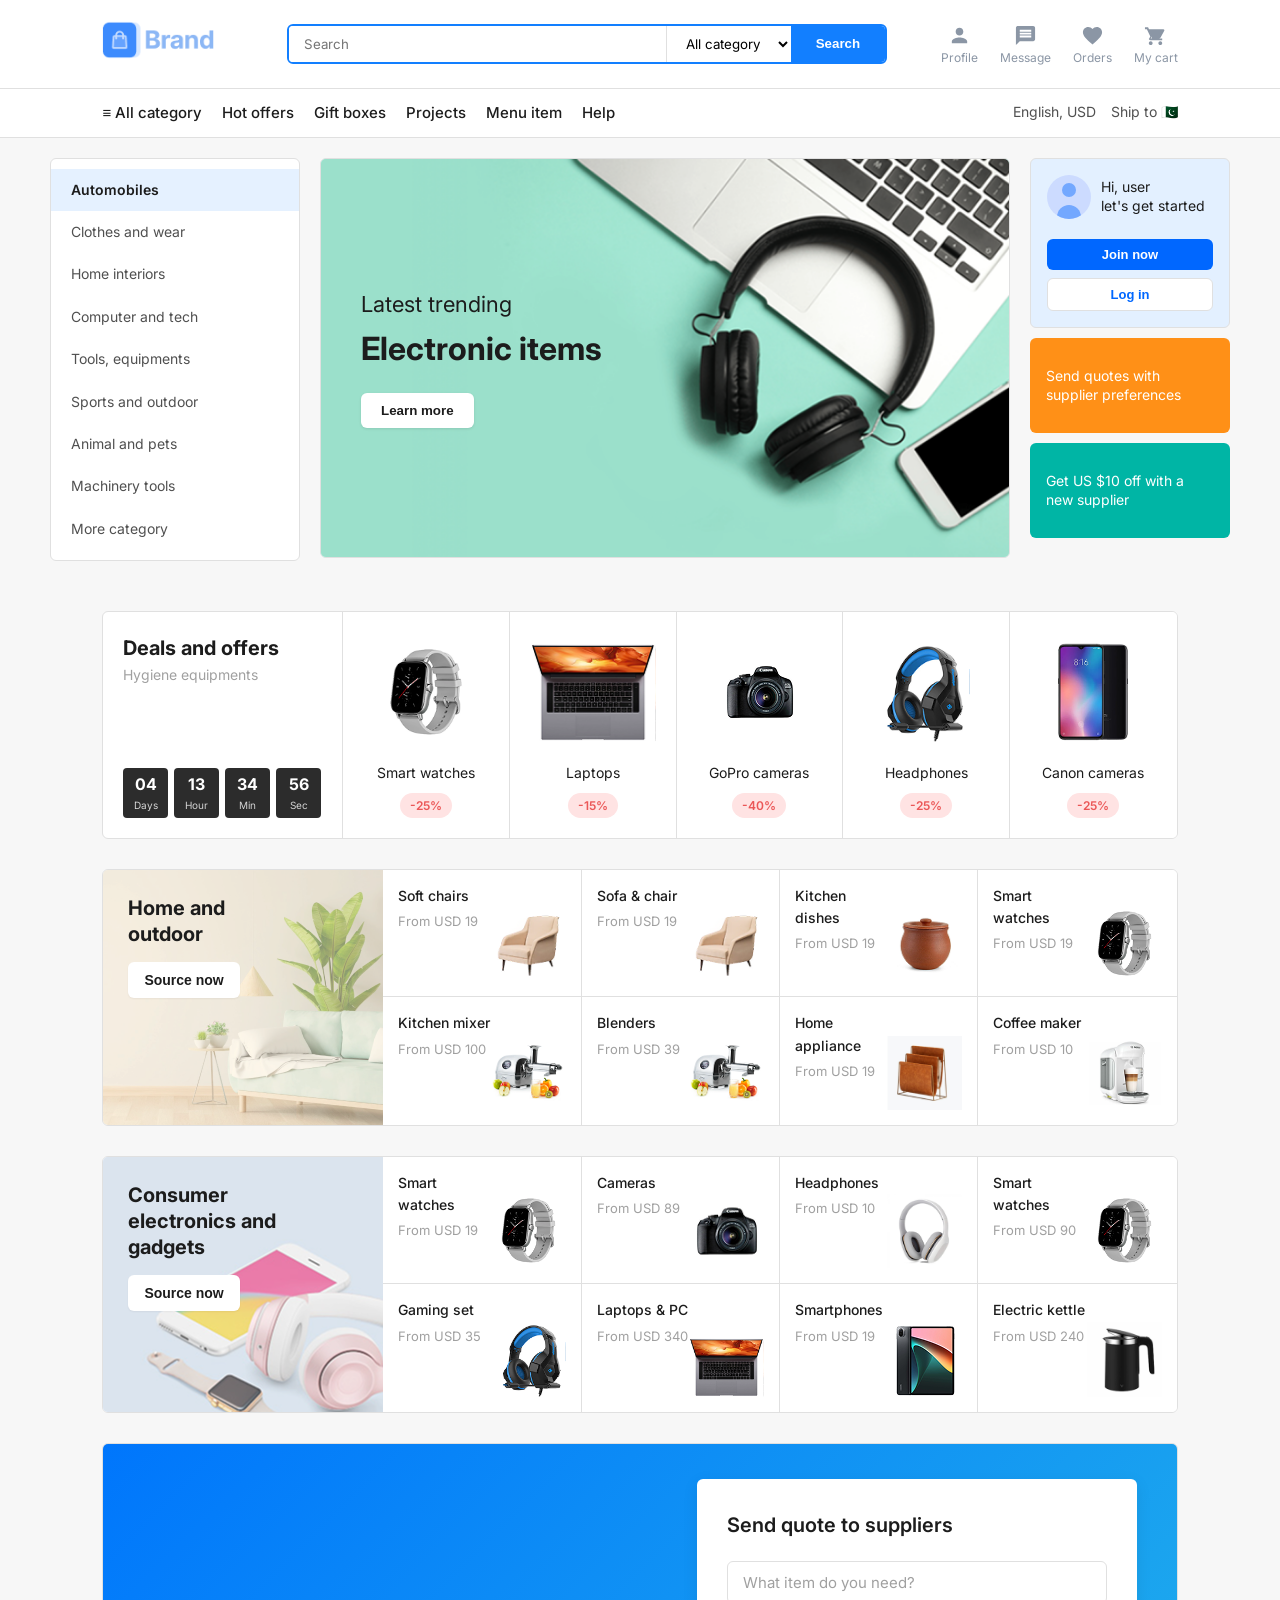
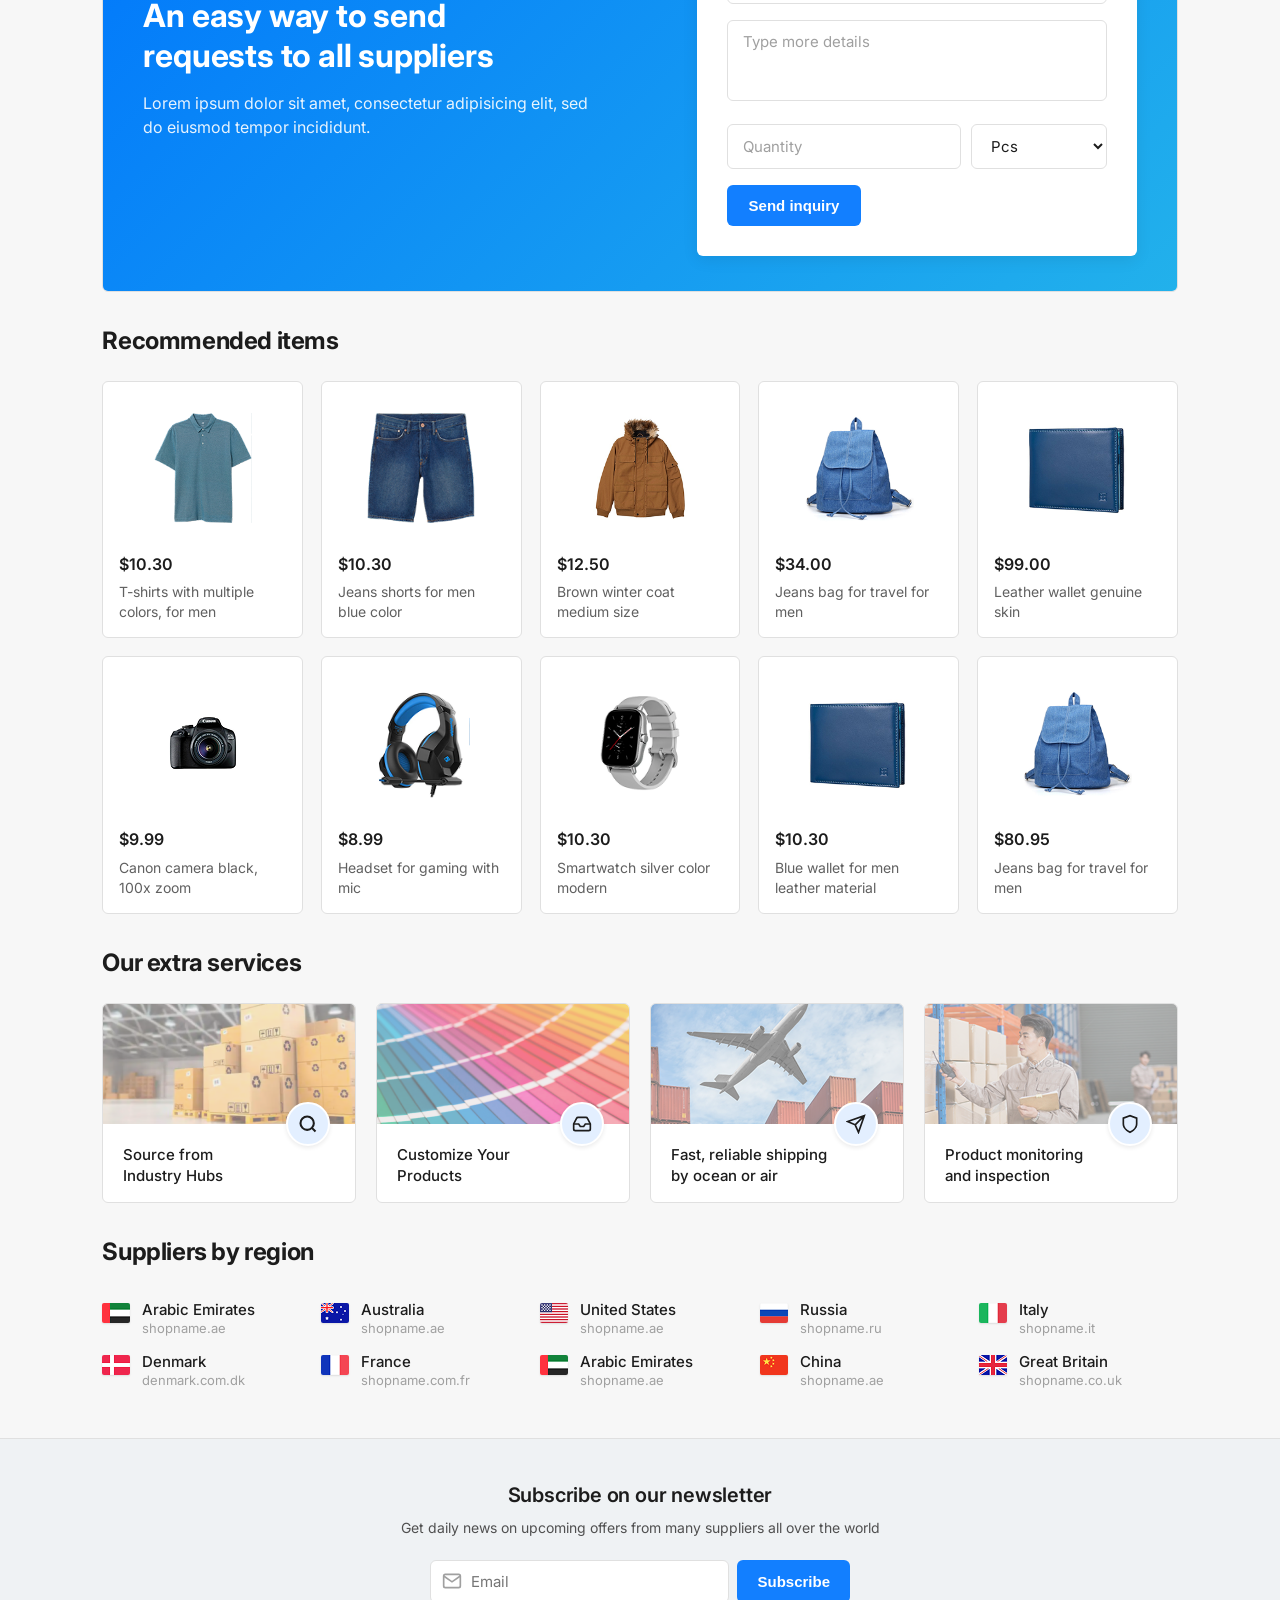
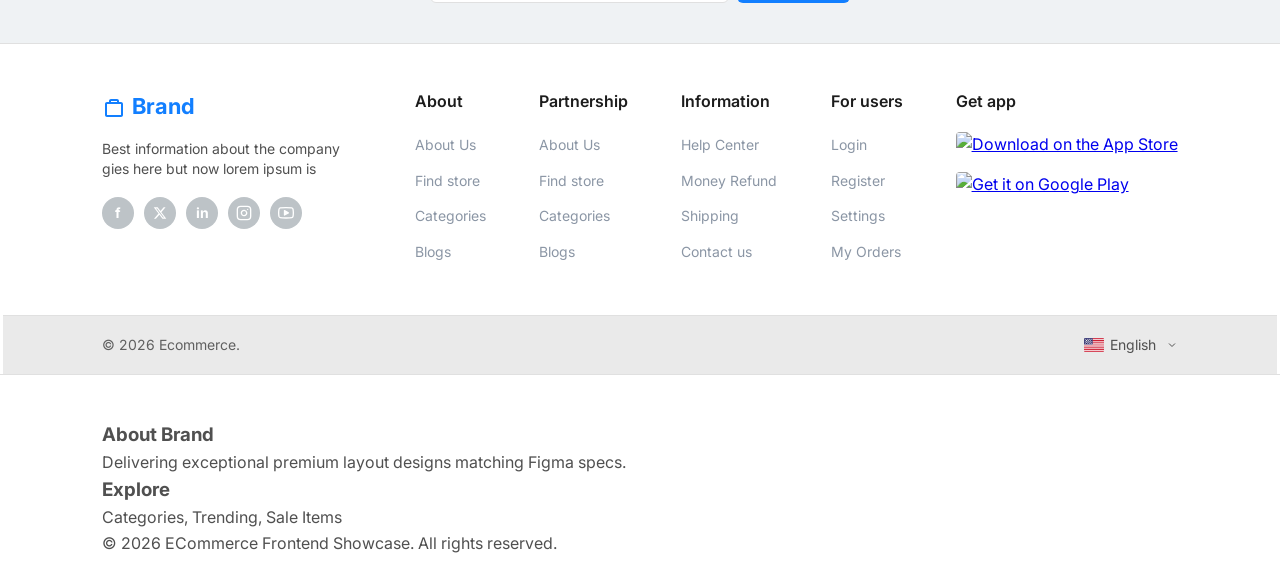
==== index.html @ a190d511 "Initial commit: Completed homepage layout and design" ====
<!DOCTYPE html>
<html lang="en">
<head>
    <meta charset="UTF-8">
    <meta name="viewport" content="width=device-width, initial-scale=1.0">
    <title>Home - ECommerce Store</title>
    <link rel="stylesheet" href="css/style.css">
</head>
<body>

    <header class="main-header">
        <div class="header-top">
            <div class="logo">
                <img src="assets/images/logo-colored.png" alt="Company Brand Logo">
            </div>
            <div class="search-wrapper">
                <input type="text" class="search-input" placeholder="Search">
                <select class="category-dropdown">
                    <option>All category</option>
                </select>
                <button class="search-btn">Search</button>
            </div>
            <nav class="nav-icons">
    <a href="#" class="icon-link">
        <svg width="20" height="20" viewBox="0 0 24 24" fill="currentColor" class="nav-svg-icon">
            <path d="M12 12c2.21 0 4-1.79 4-4s-1.79-4-4-4-4 1.79-4 4 1.79 4 4 4zm0 2c-2.67 0-8 1.34-8 4v2h16v-2c0-2.66-5.33-4-8-4z"/>
        </svg>
        <span>Profile</span>
    </a>
    <a href="#" class="icon-link">
        <svg width="20" height="20" viewBox="0 0 24 24" fill="currentColor" class="nav-svg-icon">
            <path d="M20 2H4c-1.1 0-1.99.9-1.99 2L2 22l4-4h14c1.1 0 2-.9 2-2V4c0-1.1-.9-2-2-2zm-2 12H6v-2h12v2zm0-3H6V9h12v2zm0-3H6V6h12v2z"/>
        </svg>
        <span>Message</span>
    </a>
    <a href="#" class="icon-link">
        <svg width="20" height="20" viewBox="0 0 24 24" fill="currentColor" class="nav-svg-icon">
            <path d="M12 21.35l-1.45-1.32C5.4 15.36 2 12.28 2 8.5 2 5.42 4.42 3 7.5 3c1.74 0 3.41.81 4.5 2.09C13.09 3.81 14.76 3 16.5 3 19.58 3 22 5.42 22 8.5c0 3.78-3.4 6.86-8.55 11.54L12 21.35z"/>
        </svg>
        <span>Orders</span>
    </a>
    <a href="#" class="icon-link">
        <svg width="20" height="20" viewBox="0 0 24 24" fill="currentColor" class="nav-svg-icon">
            <path d="M7 18c-1.1 0-1.99.9-1.99 2S5.9 22 7 22s2-.9 2-2-.9-2-2-2zm10 0c-1.1 0-1.99.9-1.99 2s.89 2 1.99 2 2-.9 2-2-.9-2-2-2zm-8.9-3h7.45c.75 0 1.41-.41 1.75-1.03l3.86-7.01c.39-.71-.12-1.56-.93-1.56H5.21l-.94-2H1v2h2l3.6 7.59-1.35 2.44C4.52 15.37 5.48 17 7 17h12v-2H7l1.1-2z"/>
        </svg>
        <span>My cart</span>
    </a>
</nav>
        </div>

        <div class="header-nav-bar">
            <div class="nav-left-links">
                <a href="#" class="nav-menu-link active-nav"><span class="menu-icon">≡</span> All category</a>
                <a href="#" class="nav-menu-link">Hot offers</a>
                <a href="#" class="nav-menu-link">Gift boxes</a>
                <a href="#" class="nav-menu-link">Projects</a>
                <a href="#" class="nav-menu-link">Menu item</a>
                <a href="#" class="nav-menu-link">Help</a>
            </div>
            <div class="nav-right-settings">
                <span class="setting-item">English, USD</span>
                <span class="setting-item">Ship to 🇵🇰</span>
            </div>
        </div>
    </header>

    <section class="section-main">
    <div class="container main-layout-grid">
        
        <aside class="sidebar-categories">
            <ul>
                <li class="active"><a href="#">Automobiles</a></li>
                <li><a href="#">Clothes and wear</a></li>
                <li><a href="#">Home interiors</a></li>
                <li><a href="#">Computer and tech</a></li>
                <li><a href="#">Tools, equipments</a></li>
                <li><a href="#">Sports and outdoor</a></li>
                <li><a href="#">Animal and pets</a></li>
                <li><a href="#">Machinery tools</a></li>
                <li><a href="#">More category</a></li>
            </ul>
        </aside>

        <div class="hero-main-banner">
            <div class="banner-text">
                <h3>Latest trending</h3>
                <h1>Electronic items</h1>
                <button class="banner-btn">Learn more</button>
            </div>
            <div class="banner-image-container">
                <img src="assets/images/Banner-board-800x420 2.png" alt="Featured Electronic Items">
            </div>
        </div>

        <aside class="hero-right-panel">
            <div class="user-card welcome-card">
                <div class="user-info">
                    <div class="avatar-placeholder"></div>
                    <p>Hi, user<br>let's get started</p>
                </div>
                <button class="btn-join">Join now</button>
                <button class="btn-login">Log in</button>
            </div>
            
            <div class="user-card promo-orange">
                <p>Send quotes with supplier preferences</p>
            </div>
            
            <div class="user-card promo-teal">
                <p>Get US $10 off with a new supplier</p>
            </div>
        </aside>

    </div>
</section>

        <section class="deals-section">
            <div class="deals-countdown-box">
                <div class="countdown-info">
                    <h2>Deals and offers</h2>
                    <p>Hygiene equipments</p>
                </div>
                <div class="timer-container">
                    <div class="timer-block"><span class="time-num">04</span><span class="time-label">Days</span></div>
                    <div class="timer-block"><span class="time-num">13</span><span class="time-label">Hour</span></div>
                    <div class="timer-block"><span class="time-num">34</span><span class="time-label">Min</span></div>
                    <div class="timer-block"><span class="time-num">56</span><span class="time-label">Sec</span></div>
                </div>
            </div>

            <div class="deals-products-grid">
                <div class="deal-card">
                    <div class="deal-img-wrapper">
                        <img src="assets/images/8.png" alt="Smart watches">
                    </div>
                    <h4>Smart watches</h4>
                    <span class="discount-badge">-25%</span>
                </div>
                <div class="deal-card">
                    <div class="deal-img-wrapper">
                        <img src="assets/images/image 34.png" alt="Laptops">
                    </div>
                    <h4>Laptops</h4>
                    <span class="discount-badge">-15%</span>
                </div>
                <div class="deal-card">
                    <div class="deal-img-wrapper">
                        <img src="assets/images/6.png" alt="GoPro camera">
                    </div>
                    <h4>GoPro cameras</h4>
                    <span class="discount-badge">-40%</span>
                </div>
                <div class="deal-card">
                    <div class="deal-img-wrapper">
                        <img src="assets/images/image 29.png" alt="Headphones">
                    </div>
                    <h4>Headphones</h4>
                    <span class="discount-badge">-25%</span>
                </div>
                <div class="deal-card">
                    <div class="deal-img-wrapper">
                        <img src="assets/images/image 23.png" alt="Canon cameras">
                    </div>
                    <h4>Canon cameras</h4>
                    <span class="discount-badge">-25%</span>
                </div>
            </div>
        </section>
<section class="category-group-block">
            <div class="group-banner-cover" style="background-image: url('assets/images/Group\ 969.png ');">
                <div class="cover-content">
                    <h2>Home and<br>outdoor</h2>
                    <button class="source-now-btn">Source now</button>
                </div>
            </div>

            <div class="group-items-grid">
                <div class="grid-product-card">
                    <div class="card-info">
                        <h4>Soft chairs</h4>
                        <span class="price-hint">From USD 19</span>
                    </div>
                    <img src="assets/images/1.png" alt="Soft chairs">
                </div>
                <div class="grid-product-card">
                    <div class="card-info">
                        <h4>Sofa & chair</h4>
                        <span class="price-hint">From USD 19</span>
                    </div>
                    <img src="assets/images/1.png" alt="Sofa & chair">
                </div>
                <div class="grid-product-card">
                    <div class="card-info">
                        <h4>Kitchen dishes</h4>
                        <span class="price-hint">From USD 19</span>
                    </div>
                    <img src="assets/images/3.png" alt="Kitchen dishes">
                </div>
                <div class="grid-product-card">
                    <div class="card-info">
                        <h4>Smart watches</h4>
                        <span class="price-hint">From USD 19</span>
                    </div>
                    <img src="assets/images/8.png" alt="Smart watches">
                </div>
                <div class="grid-product-card">
                    <div class="card-info">
                        <h4>Kitchen mixer</h4>
                        <span class="price-hint">From USD 100</span>
                    </div>
                    <img src="assets/images/9.png" alt="Kitchen mixer">
                </div>
                <div class="grid-product-card">
                    <div class="card-info">
                        <h4>Blenders</h4>
                        <span class="price-hint">From USD 39</span>
                    </div>
                    <img src="assets/images/9.png" alt="Blenders">
                </div>
                <div class="grid-product-card">
                    <div class="card-info">
                        <h4>Home appliance</h4>
                        <span class="price-hint">From USD 19</span>
                    </div>
                    <img src="assets/images/7.png" alt="Home appliance">
                </div>
                <div class="grid-product-card">
                    <div class="card-info">
                        <h4>Coffee maker</h4>
                        <span class="price-hint">From USD 10</span>
                    </div>
                    <img src="assets/images/8.1.png" alt="Coffee maker">
                </div>
            </div>
        </section>
        <section class="category-group-block">
            <div class="group-banner-cover electronics-banner"style="background-image: url('assets/images/image\ 98.png ');">
                <div class="cover-content">
                    <h2>Consumer<br>electronics and<br>gadgets</h2>
                    <button class="source-now-btn">Source now</button>
                </div>
            </div>

            <div class="group-items-grid">
                <div class="grid-product-card">
                    <div class="card-info">
                        <h4>Smart watches</h4>
                        <span class="price-hint">From USD 19</span>
                    </div>
                    <img src="assets/images/8.png" alt="Smart watches">
                </div>
                <div class="grid-product-card">
                    <div class="card-info">
                        <h4>Cameras</h4>
                        <span class="price-hint">From USD 89</span>
                    </div>
                    <img src="assets/images/6.png" alt="Cameras">
                </div>
                <div class="grid-product-card">
                    <div class="card-info">
                        <h4>Headphones</h4>
                        <span class="price-hint">From USD 10</span>
                    </div>
                    <img src="assets/images/image 86.png" alt="Headphones">
                </div>
                <div class="grid-product-card">
                    <div class="card-info">
                        <h4>Smart watches</h4>
                        <span class="price-hint">From USD 90</span>
                    </div>
                    <img src="assets/images/8.png" alt="Smart watches">
                </div>
                <div class="grid-product-card">
                    <div class="card-info">
                        <h4>Gaming set</h4>
                        <span class="price-hint">From USD 35</span>
                    </div>
                    <img src="assets/images/image 29.png" alt="Gaming set">
                </div>
                <div class="grid-product-card">
                    <div class="card-info">
                        <h4>Laptops & PC</h4>
                        <span class="price-hint">From USD 340</span>
                    </div>
                    <img src="assets/images/image 34.png" alt="Laptops & PC">
                </div>
                <div class="grid-product-card">
                    <div class="card-info">
                        <h4>Smartphones</h4>
                        <span class="price-hint">From USD 19</span>
                    </div>
                    <img src="assets/images/image 32.png" alt="Smartphones">
                </div>
                <div class="grid-product-card">
                    <div class="card-info">
                        <h4>Electric kettle</h4>
                        <span class="price-hint">From USD 240</span>
                    </div>
                    <img src="assets/images/image 85.png" alt="Electric kettle">
                </div>
            </div>
        </section>
        <section class="supplier-inquiry-section">
            <div class="inquiry-overlay-gradient">
                
                <div class="inquiry-text-pane">
                    <h2>An easy way to send<br>requests to all suppliers</h2>
                    <p>Lorem ipsum dolor sit amet, consectetur adipisicing elit, sed do eiusmod tempor incididunt.</p>
                </div>

                <div class="inquiry-form-card">
                    <h3>Send quote to suppliers</h3>
                    <form action="#" method="POST" class="inquiry-form-element">
                        
                        <div class="form-group-row">
                            <input type="text" class="form-text-input" placeholder="What item do you need?" required>
                        </div>

                        <div class="form-group-row">
                            <textarea class="form-textarea-input" placeholder="Type more details" rows="3"></textarea>
                        </div>

                        <div class="form-inline-fields">
                            <input type="number" class="form-text-input metric-qty" placeholder="Quantity" min="1">
                            <div class="select-dropdown-wrapper">
                                <select class="form-select-dropdown">
                                    <option value="pcs">Pcs</option>
                                    <option value="liters">Liters</option>
                                    <option value="kg">Kg</option>
                                </select>
                            </div>
                        </div>

                        <button type="submit" class="send-inquiry-btn">Send inquiry</button>
                    </form>
                </div>

            </div>
        </section>
        <section class="recommended-items-section">
            <h3 class="section-main-title">Recommended items</h3>
            
            <div class="recommend-products-container">
                <div class="recommend-item-card">
                    <div class="recommend-img-box">
                        <img src="assets/images/Bitmap.png" alt="T-shirts">
                    </div>
                    <span class="recommend-price">$10.30</span>
                    <p class="recommend-desc">T-shirts with multiple colors, for men</p>
                </div>

                <div class="recommend-item-card">
                    <div class="recommend-img-box">
                        <img src="assets/images/Bitmap (2).png" alt="Jeans shorts">
                    </div>
                    <span class="recommend-price">$10.30</span>
                    <p class="recommend-desc">Jeans shorts for men blue color</p>
                </div>

                <div class="recommend-item-card">
                    <div class="recommend-img-box">
                        <img src="assets/images/2 1.png" alt="Winter coat">
                    </div>
                    <span class="recommend-price">$12.50</span>
                    <p class="recommend-desc">Brown winter coat medium size</p>
                </div>

                <div class="recommend-item-card">
                    <div class="recommend-img-box">
                        <img src="assets/images/image 26.png" alt="Jeans bag">
                    </div>
                    <span class="recommend-price">$34.00</span>
                    <p class="recommend-desc">Jeans bag for travel for men</p>
                </div>

                <div class="recommend-item-card">
                    <div class="recommend-img-box">
                        <img src="assets/images/image 24.png" alt="Leather wallet">
                    </div>
                    <span class="recommend-price">$99.00</span>
                    <p class="recommend-desc">Leather wallet genuine skin</p>
                </div>

                <div class="recommend-item-card">
                    <div class="recommend-img-box">
                        <img src="assets/images/6.png" alt="Canon camera">
                    </div>
                    <span class="recommend-price">$9.99</span>
                    <p class="recommend-desc">Canon camera black, 100x zoom</p>
                </div>

                <div class="recommend-item-card">
                    <div class="recommend-img-box">
                        <img src="assets/images/image 29.png" alt="Headset">
                    </div>
                    <span class="recommend-price">$8.99</span>
                    <p class="recommend-desc">Headset for gaming with mic</p>
                </div>

                <div class="recommend-item-card">
                    <div class="recommend-img-box">
                        <img src="assets/images/8.png" alt="Smartwatch">
                    </div>
                    <span class="recommend-price">$10.30</span>
                    <p class="recommend-desc">Smartwatch silver color modern</p>
                </div>

                <div class="recommend-item-card">
                    <div class="recommend-img-box">
                        <img src="assets/images/image 24.png" alt="Blue wallet">
                    </div>
                    <span class="recommend-price">$10.30</span>
                    <p class="recommend-desc">Blue wallet for men leather material</p>
                </div>

                <div class="recommend-item-card">
                    <div class="recommend-img-box">
                        <img src="assets/images/image 26.png" alt="Jeans bag">
                    </div>
                    <span class="recommend-price">$80.95</span>
                    <p class="recommend-desc">Jeans bag for travel for men</p>
                </div>
            </div>
        </section>
        <section class="extra-services-section">
            <h3 class="section-main-title">Our extra services</h3>
            
            <div class="services-grid-container">
                <div class="service-item-card">
                    <div class="service-image-cover" style="background-image: url('assets/images/Mask\ group.png');">
                        <div class="service-icon-badge">
                            <svg width="20" height="20" viewBox="0 0 24 24" fill="none" stroke="#1c1c1c" stroke-width="2.5"><circle cx="11" cy="11" r="8"></circle><line x1="21" y1="21" x2="16.65" y2="16.65"></line></svg>
                        </div>
                    </div>
                    <div class="service-body-text">
                        <p>Source from<br>Industry Hubs</p>
                    </div>
                </div>

                <div class="service-item-card">
                    <div class="service-image-cover" style="background-image: url('assets/images/Mask\ group\ \(1\).png');">
                        <div class="service-icon-badge">
                            <svg width="20" height="20" viewBox="0 0 24 24" fill="none" stroke="#1c1c1c" stroke-width="2"><polyline points="22 12 16 12 14 15 10 15 8 12 2 12"></polyline><path d="M5.45 5.11L2 12v6a2 2 0 0 0 2 2h16a2 2 0 0 0 2-2v-6l-3.45-6.89A2 2 0 0 0 16.76 4H7.24a2 2 0 0 0-1.79 1.11z"></path></svg>
                        </div>
                    </div>
                    <div class="service-body-text">
                        <p>Customize Your<br>Products</p>
                    </div>
                </div>

                <div class="service-item-card">
                    <div class="service-image-cover" style="background-image: url('assets/images/image\ 106.png');">
                        <div class="service-icon-badge">
                            <svg width="20" height="20" viewBox="0 0 24 24" fill="none" stroke="#1c1c1c" stroke-width="2"><path d="M22 2L11 13M22 2l-7 20-4-9-9-4 20-7z"></path></svg>
                        </div>
                    </div>
                    <div class="service-body-text">
                        <p>Fast, reliable shipping<br>by ocean or air</p>
                    </div>
                </div>

                <div class="service-item-card">
                    <div class="service-image-cover" style="background-image: url('assets/images/image\ 107.png');">
                        <div class="service-icon-badge">
                            <svg width="20" height="20" viewBox="0 0 24 24" fill="none" stroke="#1c1c1c" stroke-width="2"><path d="M12 22s8-4 8-10V5l-8-3-8 3v7c0 6 8 10 8 10z"></path></svg>
                        </div>
                    </div>
                    <div class="service-body-text">
                        <p>Product monitoring<br>and inspection</p>
                    </div>
                </div>
            </div>
        </section>
        <section class="suppliers-region-section">
            <h3 class="section-main-title">Suppliers by region</h3>
            
            <div class="region-grid-container">
                <div class="region-item">
                    <img src="assets/images/AE@2x.png" alt="Arabic Emirates" class="flag-icon">
                    <div class="region-info">
                        <span class="country-name">Arabic Emirates</span>
                        <span class="domain-name">shopname.ae</span>
                    </div>
                </div>

                <div class="region-item">
                    <img src="assets/images/icon.png" alt="Australia" class="flag-icon">
                    <div class="region-info">
                        <span class="country-name">Australia</span>
                        <span class="domain-name">shopname.ae</span>
                    </div>
                </div>

                <div class="region-item">
                    <img src="assets/images/US@2x.png" alt="United States" class="flag-icon">
                    <div class="region-info">
                        <span class="country-name">United States</span>
                        <span class="domain-name">shopname.ae</span>
                    </div>
                </div>

                <div class="region-item">
                    <img src="assets/images/RU@2x.png" alt="Russia" class="flag-icon">
                    <div class="region-info">
                        <span class="country-name">Russia</span>
                        <span class="domain-name">shopname.ru</span>
                    </div>
                </div>

                <div class="region-item">
                    <img src="assets/images/IT@2x.png" alt="Italy" class="flag-icon">
                    <div class="region-info">
                        <span class="country-name">Italy</span>
                        <span class="domain-name">shopname.it</span>
                    </div>
                </div>

                <div class="region-item">
                    <img src="assets/images/DK@2x.png" alt="Denmark" class="flag-icon">
                    <div class="region-info">
                        <span class="country-name">Denmark</span>
                        <span class="domain-name">denmark.com.dk</span>
                    </div>
                </div>

                <div class="region-item">
                    <img src="assets/images/FR@2x.png" alt="France" class="flag-icon">
                    <div class="region-info">
                        <span class="country-name">France</span>
                        <span class="domain-name">shopname.com.fr</span>
                    </div>
                </div>

                <div class="region-item">
                    <img src="assets/images/AE@2x.png" alt="Arabic Emirates" class="flag-icon">
                    <div class="region-info">
                        <span class="country-name">Arabic Emirates</span>
                        <span class="domain-name">shopname.ae</span>
                    </div>
                </div>

                <div class="region-item">
                    <img src="assets/images/CN@2x.png" alt="China" class="flag-icon">
                    <div class="region-info">
                        <span class="country-name">China</span>
                        <span class="domain-name">shopname.ae</span>
                    </div>
                </div>

                <div class="region-item">
                    <img src="assets/images/GB@2x.png" alt="Great Britain" class="flag-icon">
                    <div class="region-info">
                        <span class="country-name">Great Britain</span>
                        <span class="domain-name">shopname.co.uk</span>
                    </div>
                </div>
            </div>
        </section>
        <section class="newsletter-subscribe-bar">
            <div class="newsletter-content">
                <h3>Subscribe on our newsletter</h3>
                <p>Get daily news on upcoming offers from many suppliers all over the world</p>
                
                <form action="#" method="POST" class="subscribe-form-box">
                    <div class="input-icon-wrapper">
                        <svg width="20" height="20" viewBox="0 0 24 24" fill="none" stroke="#a0a0a0" stroke-width="2"><path d="M4 4h16c1.1 0 2 .9 2 2v12c0 1.1-.9 2-2 2H4c-1.1 0-2-.9-2-2V6c0-1.1.9-2 2-2z"></path><polyline points="22,6 12,13 2,6"></polyline></svg>
                        <input type="email" class="subscribe-email-field" placeholder="Email" required>
                    </div>
                    <button type="submit" class="subscribe-action-btn">Subscribe</button>
                </form>
            </div>
        </section>

    </main>

    <footer class="main-footer">
        <div class="footer-top-container">
            
            <div class="footer-brand-col">
                <div class="footer-logo">
                    <img src="assets/images/logo-blue.png" alt="Brand Logo" onerror="this.style.display='none'">
                    <span class="logo-text-fallback"><svg width="24" height="24" viewBox="0 0 24 24" fill="#127fff" style="vertical-align:middle; margin-right:6px;"><path d="M19 6h-2V5c0-1.1-.9-2-2-2H9c-1.1 0-2 .9-2 2v1h-2c-1.1 0-2 .9-2 2v11c0 1.1.9 2 2 2h14c1.1 0 2-.9 2-2V8c0-1.1-.9-2-2-2zm-10-1h6v1H9V5zm10 14H5V8h14v11z"/></svg>Brand</span>
                </div>
                <p class="brand-info-summary">Best information about the company gies here but now lorem ipsum is</p>
                <div class="social-links-row">
    <a href="#" class="social-icon" aria-label="Facebook"><span>f</span></a>
    
    <a href="#" class="social-icon" aria-label="Twitter">
        <svg width="14" height="14" viewBox="0 0 24 24" fill="#ffffff">
            <path d="M18.244 2.25h3.308l-7.227 8.26 8.502 11.24H16.17l-5.214-6.817L4.99 21.75H1.68l7.73-8.835L1.254 2.25H8.08l4.713 6.231zm-1.161 17.52h1.833L7.084 4.126H5.117z"/>
        </svg>
    </a>
    
    <a href="#" class="social-icon" aria-label="LinkedIn"><span>in</span></a>
    
    <a href="#" class="social-icon" aria-label="Instagram">
        <svg width="16" height="16" viewBox="0 0 24 24" fill="none" stroke="#ffffff" stroke-width="2" stroke-linecap="round" stroke-linejoin="round">
            <rect x="2" y="2" width="20" height="20" rx="5" ry="5"></rect>
            <path d="M16 11.37A4 4 0 1 1 12.63 8 4 4 0 0 1 16 11.37z"></path>
            <line x1="17.5" y1="6.5" x2="17.51" y2="6.5"></line>
        </svg>
    </a>
    
    <a href="#" class="social-icon" aria-label="YouTube">
        <svg width="16" height="16" viewBox="0 0 24 24" fill="none" stroke="#ffffff" stroke-width="2" stroke-linecap="round" stroke-linejoin="round">
            <path d="M22.54 6.42a2.78 2.78 0 0 0-1.94-2C18.88 4 12 4 12 4s-6.88 0-8.6.46a2.78 2.78 0 0 0-1.94 2A29 29 0 0 0 1 11.75a29 29 0 0 0 .46 5.33A2.78 2.78 0 0 0 3.4 19c1.72.46 8.6.46 8.6.46s6.88 0 8.6-.46a2.78 2.78 0 0 0 1.94-2 29 29 0 0 0 .46-5.25 29 29 0 0 0-.46-5.33z"></path>
            <polygon points="9.75 15.02 15.5 11.75 9.75 8.48 9.75 15.02" fill="#ffffff"></polygon>
        </svg>
    </a>
</div>
            </div>

            <div class="footer-links-col">
                <h4>About</h4>
                <ul>
                    <li><a href="#">About Us</a></li>
                    <li><a href="#">Find store</a></li>
                    <li><a href="#">Categories</a></li>
                    <li><a href="#">Blogs</a></li>
                </ul>
            </div>

            <div class="footer-links-col">
                <h4>Partnership</h4>
                <ul>
                    <li><a href="#">About Us</a></li>
                    <li><a href="#">Find store</a></li>
                    <li><a href="#">Categories</a></li>
                    <li><a href="#">Blogs</a></li>
                </ul>
            </div>

            <div class="footer-links-col">
                <h4>Information</h4>
                <ul>
                    <li><a href="#">Help Center</a></li>
                    <li><a href="#">Money Refund</a></li>
                    <li><a href="#">Shipping</a></li>
                    <li><a href="#">Contact us</a></li>
                </ul>
            </div>

            <div class="footer-links-col">
                <h4>For users</h4>
                <ul>
                    <li><a href="#">Login</a></li>
                    <li><a href="#">Register</a></li>
                    <li><a href="#">Settings</a></li>
                    <li><a href="#">My Orders</a></li>
                </ul>
            </div>

            <div class="footer-apps-col">
                <h4>Get app</h4>
                <div class="app-buttons-stack">
                    <a href="#" class="store-badge-link">
                        <img src="https://upload.wikimedia.org/wikipedia/commons/3/3c/Download_on_the_App_Store_Badge.svg" alt="Download on the App Store" class="store-svg-img">
                    </a>
                    <a href="#" class="store-badge-link">
                        <img src="https://upload.wikimedia.org/wikipedia/commons/7/78/Google_Play_Store_badge_EN.svg" alt="Get it on Google Play" class="store-svg-img">
                    </a>
                
                </div>
            </div>

        </div>

        <div class="footer-bottom-bar">
            <p class="copyright-text">© 2026 Ecommerce.</p>
            <div class="footer-language-selector">
                <img src="assets/images/US@2x.png" alt="US Flag" class="mini-lang-flag">
                <span>English</span>
                <svg width="12" height="12" viewBox="0 0 24 24" fill="none" stroke="#505050" stroke-width="2" style="margin-left:4px;"><polyline points="6 9 12 15 18 9"></polyline></svg>
            </div>
        </div>
    </footer>
    </main>

    <footer class="main-footer">
        <div class="footer-container">
            <div class="footer-col">
                <h3>About Brand</h3>
                <p>Delivering exceptional premium layout designs matching Figma specs.</p>
            </div>
            <div class="footer-col">
                <h3>Explore</h3>
                <p>Categories, Trending, Sale Items</p>
            </div>
        </div>
        <div class="footer-bottom">
            <p>&copy; 2026 ECommerce Frontend Showcase. All rights reserved.</p>
        </div>
    </footer>

</body>
</html>
---- css/style.css ----
/* ==========================================================================
   1. DESIGN SYSTEM VARIABLES & RESET
   ========================================================================== */
@import url('https://fonts.googleapis.com/css2?family=Inter:wght@400;500;600;700&display=swap');

:root {
    --primary-color: #1c1c1c;       
    --accent-color: #127fff;        
    --accent-light: #e3efff;       
    --background-color: #f7f7f7;    
    --border-color: #e0e0e0;        
    --text-color: #505050;          
    --font-main: 'Inter', sans-serif; 
}

* {
    margin: 0;
    padding: 0;
    box-shadow: none;
    box-sizing: border-box;
}

body {
    font-family: var(--font-main);
    color: var(--text-color);
    background-color: #f7f7f7;
    line-height: 1.6;
}

/* ==========================================================================
   2. MAIN HEADER & SUB-NAV STATE
   ========================================================================== */
.main-header {
    background-color: #ffffff;
    border-bottom: 1px solid var(--border-color);
    width: 100%;
}

.header-top {
    display: flex;
    justify-content: space-between;
    align-items: center;
    padding: 20px 8%;
}

.logo img {
    height: 40px; 
    object-fit: contain;
}

.search-wrapper {
    display: flex;
    width: 100%;
    max-width: 600px;
    border: 2px solid var(--accent-color);
    border-radius: 6px;
    overflow: hidden;
}

.search-input {
    flex: 1;
    padding: 10px 15px;
    border: none;
    outline: none;
    font-family: var(--font-main);
}

.category-dropdown {
    border: none;
    border-left: 1px solid var(--border-color);
    padding: 0 15px;
    outline: none;
    background: #fff;
    font-family: var(--font-main);
}

.search-btn {
    background-color: var(--accent-color);
    color: white;
    border: none;
    padding: 0 25px;
    font-weight: 600;
    cursor: pointer;
}


.nav-icons {
    display: flex;
    gap: 22px;
    align-items: center;
}

.nav-icons a {
    display: flex;
    flex-direction: column;
    align-items: center;
    text-decoration: none;
    gap: 3px;
    color: #8b96a5;
    text-align: center;
}

.nav-icons svg {
    width: 23px;
    height: 23px;
    color: #8b96a5;
    display: block;
}

.nav-icons span {
    font-size: 12px;
    font-weight: 400;
    line-height: 1;
    margin-top: 2px;
}

.nav-icons a:hover,
.nav-icons a:hover svg {
    color: var(--accent-color);
}

/* Secondary Sub-Navigation Sub-Bar Style */
.header-nav-bar {
    display: flex;
    justify-content: space-between;
    padding: 12px 8%;
    border-top: 1px solid var(--border-color);
    background-color: #ffffff;
}

.nav-left-links {
    display: flex;
    gap: 20px;
}

.nav-menu-link {
    text-decoration: none;
    color: var(--primary-color);
    font-size: 15px;
    font-weight: 500;
}

.nav-right-settings {
    display: flex;
    gap: 15px;
    color: var(--text-color);
    font-size: 14px;
}

/* Base Grid Setup */
.section-main {
    padding: 20px 0;
    background-color: #f7f7f7;
}

.main-layout-grid {
    display: flex;
    gap: 20px;
    max-width: 1180px;
    margin: 0 auto;
}

/* 1. Left Sidebar Styling */
.sidebar-categories {
    width: 250px;
    background: #ffffff;
    border: 1px solid #e0e0e0;
    border-radius: 6px;
    padding: 10px 0;
}

.sidebar-categories ul {
    list-style: none;
    padding: 0;
    margin: 0;
}

.sidebar-categories li a {
    display: block;
    padding: 10px 20px;
    color: #505050;
    text-decoration: none;
    font-size: 14px;
}

.sidebar-categories li.active {
    background-color: #e5f1ff;
}

.sidebar-categories li.active a {
    color: #1c1c1c;
    font-weight: 600;
}

.sidebar-categories li a:hover {
    background-color: #f5f5f5;
}

/* 2. Center Banner Styling */
.hero-main-banner {
    flex: 1;
    background-color: #b3f5e6; 
    border-radius: 6px;
    border: 1px solid #e0e0e0;
    display: flex;
    align-items: center;
    justify-content: space-between; 
    padding-left: 40px;
    height: 400px; 
    box-sizing: border-box;
    overflow: hidden; 
}

.banner-text {
    max-width: 45%;
    z-index: 2;
}

.banner-text h3 {
    font-size: 22px;
    font-weight: 400;
    color: #1c1c1c;
    margin: 0 0 8px 0;
}

.banner-text h1 {
    font-size: 32px;
    font-weight: 700;
    color: #1c1c1c;
    line-height: 1.2;
    margin: 0 0 24px 0;
}

.banner-btn {
    background: #ffffff;
    color: #1c1c1c;
    border: none;
    padding: 10px 20px;
    border-radius: 6px;
    font-weight: 600;
    cursor: pointer;
    box-shadow: 0px 1px 3px rgba(0,0,0,0.1);
}

.banner-image-container {
    height: 100%;
    width: 55%;
    display: flex;
    justify-content: flex-end;
    align-items: flex-end;
}

.banner-image-container img {
    height: 100%;
    width: auto;
    object-fit: contain;
    object-position: right bottom;
}

/* 3. Right Side Panel Styling */
.hero-right-panel {
    width: 200px;
    display: flex;
    flex-direction: column;
    gap: 10px;
}

.user-card {
    background: #ffffff;
    border-radius: 6px;
    padding: 16px;
    box-sizing: border-box;
    font-size: 14px;
}

/* Welcome User Box */
.welcome-card {
    background-color: #e3f0ff;
    border: 1px solid #e0e0e0;
}

.user-info {
    display: flex;
    align-items: center;
    gap: 10px;
    margin-bottom: 12px;
}

.user-info {
    display: flex;
    align-items: center;
    gap: 10px;
    margin-bottom: 12px;
}

.avatar-placeholder {
    width: 44px;
    height: 44px;
    background-color: #ccdbff; /* The light blue circle background */
    border-radius: 50%;
    position: relative;
    overflow: hidden; /* This is crucial: it clips the icon inside the circle */
    flex-shrink: 0;
}

/* Head of the person icon */
.avatar-placeholder::before {
    content: "";
    position: absolute;
    width: 14px;
    height: 14px;
    background-color: #73a8ff; /* Darker blue for the icon itself */
    border-radius: 50%;
    top: 8px;
    left: 50%;
    transform: translateX(-50%);
}

/* Shoulders/Body of the person icon */
.avatar-placeholder::after {
    content: "";
    position: absolute;
    width: 24px;
    height: 16px;
    background-color: #73a8ff; /* Matches the head color */
    border-radius: 12px 12px 0 0;
    bottom: -2px;
    left: 50%;
    transform: translateX(-50%);
}

.welcome-card p {
    margin: 0;
    color: #1c1c1c;
    line-height: 1.3;
}

.welcome-card button {
    width: 100%;
    padding: 8px 0;
    border-radius: 6px;
    font-weight: 600;
    cursor: pointer;
    margin-top: 8px;
    font-size: 13px;
}

.btn-join {
    background-color: #0067ff;
    color: #ffffff;
    border: none;
}

.btn-login {
    background-color: #ffffff;
    color: #0067ff;
    border: 1px solid #e0e0e0;
}

/* Promo Panels */
.promo-orange {
    background-color: #ff9017;
    color: #ffffff;
    height: 95px;
    display: flex;
    align-items: center;
}

.promo-teal {
    background-color: #00b5a5;
    color: #ffffff;
    height: 95px;
    display: flex;
    align-items: center;
}

.promo-orange p, .promo-teal p {
    margin: 0;
    line-height: 1.4;
}
/* ==========================================================================
   4. DEALS AND OFFERS GRID
   ========================================================================== */
.deals-section {
    display: flex;
    margin: 30px 8% 0 8%;
    border: 1px solid var(--border-color);
    border-radius: 6px;
    background-color: #ffffff;
    overflow: hidden;
}

.deals-countdown-box {
    width: 240px;
    padding: 20px;
    border-right: 1px solid var(--border-color);
    display: flex;
    flex-direction: column;
    justify-content: space-between;
}

.countdown-info h2 {
    font-size: 20px;
    font-weight: 700;
    color: var(--primary-color);
}

.countdown-info p {
    font-size: 14px;
    color: #a0a0a0;
}

.timer-container {
    display: flex;
    gap: 6px;
}

.timer-block {
    background-color: #2c2c2c;
    color: #ffffff;
    border-radius: 4px;
    width: 45px;
    height: 50px;
    display: flex;
    flex-direction: column;
    align-items: center;
    justify-content: center;
}

.time-num { font-size: 16px; font-weight: 700; }
.time-label { font-size: 10px; opacity: 0.8; }

.deals-products-grid {
    flex: 1;
    display: grid;
    grid-template-columns: repeat(5, 1fr);
}

.deal-card {
    padding: 20px;
    border-right: 1px solid var(--border-color);
    display: flex;
    flex-direction: column;
    align-items: center;
    text-align: center;
    background-color: #ffffff;
}

.deal-card:last-child { border-right: none; }

.deal-img-wrapper {
    height: 120px;
    display: flex;
    align-items: center;
    justify-content: center;
    margin-bottom: 10px;
}

.deal-img-wrapper img {
    max-height: 100px;
    max-width: 100%;
    object-fit: contain;
}

.deal-card h4 {
    font-size: 14px;
    font-weight: 400;
    color: var(--primary-color);
    margin-bottom: 8px;
}

.discount-badge {
    background-color: #ffe3e3;
    color: #eb5757;
    font-size: 12px;
    font-weight: 600;
    padding: 3px 10px;
    border-radius: 20px;
}

/* ==========================================================================
   5. CATEGORY BLOCK GROUPS (Home and Outdoor)
   ========================================================================== */
.category-group-block {
    display: flex;
    margin: 30px 8% 0 8%;
    border: 1px solid var(--border-color);
    border-radius: 6px;
    background-color: #ffffff;
    overflow: hidden;
    min-height: 257px; 
}

.group-banner-cover {
    width: 280px;
    background-size: cover;
    background-position: center;
    background-repeat: no-repeat;
    padding: 25px;
    position: relative;
    display: flex;
    flex-direction: column;
    justify-content: flex-start;
}

.cover-content h2 {
    font-size: 20px;
    font-weight: 700;
    color: var(--primary-color);
    line-height: 1.3;
    margin-bottom: 15px;
}

.source-now-btn {
    background-color: #ffffff;
    color: var(--primary-color);
    border: none;
    padding: 10px 16px;
    font-size: 14px;
    font-weight: 600;
    border-radius: 6px;
    cursor: pointer;
    box-shadow: 0px 1px 2px rgba(0, 0, 0, 0.05);
    transition: background 0.2s;
}

.source-now-btn:hover {
    background-color: #f0f0f0;
}

.group-items-grid {
    flex: 1;
    display: grid;
    grid-template-columns: repeat(4, 1fr);
    grid-template-rows: repeat(2, 1fr);
}

.grid-product-card {
    background-color: #ffffff;
    border-right: 1px solid var(--border-color);
    border-bottom: 1px solid var(--border-color);
    padding: 15px;
    display: flex;
    justify-content: space-between;
    align-items: flex-start;
    position: relative;
    box-sizing: border-box;
}

.group-items-grid .grid-product-card:nth-child(4n) {
    border-right: none;
}

.group-items-grid .grid-product-card:nth-child(n+5) {
    border-bottom: none;
}

.card-info {
    display: flex;
    flex-direction: column;
    gap: 4px;
    max-width: 60%;
}

.card-info h4 {
    font-size: 14px;
    font-weight: 500;
    color: var(--primary-color);
}

.price-hint {
    font-size: 13px;
    color: #a0a0a0;
}

.grid-product-card img {
    max-width: 75px;
    max-height: 75px;
    object-fit: contain;
    align-self: flex-end;
    margin-left: auto;
}

.electronics-banner {
    background-image: url('assets/images/image\ 91.png'); 
    background-color: #e5f1ff; 
}

/* ==========================================================================
   6. SUPPLIER INQUIRY FORM COMPONENT
   ========================================================================== */
.supplier-inquiry-section {
    margin: 30px 8% 0 8%;
    border-radius: 6px;
    overflow: hidden;
    border: 1px solid var(--border-color);
}

.inquiry-overlay-gradient {
    display: flex;
    justify-content: space-between;
    align-items: center;
    padding: 35px 40px;
    background: linear-gradient(135deg, #0076fc 0%, #22b1eb 100%); 
    background-size: cover;
    min-height: 420px; 
    gap: 30px;
}

.inquiry-text-pane {
    max-width: 460px;
    color: #ffffff;
}

.inquiry-text-pane h2 {
    font-size: 32px;
    font-weight: 700;
    line-height: 1.25;
    margin-bottom: 15px;
    letter-spacing: -0.2px;
}

.inquiry-text-pane p {
    font-size: 16px;
    opacity: 0.9;
    font-weight: 400;
    line-height: 1.5;
}

.inquiry-form-card {
    background-color: #ffffff;
    width: 100%;
    max-width: 440px;
    padding: 30px;
    border-radius: 6px;
    box-shadow: 0px 4px 16px rgba(0, 0, 0, 0.08);
}

.inquiry-form-card h3 {
    font-size: 20px;
    font-weight: 600;
    color: var(--primary-color);
    margin-bottom: 20px;
}

.inquiry-form-element {
    display: flex;
    flex-direction: column;
    gap: 16px;
}

.form-group-row {
    width: 100%;
}

.form-text-input,
.form-textarea-input,
.form-select-dropdown {
    width: 100%;
    padding: 11px 15px;
    border: 1px solid var(--border-color);
    border-radius: 6px;
    font-family: var(--font-main);
    font-size: 15px;
    color: var(--primary-color);
    outline: none;
    background-color: #ffffff;
    transition: border-color 0.15s ease;
}

.form-text-input::placeholder,
.form-textarea-input::placeholder {
    color: #a0a0a0;
}

.form-text-input:focus,
.form-textarea-input:focus,
.form-select-dropdown:focus {
    border-color: var(--accent-color);
}

.form-textarea-input {
    resize: none;
}

.form-inline-fields {
    display: flex;
    gap: 10px;
}

.metric-qty {
    flex: 1.5;
}

.select-dropdown-wrapper {
    flex: 1;
    position: relative;
}

.send-inquiry-btn {
    background-color: #127fff; 
    color: #ffffff;
    font-size: 15px;
    font-weight: 600;
    border: none;
    padding: 12px 22px;
    border-radius: 6px;
    cursor: pointer;
    align-self: flex-start;
    transition: background-color 0.2s ease;
}

.send-inquiry-btn:hover {
    background-color: #0066d6;
}

/* ==========================================================================
   7. RECOMMENDED ITEMS GRID STYLING
   ========================================================================== */
.recommended-items-section {
    margin: 30px 8% 0 8%;
}

.section-main-title {
    font-size: 24px;
    font-weight: 700;
    color: var(--primary-color);
    margin-bottom: 20px;
    letter-spacing: -0.4px;
}

.recommend-products-container {
    display: grid;
    grid-template-columns: repeat(5, 1fr); 
    gap: 18px;
}

.recommend-item-card {
    background-color: #ffffff;
    border: 1px solid var(--border-color);
    border-radius: 6px;
    padding: 16px;
    display: flex;
    flex-direction: column;
    box-sizing: border-box;
    transition: transform 0.2s ease, box-shadow 0.2s ease;
}

.recommend-item-card:hover {
    transform: translateY(-2px);
    box-shadow: 0 4px 12px rgba(0, 0, 0, 0.05);
}

.recommend-img-box {
    width: 100%;
    height: 140px;
    display: flex;
    justify-content: center;
    align-items: center;
    margin-bottom: 14px;
}

.recommend-img-box img {
    max-width: 110px;
    max-height: 110px;
    object-fit: contain;
}

.recommend-price {
    font-size: 16px;
    font-weight: 600;
    color: var(--primary-color);
    margin-bottom: 5px;
}

.recommend-desc {
    font-size: 14px;
    color: #606060;
    line-height: 1.4;
    word-break: break-word;
}

/* ==========================================================================
   8. EXTRA SERVICES LAYOUT
   ========================================================================== */
.extra-services-section {
    margin: 30px 8% 0 8%;
}

.services-grid-container {
    display: grid;
    grid-template-columns: repeat(4, 1fr); 
    gap: 20px;
}

.service-item-card {
    background-color: #ffffff;
    border: 1px solid var(--border-color);
    border-radius: 6px;
    overflow: hidden;
    display: flex;
    flex-direction: column;
    min-height: 200px; 
}

.service-image-cover {
    height: 120px;
    background-size: cover;
    background-position: center;
    background-repeat: no-repeat;
    position: relative;
    background-color: #eaeaea; 
}

.service-icon-badge {
    position: absolute;
    bottom: -22px;
    right: 25px;
    width: 44px;
    height: 44px;
    background-color: #e3efff; 
    border: 2px solid #ffffff;
    border-radius: 50%;
    display: flex;
    justify-content: center;
    align-items: center;
    box-shadow: 0px 2px 4px rgba(0, 0, 0, 0.08);
}

.service-body-text {
    padding: 20px 20px 15px 20px;
    flex: 1;
    display: flex;
    align-items: center;
}

.service-body-text p {
    font-size: 15px;
    font-weight: 500;
    color: var(--primary-color);
    line-height: 1.4;
}

/* ==========================================================================
   9. SUPPLIERS BY REGION LAYOUT
   ========================================================================== */
.suppliers-region-section {
    margin: 30px 8% 0 8%;
}

.region-grid-container {
    display: grid;
    grid-template-columns: repeat(5, 1fr); 
    row-gap: 16px;
    column-gap: 20px;
    padding: 10px 0;
}

.region-item {
    display: flex;
    align-items: flex-start;
    gap: 12px;
}

.flag-icon {
    width: 28px;
    height: 20px;
    object-fit: cover;
    border-radius: 2px;
    margin-top: 2px;
    box-shadow: 0px 1px 2px rgba(0, 0, 0, 0.1);
}

.region-info {
    display: flex;
    flex-direction: column;
    gap: 2px;
}

.country-name {
    font-size: 15px;
    font-weight: 500;
    color: var(--primary-color);
    line-height: 1.2;
}

.domain-name {
    font-size: 13px;
    color: #a0a0a0;
    line-height: 1.2;
}

/* ==========================================================================
   10. NEWSLETTER SUBSCRIPTION & GLOBAL BRAND FOOTER FRAMEWORK
   ========================================================================== */
.newsletter-subscribe-bar {
    background-color: #eff2f4; 
    border-top: 1px solid var(--border-color);
    padding: 40px 0;
    margin-top: 40px;
    text-align: center;
    width: 100%;
}

.newsletter-content h3 {
    font-size: 20px;
    font-weight: 600;
    color: var(--primary-color);
    margin-bottom: 6px;
    letter-spacing: -0.2px;
}

.newsletter-content p {
    font-size: 14px;
    color: var(--text-color);
    margin-bottom: 20px;
}

.subscribe-form-box {
    display: flex;
    justify-content: center;
    gap: 8px;
    max-width: 420px;
    margin: 0 auto;
}

.input-icon-wrapper {
    position: relative;
    flex: 1;
    display: flex;
    align-items: center;
}

.input-icon-wrapper svg {
    position: absolute;
    left: 12px;
    pointer-events: none;
}

.subscribe-email-field {
    width: 100%;
    padding: 11px 12px 11px 40px;
    border: 1px solid var(--border-color);
    border-radius: 6px;
    font-size: 15px;
    outline: none;
    font-family: var(--font-main);
    background-color: #ffffff;
}

.subscribe-email-field:focus {
    border-color: var(--accent-color);
}

.subscribe-action-btn {
    background-color: var(--accent-color);
    color: #ffffff;
    border: none;
    padding: 0 20px;
    font-size: 15px;
    font-weight: 600;
    border-radius: 6px;
    cursor: pointer;
    transition: background-color 0.15s ease;
}

.subscribe-action-btn:hover {
    background-color: #0066d6;
}

.main-footer {
    background-color: #ffffff; 
    padding: 45px 8% 25px 8%;
    border-top: 1px solid var(--border-color);
}

.footer-top-container {
    display: flex;
    justify-content: space-between;
    gap: 30px;
    padding-bottom: 40px;
}

.footer-brand-col {
    max-width: 260px;
}

.footer-logo {
    font-size: 22px;
    font-weight: 700;
    color: #127fff;
    margin-bottom: 15px;
    display: flex;
    align-items: center;
}

.footer-logo img {
    height: 32px;
    object-fit: contain;
}

.logo-text-fallback {
    font-family: var(--font-main);
}

.brand-info-summary {
    font-size: 14px;
    color: #505050;
    line-height: 1.45;
    margin-bottom: 18px;
}

.social-links-row {
    display: flex;
    gap: 10px;
}

.social-icon {
    width: 32px;
    height: 32px;
    border-radius: 50%;
    background-color: #bdc3c7; 
    display: flex;
    justify-content: center;
    align-items: center;
    text-decoration: none;
    color: #ffffff;
    font-size: 14px;
    font-weight: bold;
    transition: background-color 0.2s ease;
}

.social-icon:hover {
    background-color: var(--accent-color);
}

.footer-links-col h4 {
    font-size: 16px;
    font-weight: 600;
    color: var(--primary-color);
    margin-bottom: 18px;
}

.footer-links-col ul {
    list-style: none;
}

.footer-links-col ul li {
    margin-bottom: 10px;
}

.footer-links-col ul li a {
    text-decoration: none;
    font-size: 14px;
    color: #8b96a5; 
    transition: color 0.15s ease;
}

.footer-links-col ul li a:hover {
    color: var(--accent-color);
}

.footer-apps-col h4 {
    font-size: 16px;
    font-weight: 600;
    color: var(--primary-color);
    margin-bottom: 18px;
}

.app-buttons-stack {
    display: flex;
    flex-direction: column;
    gap: 8px;
}

.store-badge-link {
    display: inline-block;
    height: 32px;
}

.store-svg-img {
    height: 100%;
    object-fit: contain;
    border-radius: 4px;
}

.footer-bottom-bar {
    border-top: 1px solid var(--border-color);
    background-color: #eaeaea; 
    margin: 0 -9.2% -25px -9.2%; 
    padding: 18px 9.2%;
    display: flex;
    justify-content: space-between;
    align-items: center;
}

.copyright-text {
    font-size: 14px;
    color: #606060;
}

.footer-language-selector {
    display: flex;
    align-items: center;
    gap: 6px;
    font-size: 14px;
    color: #505050;
    cursor: pointer;
}

.mini-lang-flag {
    width: 20px;
    height: 14px;
    object-fit: cover;
    border-radius: 1px;
}
/* Update your transition properties to use the bounce curve */
.deal-card, 
.grid-product-card, 
.recommend-item-card, 
.service-item-card {
    transition: transform 0.4s cubic-bezier(0.175, 0.885, 0.32, 1.275), 
                box-shadow 0.3s ease;
}

/* The "Bounce" Effect */
.deal-card:hover, 
.grid-product-card:hover, 
.recommend-item-card:hover, 
.service-item-card:hover {
    transform: translateY(-8px) scale(1.02); /* Increased lift and slight zoom */
    box-shadow: 0 15px 30px rgba(0,0,0,0.15);
}

/* For buttons, a subtle press bounce */
.banner-btn:hover, 
.source-now-btn:hover, 
.send-inquiry-btn:hover, 
.subscribe-action-btn:hover {
    transform: scale(0.98); /* Sinks in slightly on click */
    transition: transform 0.2s cubic-bezier(0.175, 0.885, 0.32, 1.275);
}

/* ==========================================================================
   12. RESPONSIVE DESIGN BREAKPOINTS
   ========================================================================== */

/* Tablet View (1024px and below) */
@media (max-width: 1024px) {
    .main-layout-grid { flex-direction: column; }
    .sidebar-categories, .hero-main-banner, .hero-right-panel { width: 100%; }
    
    .deals-products-grid { grid-template-columns: repeat(3, 1fr); }
    .recommend-products-container { grid-template-columns: repeat(3, 1fr); }
    .services-grid-container { grid-template-columns: repeat(2, 1fr); }
}

/* Mobile View (768px and below) */
@media (max-width: 768px) {
    /* Adjust padding/margins */
    .header-top, .deals-section, .category-group-block, 
    .supplier-inquiry-section, .recommended-items-section, 
    .extra-services-section, .suppliers-region-section {
        margin-left: 4%;
        margin-right: 4%;
    }

    /* Stack Sections */
    .deals-section, .category-group-block { flex-direction: column; }
    .deals-countdown-box, .group-banner-cover { width: 100%; border: none; }
    
    .deals-products-grid, .recommend-products-container { grid-template-columns: repeat(2, 1fr); }
    .services-grid-container { grid-template-columns: 1fr; }
    
    /* Hide non-essential elements on phone */
    .banner-image-container, .hero-right-panel { display: none; }
    .banner-text { max-width: 100%; text-align: center; }
    
    /* Footer stacking */
    .footer-top-container { flex-direction: column; }
    .footer-bottom-bar { flex-direction: column; gap: 15px; }
}

/* Small Phones (480px and below) */
@media (max-width: 480px) {
    .deals-products-grid, .recommend-products-container { grid-template-columns: 1fr; }
    .inquiry-overlay-gradient { flex-direction: column; padding: 20px; }
}
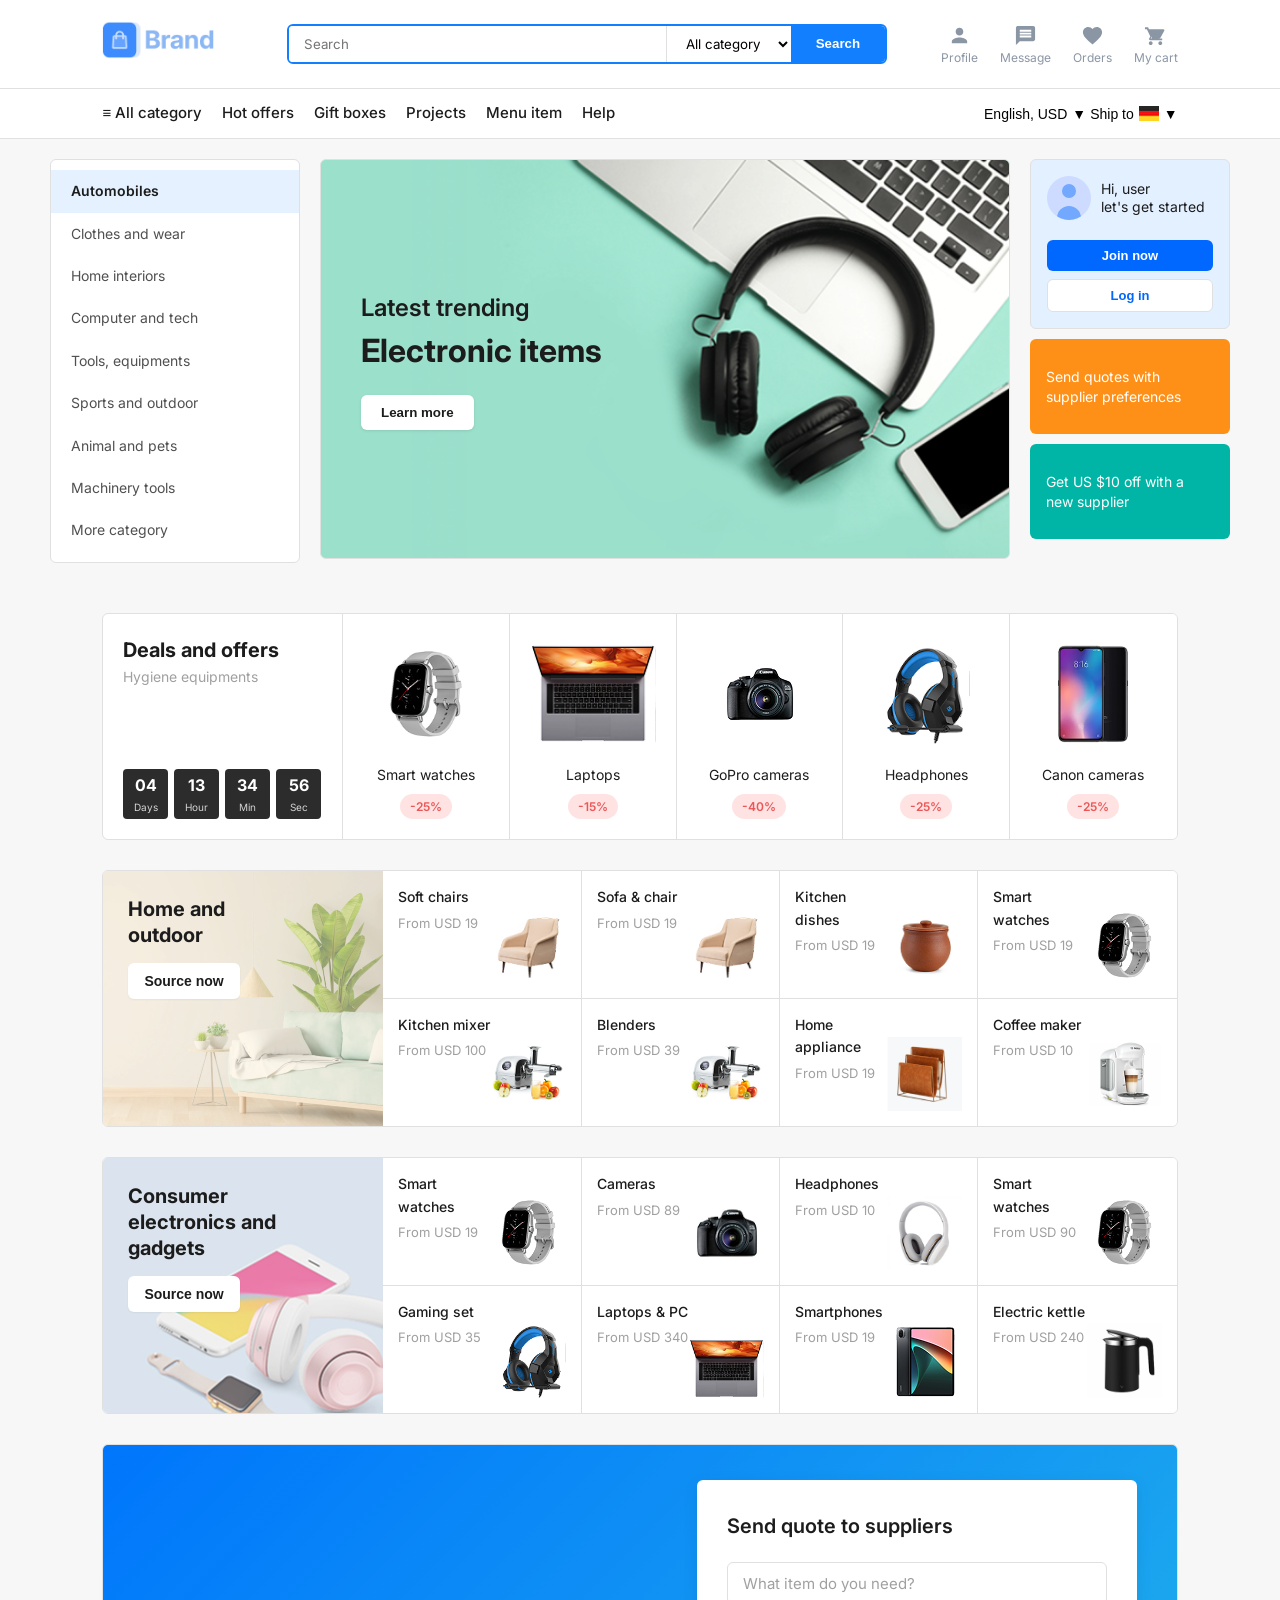
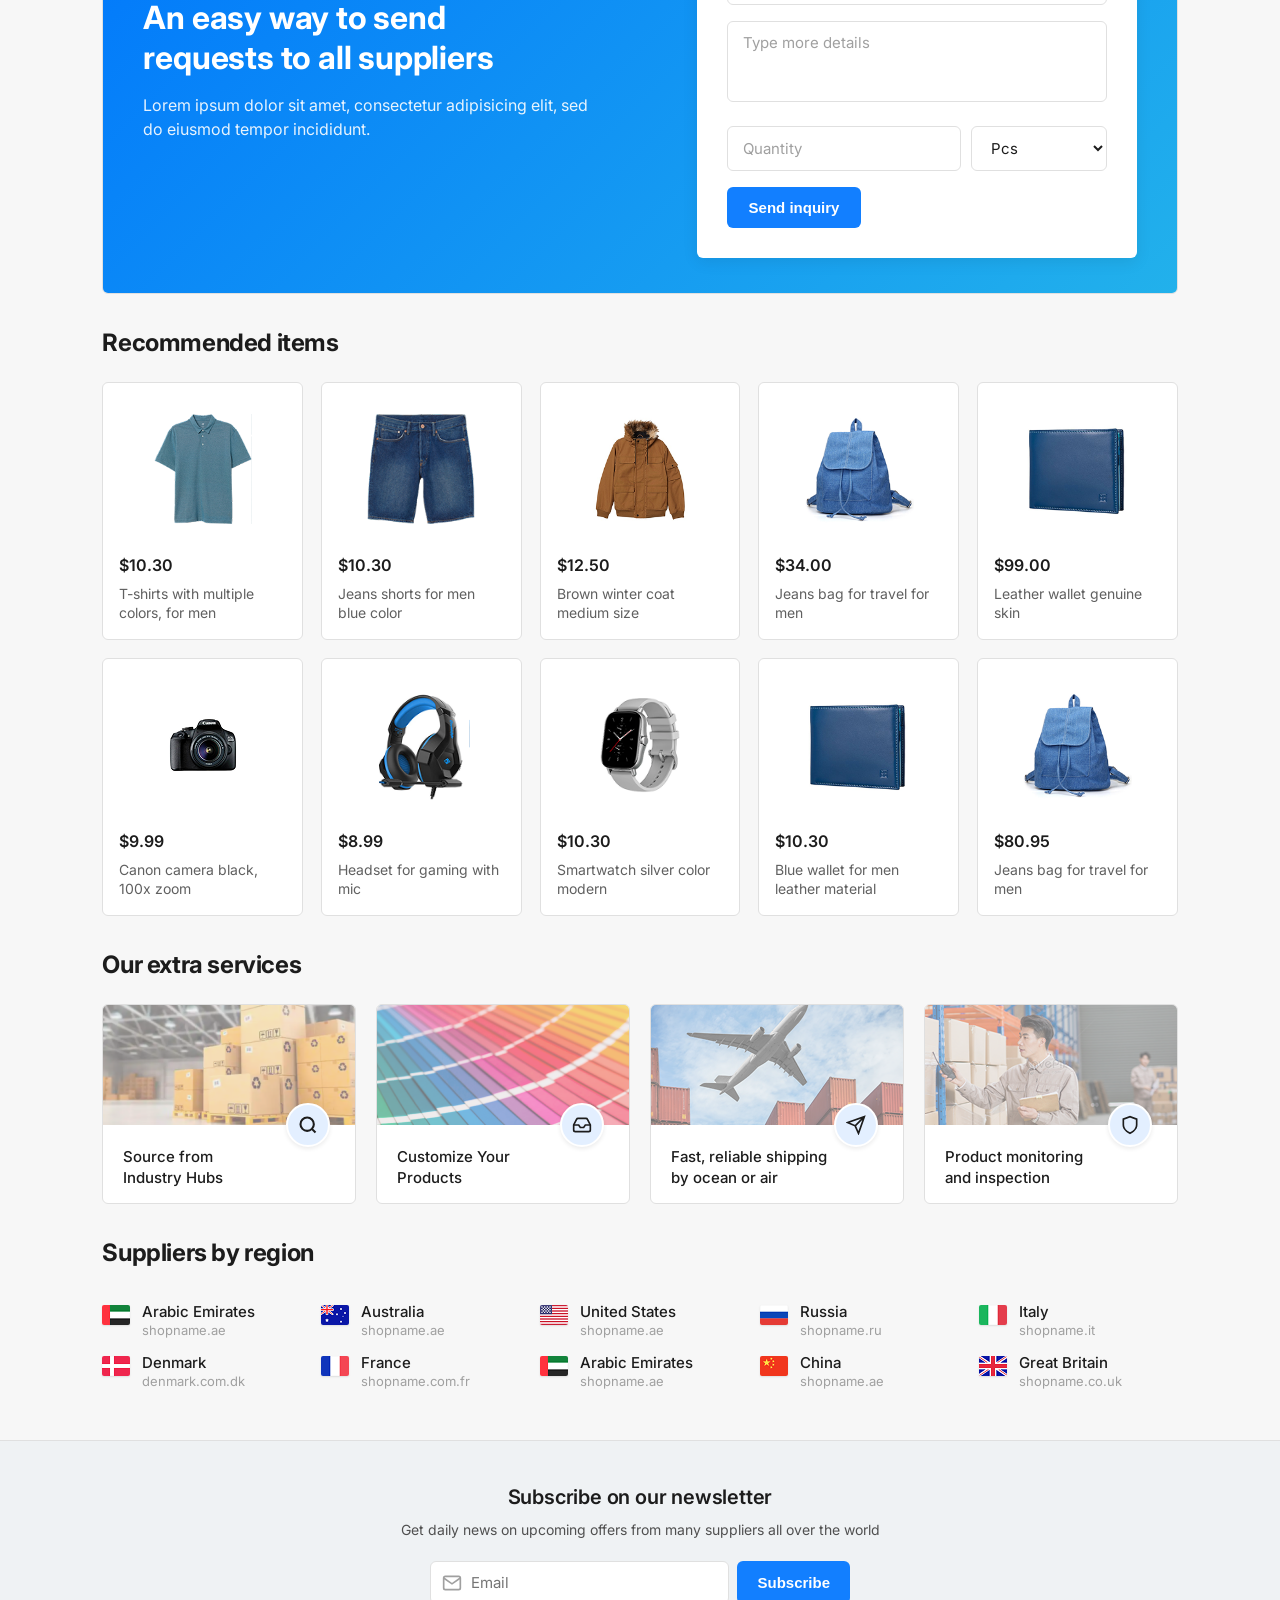
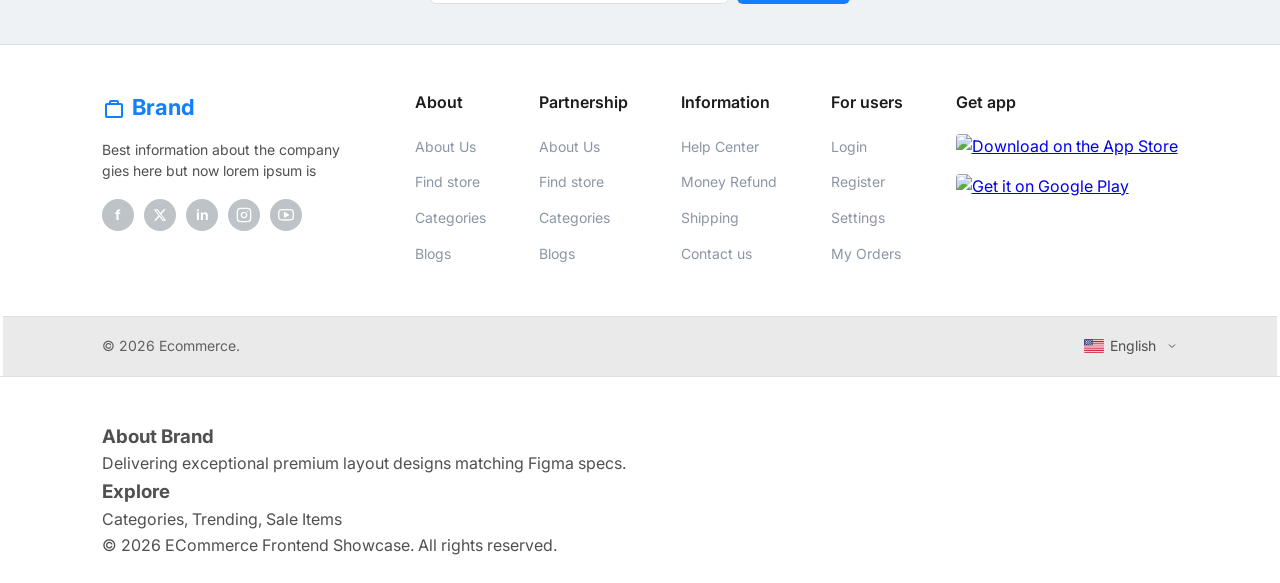
==== commit 6afb9297: "Update home page and add product detail page layout" ====
--- a/index.html
+++ b/index.html
@@ -58,9 +58,35 @@
                 <a href="#" class="nav-menu-link">Help</a>
             </div>
             <div class="nav-right-settings">
-                <span class="setting-item">English, USD</span>
-                <span class="setting-item">Ship to 🇵🇰</span>
-            </div>
+    <div class="dropdown">
+        <button class="dropbtn">English, USD <span class="arrow">▼</span></button>
+        <div class="dropdown-content">
+            <a href="#">French, EUR</a>
+            <a href="#">Spanish, USD</a>
+            <a href="#">Arabic Emirates, AE</a>
+            <a href="#">Australia, AU</a>
+            <a href="#">China, CN</a>
+            <a href="#">Italy, IT</a>
+            <a href="#">Denmark, DK</a>
+            <a href="#">United States, US</a>
+        </div>
+    </div>
+
+    <div class="dropdown">
+        <button class="dropbtn">
+            Ship to <img src="assets/images/DE@2x.png" alt="DE" class="nav-flag-icon"> <span class="arrow">▼</span>
+        </button>
+        <div class="dropdown-content">
+            <a href="#"><img src="assets/images/US@2x.png" alt="US"> Ship to US</a>
+            <a href="#"><img src="assets/images/RU@2x.png" alt="RU"> Ship to Russia</a>
+            <a href="#"><img src="assets/images/AE@2x.png" alt="AE"> Ship to Arabian Emirates</a>
+            <a href="#"><img src="assets/images/GB@2x.png" alt="GB"> Ship to Australia</a>
+            <a href="#"><img src="assets/images/IT@2x.png" alt="IT"> Ship to Italy</a>
+            <a href="#"><img src="assets/images/CN@2x.png" alt="CN"> Ship to china</a>
+            <a href="#"><img src="assets/images/DK@2x.png" alt="DK"> Ship to Denmark</a>
+
+        </div>
+    </div>
         </div>
     </header>
 
--- a/css/style.css
+++ b/css/style.css
@@ -140,13 +140,39 @@
     font-weight: 500;
 }
 
-.nav-right-settings {
-    display: flex;
-    gap: 15px;
-    color: var(--text-color);
-    font-size: 14px;
-}
-
+.dropdown {
+    position: relative;
+    display: inline-block;
+}
+
+.dropbtn {
+    background: none;
+    border: none;
+    cursor: pointer;
+    display: flex;
+    align-items: center;
+    gap: 5px;
+    font-size: 14px;
+}
+
+.dropdown-content {
+    display: none;
+    position: absolute;
+    background-color: #f9f9f9;
+    min-width: 120px;
+    box-shadow: 0px 8px 16px rgba(0,0,0,0.2);
+    z-index: 1;
+}
+
+.dropdown:hover .dropdown-content {
+    display: block;
+}
+
+.nav-flag-icon {
+    width: 20px;
+    height: 15px;
+    vertical-align: middle;
+}
 /* Base Grid Setup */
 .section-main {
     padding: 20px 0;
@@ -1185,4 +1211,407 @@
 @media (max-width: 480px) {
     .deals-products-grid, .recommend-products-container { grid-template-columns: 1fr; }
     .inquiry-overlay-gradient { flex-direction: column; padding: 20px; }
+}
+/* ==========================================================================
+   13. PRODUCT DETAILS PAGE (PDP)
+   ========================================================================== */
+.pdp-main-grid {
+    display: grid;
+    grid-template-columns: 1fr 1fr; /* Left: Gallery, Right: Info */
+    gap: 40px;
+    max-width: 1200px;
+    margin: 40px auto; /* Adds space from the header */
+    padding: 0 20px;
+}
+
+/* Ensure images within PDP don't overflow */
+.pdp-gallery-img {
+    width: 100%;
+    height: auto;
+    object-fit: contain;
+}
+.breadcrumb-container {
+    padding: 20px 8%; /* Matches the padding of your header */
+    border-bottom: 1px solid var(--border-color);
+    background-color: #f7f7f7;
+}
+
+.breadcrumb {
+    list-style: none;
+    display: flex;
+    gap: 8px;
+    font-size: 14px;
+}
+
+.breadcrumb li {
+    display: flex;
+    align-items: center;
+}
+
+/* Adds the separator ">" between items */
+.breadcrumb li:not(:last-child)::after {
+    content: ">";
+    margin-left: 8px;
+    color: #8b96a5;
+}
+
+.breadcrumb li a {
+    text-decoration: none;
+    color: #8b96a5;
+}
+
+.breadcrumb li.active {
+    color: #1c1c1c;
+    font-weight: 500;
+}
+/* CONTAINER SETUP */
+.product-container {
+    max-width: 1180px;
+    margin: 30px auto;
+    display: grid;
+    grid-template-columns: 380px 1fr 280px; /* Exact split for the 3 columns */
+    gap: 20px;
+    padding: 20px;
+    background: #fff;
+    border: 1px solid #DEE2E7;
+    border-radius: 6px;
+}
+
+/* LEFT COLUMN: GALLERY */
+/* Container for both main image and gallery strip */
+.product-gallery {
+    width: 380px; /* This should match the width of your main-image box */
+    display: flex;
+    flex-direction: column;
+}
+
+.main-image {
+    width: 380px;
+    height: 380px;
+    border: 1px solid #DEE2E7;
+    border-radius: 6px;
+    display: flex;
+    align-items: center;
+    justify-content: center;
+    margin-bottom: 12px;
+    background-color: #fff;
+}
+
+.main-image img {
+    max-width: 100%;
+    height: auto;
+}
+
+/* Fix for the single Gallery.png strip */
+.gallery-strip-container {
+    width: 100%; /* Makes it same width as .main-image */
+}
+
+.gallery-img {
+    width: 100%;  /* Ensures the single image fills the width */
+    height: auto; /* Maintains the aspect ratio of the thumbnails */
+    display: block;
+    cursor: pointer;
+    /* Optional: if your gallery.png doesn't have rounded corners, add them here */
+    border-radius: 4px; 
+}
+/* MIDDLE COLUMN: INFO */
+.stock-status { color: #00B517; font-size: 14px; }
+.product-title { font-size: 20px; font-weight: 600; margin: 10px 0; color: #1C1C1C; }
+
+.rating-row { display: flex; align-items: center; gap: 10px; color: #8B96A5; font-size: 14px; margin-bottom: 15px; }
+.dot { width: 4px; height: 4px; background: #8B96A5; border-radius: 50%; }
+
+.price-box {
+    background: #FFF0DF;
+    display: flex;
+    padding: 15px;
+    margin-bottom: 20px;
+}
+.price-item { flex: 1; border-right: 1px solid #BDC4CD; padding-left: 10px; }
+.price-item:last-child { border: none; }
+.price-item h3 { color: #FA3434; font-size: 18px; }
+.price-item p { color: #606060; font-size: 13px; }
+
+.specs hr { border: 0; border-top: 1px solid #DEE2E7; margin: 15px 0; }
+.spec-item { display: flex; margin-bottom: 10px; font-size: 14px; }
+.label { width: 120px; color: #8B96A5; }
+.value { color: #505050; flex: 1; }
+
+/* RIGHT COLUMN: SELLER */
+.seller-card {
+    border: 1px solid #DEE2E7;
+    padding: 15px;
+    border-radius: 6px;
+    box-shadow: 0px 1px 2px rgba(56, 56, 56, 0.08);
+}
+.supplier-info { display: flex; gap: 10px; border-bottom: 1px solid #DEE2E7; padding-bottom: 15px; margin-bottom: 15px; }
+.supplier-logo { width: 40px; height: 40px; background: #C3F0F9; color: #4CA7A7; display: flex; align-items: center; justify-content: center; font-weight: bold; border-radius: 4px; }
+
+.seller-details p { font-size: 14px; color: #8B96A5; margin-bottom: 8px; }
+
+.btn-primary { 
+    width: 100%; background: #0D6EFD; color: white; border: none; 
+    padding: 10px; border-radius: 6px; cursor: pointer; margin-top: 10px;
+}
+.btn-secondary { 
+    width: 100%; background: white; color: #0D6EFD; border: 1px solid #DEE2E7; 
+    padding: 10px; border-radius: 6px; cursor: pointer; margin-top: 8px;
+}
+.btn-text { background: none; border: none; color: #0D6EFD; cursor: pointer; display: block; width: 100%; margin-top: 15px; }
+/* --- DESCRIPTION & SIDEBAR SECTION --- */
+.description-container {
+    max-width: 1180px;
+    margin: 30px auto;
+    display: flex;
+    gap: 20px;
+}
+
+.description-main {
+    flex: 1; /* Takes 880px approximately */
+    background: #fff;
+    border: 1px solid #DEE2E7;
+    border-radius: 6px;
+    overflow: hidden;
+}
+
+/* Tab Navigation */
+.tabs-header {
+    display: flex;
+    border-bottom: 1px solid #DEE2E7;
+    background: #fff;
+}
+
+.tab-btn {
+    padding: 15px 25px;
+    background: none;
+    border: none;
+    font-size: 16px;
+    color: #8B96A5;
+    cursor: pointer;
+    font-weight: 500;
+}
+
+.tab-btn.active {
+    color: #0D6EFD;
+    border-bottom: 2px solid #0D6EFD;
+}
+
+/* Content inside the tabs */
+.tabs-content {
+    padding: 25px;
+}
+
+.desc-text {
+    color: #505050;
+    line-height: 1.6;
+    margin-bottom: 25px;
+    font-size: 15px;
+}
+
+/* The Technical Data Table */
+.specs-data-table {
+    width: 100%;
+    max-width: 500px;
+    border-collapse: collapse;
+    margin-bottom: 25px;
+}
+
+.specs-data-table td {
+    border: 1px solid #DEE2E7;
+    padding: 10px 15px;
+    font-size: 14px;
+    color: #505050;
+}
+
+.specs-data-table .label-td {
+    background-color: #F7FAFC; /* Light gray from Figma */
+    color: #505050;
+    width: 150px;
+}
+
+/* Feature List */
+.feature-list {
+    list-style: none;
+    padding: 0;
+}
+
+.feature-list li {
+    margin-bottom: 10px;
+    color: #505050;
+    font-size: 14px;
+}
+
+.feature-list i {
+    color: #8B96A5;
+    margin-right: 10px;
+}
+
+/* THE BOX CONTAINER (The parent that holds everything) */
+.sidebar-card {
+    width: 280px;           /* Exact width from Figma */
+    background: #ffffff;
+    border: 1px solid #DEE2E7;
+    border-radius: 6px;
+    padding: 16px;          /* Space inside the border */
+    display: flex;
+    flex-direction: column; /* FORCES ITEMS TO STACK VERTICALLY */
+}
+
+.sidebar-title {
+    font-size: 16px;
+    font-weight: 600;
+    margin-bottom: 16px;
+    color: #1C1C1C;
+}
+
+/* THE INDIVIDUAL ITEM */
+.rec-item {
+    display: flex;          /* Image on left, Text on right */
+    align-items: flex-start;
+    gap: 12px;
+    margin-bottom: 16px;
+    cursor: pointer;
+}
+
+.rec-img {
+    flex-shrink: 0;         /* Prevents image from getting squashed */
+    width: 80px;
+    height: 80px;
+    border: 1px solid #DEE2E7;
+    border-radius: 4px;
+    padding: 5px;
+    display: flex;
+    align-items: center;
+    justify-content: center;
+    background: #fff;
+}
+
+.rec-img img {
+    max-width: 100%;
+    max-height: 100%;
+    object-fit: contain;
+}
+
+/* THE TEXT CONTAINER */
+.rec-info {
+    display: flex;
+    flex-direction: column; /* Stack Name and Price */
+    gap: 4px;
+}
+
+.rec-name {
+    font-size: 14px;
+    color: #1C1C1C;
+    line-height: 1.4;
+    margin: 0;
+}
+
+.rec-price {
+    font-size: 13px;
+    color: #8B96A5;         /* The blue-gray color from design */
+    margin: 0;
+}
+/* --- RELATED PRODUCTS SECTION --- */
+.related-products-section {
+    max-width: 1180px;
+    margin: 30px auto;
+}
+
+.related-products-card {
+    background: #fff;
+    border: 1px solid #DEE2E7;
+    border-radius: 6px;
+    padding: 20px;
+    margin-bottom: 20px;
+}
+
+.section-title {
+    font-size: 20px;
+    font-weight: 600;
+    color: #1C1C1C;
+    margin-bottom: 20px;
+}
+
+/* THE 6-COLUMN GRID */
+.related-grid {
+    display: grid;
+    grid-template-columns: repeat(6, 1fr); /* Exactly 6 items in one row */
+    gap: 10px;
+}
+
+.rel-item {
+    cursor: pointer;
+}
+
+.rel-img-box {
+    background: #EEEEEE; /* Light gray box for images */
+    border-radius: 6px;
+    height: 150px;
+    display: flex;
+    align-items: center;
+    justify-content: center;
+    margin-bottom: 10px;
+    padding: 10px;
+}
+
+.rel-img-box img {
+    max-width: 100%;
+    max-height: 100%;
+    object-fit: contain;
+}
+
+.rel-name {
+    font-size: 14px;
+    color: #505050;
+    margin-bottom: 5px;
+}
+
+.rel-price {
+    font-size: 14px;
+    color: #8B96A5; /* Gray color for price range */
+}
+
+/* --- BLUE DISCOUNT BANNER --- */
+.discount-banner {
+    background: linear-gradient(90deg, #237CFF 0%, #005ADE 100%); /* Blue gradient from design */
+    border-radius: 8px;
+    padding: 30px;
+    display: flex;
+    justify-content: space-between;
+    align-items: center;
+    color: #fff;
+}
+
+.banner-text h3 {
+    font-size: 24px;
+    font-weight: 600;
+    margin-bottom: 5px;
+}
+
+.banner-text p {
+    font-size: 16px;
+    opacity: 0.8;
+}
+
+.shop-now-btn {
+    background: #FF9017; /* Orange button from Figma */
+    color: #fff;
+    border: none;
+    padding: 12px 25px;
+    border-radius: 6px;
+    font-size: 16px;
+    font-weight: 600;
+    cursor: pointer;
+    transition: 0.3s;
+}
+
+.shop-now-btn:hover {
+    background: #e57e0f;
+}
+/* Responsive adjustment for PDP on smaller screens */
+@media (max-width: 768px) {
+    .pdp-main-grid {
+        grid-template-columns: 1fr; /* Stack elements on mobile */
+    }
 }
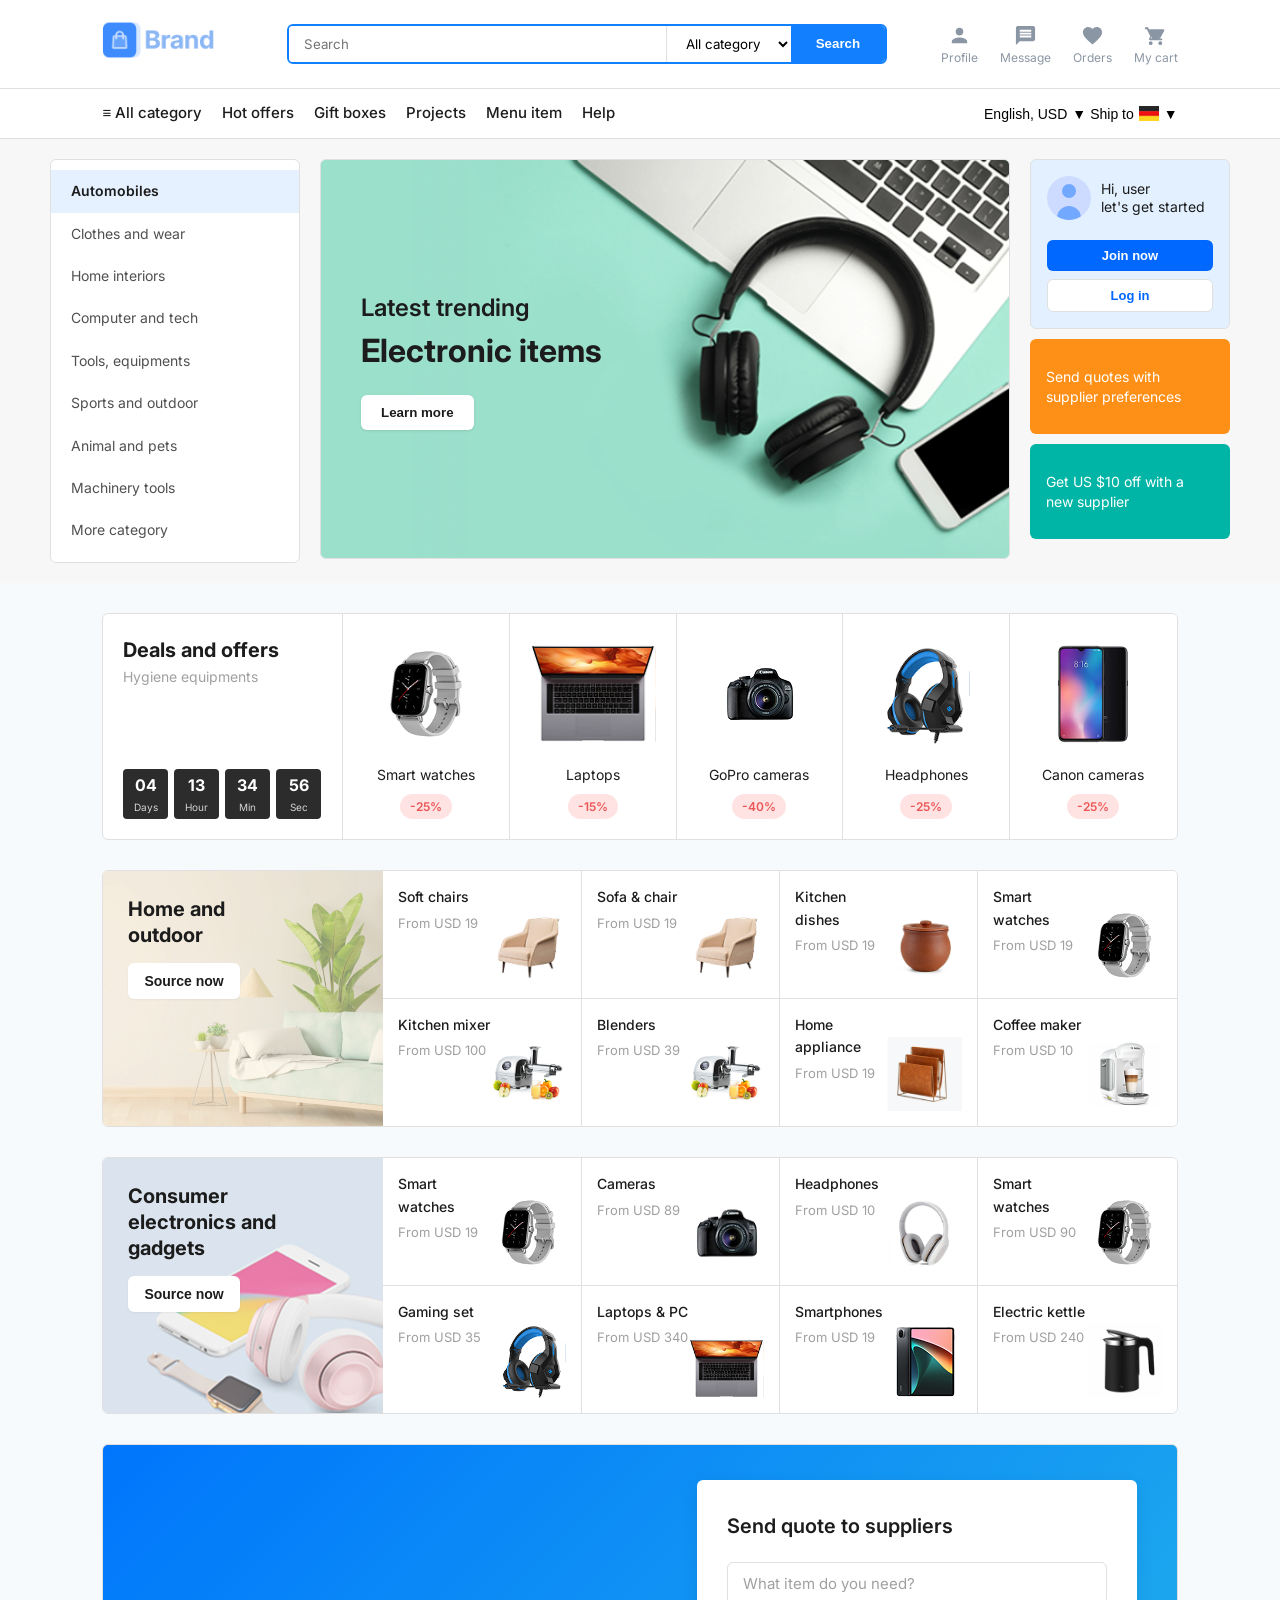
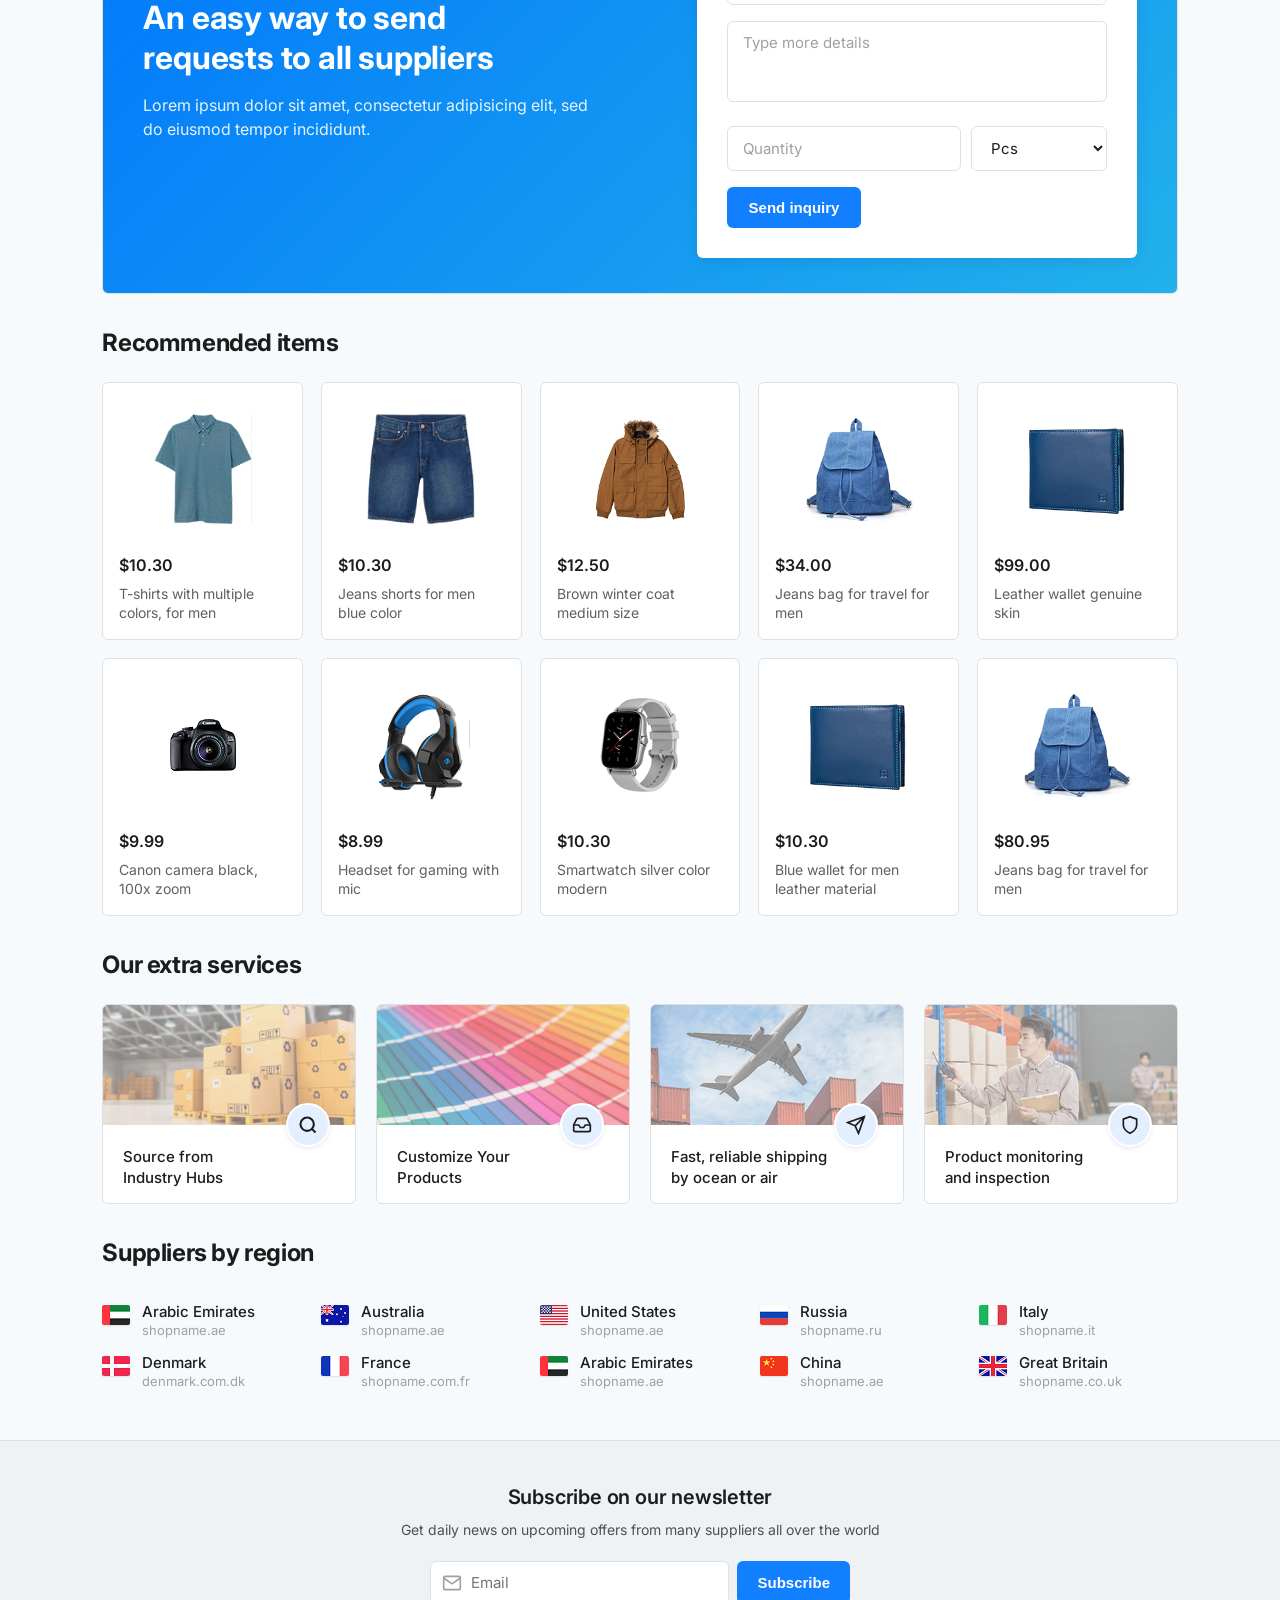
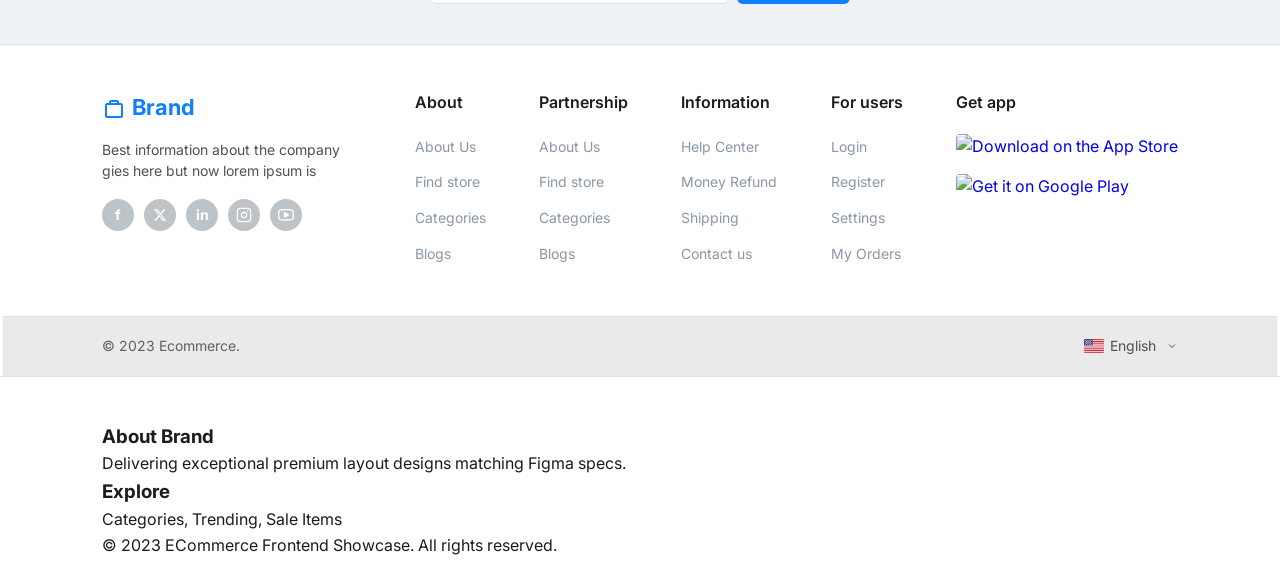
==== commit 160b9645: "Update home, product detail, and product listing pages" ====
--- a/index.html
+++ b/index.html
@@ -77,13 +77,13 @@
             Ship to <img src="assets/images/DE@2x.png" alt="DE" class="nav-flag-icon"> <span class="arrow">▼</span>
         </button>
         <div class="dropdown-content">
-            <a href="#"><img src="assets/images/US@2x.png" alt="US"> Ship to US</a>
-            <a href="#"><img src="assets/images/RU@2x.png" alt="RU"> Ship to Russia</a>
-            <a href="#"><img src="assets/images/AE@2x.png" alt="AE"> Ship to Arabian Emirates</a>
-            <a href="#"><img src="assets/images/GB@2x.png" alt="GB"> Ship to Australia</a>
-            <a href="#"><img src="assets/images/IT@2x.png" alt="IT"> Ship to Italy</a>
-            <a href="#"><img src="assets/images/CN@2x.png" alt="CN"> Ship to china</a>
-            <a href="#"><img src="assets/images/DK@2x.png" alt="DK"> Ship to Denmark</a>
+            <a href="#"><img src="assets/images/US@2x.png" alt="US"> US</a><br>
+            <a href="#"><img src="assets/images/RU@2x.png" alt="RU"> Russia</a><br>
+            <a href="#"><img src="assets/images/AE@2x.png" alt="AE"> Arabian Emirates</a><br>
+            <a href="#"><img src="assets/images/GB@2x.png" alt="GB"> Australia</a><br>
+            <a href="#"><img src="assets/images/IT@2x.png" alt="IT"> Italy</a><br>
+            <a href="#"><img src="assets/images/CN@2x.png" alt="CN"> China</a><br>
+            <a href="#"><img src="assets/images/DK@2x.png" alt="DK"> Denmark</a><br>
 
         </div>
     </div>
@@ -692,12 +692,26 @@
         </div>
 
         <div class="footer-bottom-bar">
-            <p class="copyright-text">© 2026 Ecommerce.</p>
-            <div class="footer-language-selector">
-                <img src="assets/images/US@2x.png" alt="US Flag" class="mini-lang-flag">
-                <span>English</span>
-                <svg width="12" height="12" viewBox="0 0 24 24" fill="none" stroke="#505050" stroke-width="2" style="margin-left:4px;"><polyline points="6 9 12 15 18 9"></polyline></svg>
-            </div>
+    <p class="copyright-text">© 2023 Ecommerce.</p>
+    
+    <div class="dropdown footer-dropdown">
+        <div class="footer-language-selector dropbtn">
+            <img src="assets/images/US@2x.png" alt="US Flag" class="mini-lang-flag">
+            <span>English</span>
+            <svg width="12" height="12" viewBox="0 0 24 24" fill="none" stroke="#505050" stroke-width="2" style="margin-left:4px;"><polyline points="6 9 12 15 18 9"></polyline></svg>
+        </div>
+        
+        <div class="dropdown-content">
+            <a href="#"><img src="assets/images/US@2x.png" alt="US"> US</a>
+            <a href="#"><img src="assets/images/RU@2x.png" alt="RU"> Russia</a>
+            <a href="#"><img src="assets/images/AE@2x.png" alt="AE"> Arabian Emirates</a>
+            <a href="#"><img src="assets/images/GB@2x.png" alt="GB"> Australia</a>
+            <a href="#"><img src="assets/images/IT@2x.png" alt="IT"> Italy</a>
+            <a href="#"><img src="assets/images/CN@2x.png" alt="CN"> China</a>
+            <a href="#"><img src="assets/images/DK@2x.png" alt="DK"> Denmark</a>
+        </div>
+    </div>
+</div>
         </div>
     </footer>
     </main>
@@ -714,7 +728,7 @@
             </div>
         </div>
         <div class="footer-bottom">
-            <p>&copy; 2026 ECommerce Frontend Showcase. All rights reserved.</p>
+            <p>&copy; 2023 ECommerce Frontend Showcase. All rights reserved.</p>
         </div>
     </footer>
 
--- a/css/style.css
+++ b/css/style.css
@@ -7,7 +7,7 @@
     --primary-color: #1c1c1c;       
     --accent-color: #127fff;        
     --accent-light: #e3efff;       
-    --background-color: #f7f7f7;    
+   --bg-page:        #F6FAFC;     
     --border-color: #e0e0e0;        
     --text-color: #505050;          
     --font-main: 'Inter', sans-serif; 
@@ -1118,6 +1118,46 @@
     display: flex;
     justify-content: space-between;
     align-items: center;
+}
+.footer-dropdown {
+    position: relative;
+    display: inline-block;
+    cursor: pointer;
+}
+
+.footer-dropdown .dropdown-content {
+    display: none;
+    position: absolute;
+    bottom: 100%; /* Opens upward */
+    right: 0;
+    background-color: #ffffff;
+    min-width: 160px;
+    box-shadow: 0px 8px 16px rgba(0,0,0,0.2);
+    z-index: 1;
+    border-radius: 4px;
+    padding: 10px 0;
+}
+
+.footer-dropdown:hover .dropdown-content {
+    display: block;
+}
+
+.footer-dropdown .dropdown-content a {
+    display: flex;
+    align-items: center;
+    gap: 8px;
+    padding: 8px 16px;
+    text-decoration: none;
+    color: #505050;
+}
+
+.footer-dropdown .dropdown-content a:hover {
+    background-color: #f1f1f1;
+}
+
+.footer-dropdown .dropdown-content img {
+    width: 20px;
+    height: auto;
 }
 
 .copyright-text {
@@ -1609,6 +1649,578 @@
 .shop-now-btn:hover {
     background: #e57e0f;
 }
+/* ==========================================================================
+   13. PRODUCT Listing PAGE (PLP)
+   ========================================================================== */
+/* =========================================================
+   Product Listing — Sidebar + Content
+   Colors / spacing / type taken directly from Figma design
+   ========================================================= */
+
+:root{
+  --bg-page:        #F6FAFC;   /* page background */
+  --white:          #FFFFFF;
+  --border:         #DEE2E7;   /* card / input borders (from Figma "Borders: #DEE2E7") */
+  --border-light:   #EAEDF1;   /* divider lines inside sidebar */
+  --text-heading:   #1C1C1C;   /* bold headings / price */
+  --text-body:      #5B6671;   /* paragraph / category items */
+  --text-muted:     #8A93A0;   /* orders, secondary */
+  --text-strike:    #ADB5BD;   /* struck-through price */
+  --blue:           #3B82F6;   /* links, checked states */
+  --blue-dark:      #2F6FE0;
+  --green:          #2DC76D;   /* free shipping */
+  --orange:         #FF9A1F;   /* star rating fill */
+  --star-empty:     #DDE2E7;
+
+  --radius-card: 6px;
+  --radius-input: 6px;
+
+  --font: "Poppins", "Inter", -apple-system, BlinkMacSystemFont, "Segoe UI", Roboto, sans-serif;
+}
+
+*{ box-sizing: border-box; }
+
+body{
+  margin: 0;
+  font-family: var(--font);
+  background: var(--bg-page);
+  color: var(--text-heading);
+  -webkit-font-smoothing: antialiased;
+}
+
+a{ text-decoration: none; }
+
+.page-wrap{
+  display: flex;
+  align-items: flex-start;
+  gap: 24px;
+  max-width: 1180px;
+  margin: 0 auto;
+  padding: 24px 16px;
+}
+
+/* =========================================================
+   SIDEBAR
+   ========================================================= */
+.sidebar{
+  width: 240px;
+  flex: 0 0 240px;
+  background: var(--bg-page);
+}
+
+.filter-block{
+  padding: 18px 0;
+  border-bottom: 1px solid var(--border-light);
+}
+.filter-block.last{ border-bottom: none; }
+
+.filter-head{
+  display: flex;
+  align-items: center;
+  justify-content: space-between;
+  margin-bottom: 10px;
+}
+.filter-head h3{
+  margin: 0;
+  font-size: 14px;
+  font-weight: 600;
+  color: var(--text-heading);
+  letter-spacing: .1px;
+}
+.chev{
+  background: none;
+  border: none;
+  padding: 2px;
+  cursor: pointer;
+  display: flex;
+}
+
+/* plain category list */
+.plain-list{
+  list-style: none;
+  margin: 0;
+  padding: 0;
+}
+.plain-list li{
+  font-size: 13.5px;
+  color: var(--text-body);
+  padding: 6px 0;
+  cursor: pointer;
+}
+.plain-list li:hover{ color: var(--text-heading); }
+
+.see-all{
+  display: inline-block;
+  margin-top: 4px;
+  font-size: 13.5px;
+  font-weight: 500;
+  color: var(--blue);
+}
+.see-all:hover{ text-decoration: underline; }
+
+/* checkbox lists */
+.check-list{
+  list-style: none;
+  margin: 0;
+  padding: 0;
+}
+.check-list li{ padding: 5px 0; }
+.check-list label{
+  display: flex;
+  align-items: center;
+  gap: 10px;
+  font-size: 13.5px;
+  color: var(--text-body);
+  cursor: pointer;
+  user-select: none;
+}
+.check-list input[type="checkbox"]{
+  position: absolute;
+  opacity: 0;
+  width: 16px;
+  height: 16px;
+  margin: 0;
+  cursor: pointer;
+}
+.check-list .box{
+  width: 16px;
+  height: 16px;
+  border: 1.5px solid #C7CDD4;
+  border-radius: 4px;
+  flex: 0 0 16px;
+  position: relative;
+  background: var(--white);
+}
+.check-list input:checked + .box{
+  background: var(--blue);
+  border-color: var(--blue);
+}
+.check-list input:checked + .box::after{
+  content: "";
+  position: absolute;
+  left: 4px;
+  top: 1px;
+  width: 5px;
+  height: 9px;
+  border: solid white;
+  border-width: 0 1.6px 1.6px 0;
+  transform: rotate(40deg);
+}
+
+/* ratings list reuses checkbox style but bigger row */
+.ratings-list li{ padding: 6px 0; }
+.stars{ color: var(--orange); font-size: 14px; letter-spacing: 1px; }
+.stars i{ color: var(--star-empty); font-style: normal; }
+
+/* radio (Condition) */
+.radio-list{
+  list-style: none;
+  margin: 0;
+  padding: 0;
+}
+.radio-list li{ padding: 6px 0; }
+.radio-list label{
+  display: flex;
+  align-items: center;
+  gap: 10px;
+  font-size: 13.5px;
+  color: var(--text-body);
+  cursor: pointer;
+}
+.radio-list input[type="radio"]{
+  position: absolute;
+  opacity: 0;
+  width: 18px;
+  height: 18px;
+}
+.radio-list .dot{
+  width: 17px;
+  height: 17px;
+  border-radius: 50%;
+  border: 1.5px solid #C7CDD4;
+  flex: 0 0 17px;
+  position: relative;
+  background: var(--white);
+}
+.radio-list input:checked + .dot{
+  border-color: var(--blue);
+}
+.radio-list input:checked + .dot::after{
+  content: "";
+  position: absolute;
+  inset: 3px;
+  border-radius: 50%;
+  background: var(--blue);
+}
+
+/* price range slider */
+.range-slider{
+  position: relative;
+  height: 18px;
+  margin: 10px 2px 18px;
+}
+.range-track{
+  position: absolute;
+  top: 8px;
+  left: 0;
+  right: 0;
+  height: 3px;
+  background: #DCE6FB;
+  border-radius: 2px;
+}
+.range-track-active{
+  position: absolute;
+  top: 8px;
+  left: 18%;
+  right: 38%;
+  height: 3px;
+  background: var(--blue);
+  border-radius: 2px;
+}
+.range-handle{
+  position: absolute;
+  top: 1px;
+  width: 16px;
+  height: 16px;
+  background: var(--white);
+  border: 2.5px solid var(--blue);
+  border-radius: 50%;
+  transform: translateX(-50%);
+  box-shadow: 0 1px 3px rgba(0,0,0,.12);
+}
+
+.min-max-row{
+  display: flex;
+  gap: 12px;
+  margin-bottom: 12px;
+}
+.field{ flex: 1; }
+.field label{
+  display: block;
+  font-size: 12px;
+  color: var(--text-muted);
+  margin-bottom: 6px;
+}
+.field input{
+  width: 100%;
+  font-family: var(--font);
+  font-size: 13px;
+  color: var(--text-heading);
+  padding: 8px 10px;
+  border: 1px solid var(--border);
+  border-radius: var(--radius-input);
+  background: var(--white);
+  outline: none;
+}
+.field input::placeholder{ color: #B7BEC6; }
+.field input:focus{ border-color: var(--blue); }
+
+.apply-btn{
+  width: 100%;
+  padding: 9px 0;
+  background: var(--white);
+  border: 1px solid var(--border);
+  border-radius: var(--radius-input);
+  color: var(--blue);
+  font-family: var(--font);
+  font-size: 13.5px;
+  font-weight: 600;
+  cursor: pointer;
+}
+.apply-btn:hover{ background: #F4F8FE; }
+
+/* =========================================================
+   CONTENT
+   ========================================================= */
+.content{
+  flex: 1;
+  min-width: 0;
+}
+
+.topbar{
+  display: flex;
+  align-items: center;
+  justify-content: space-between;
+  background: var(--white);
+  border: 1px solid var(--border);
+  border-radius: var(--radius-card);
+  padding: 14px 18px;
+  margin-bottom: 14px;
+}
+.result-count{
+  margin: 0;
+  font-size: 14px;
+  color: var(--text-body);
+}
+.result-count strong{
+  color: var(--text-heading);
+  font-weight: 600;
+}
+
+.topbar-controls{
+  display: flex;
+  align-items: center;
+  gap: 18px;
+}
+
+.verified{
+  display: flex;
+  align-items: center;
+  gap: 8px;
+  font-size: 13.5px;
+  color: var(--text-body);
+  cursor: pointer;
+  position: relative;
+}
+.verified input[type="checkbox"]{
+  position: absolute;
+  opacity: 0;
+  width: 16px;
+  height: 16px;
+}
+.verified .box{
+  width: 16px;
+  height: 16px;
+  border-radius: 4px;
+  border: 1.5px solid var(--blue);
+  background: var(--blue);
+  position: relative;
+}
+.verified .box::after{
+  content: "";
+  position: absolute;
+  left: 4px;
+  top: 1px;
+  width: 5px;
+  height: 9px;
+  border: solid white;
+  border-width: 0 1.6px 1.6px 0;
+  transform: rotate(40deg);
+}
+
+.sort-select{
+  position: relative;
+  display: flex;
+  align-items: center;
+}
+.sort-select select{
+  appearance: none;
+  font-family: var(--font);
+  font-size: 13.5px;
+  color: var(--text-heading);
+  background: var(--white);
+  border: 1px solid var(--border);
+  border-radius: var(--radius-input);
+  padding: 8px 30px 8px 12px;
+  cursor: pointer;
+  outline: none;
+}
+.sort-select svg{
+  position: absolute;
+  right: 12px;
+  pointer-events: none;
+}
+
+.view-toggle{
+  display: flex;
+  border: 1px solid var(--border);
+  border-radius: var(--radius-input);
+  overflow: hidden;
+}
+.view-btn{
+  width: 34px;
+  height: 32px;
+  display: flex;
+  align-items: center;
+  justify-content: center;
+  background: var(--white);
+  border: none;
+  cursor: pointer;
+}
+.view-btn + .view-btn{ border-left: 1px solid var(--border); }
+.view-btn.active{ background: #F0F3F6; }
+
+/* product list */
+.product-list{
+  display: flex;
+  flex-direction: column;
+  gap: 14px;
+}
+
+.product-card{
+  position: relative;
+  display: flex;
+  gap: 18px;
+  background: var(--white);
+  border: 1px solid var(--border);
+  border-radius: var(--radius-card);
+  padding: 16px;
+}
+
+/* This replaces the old .thumb */
+.product-image {
+    width: 110px;
+    height: 110px;
+    object-fit: contain; /* This forces the image to fit the box without cropping */
+    border-radius: 6px;
+    background-color: #EEF1F4; /* Keeps the light grey background if the image is small */
+    display: block;
+}
+
+.product-card {
+    display: flex; /* Keeps image on the left and text on the right */
+    gap: 15px;
+    border: 1px solid #DEE2E7;
+    padding: 10px;
+    border-radius: 6px;
+}
+.info{ flex: 1; min-width: 0; }
+.info h4{
+  margin: 0 0 6px;
+  font-size: 15px;
+  font-weight: 600;
+  color: var(--text-heading);
+  white-space: nowrap;
+  overflow: hidden;
+  text-overflow: ellipsis;
+}
+
+.price-row{
+  display: flex;
+  align-items: baseline;
+  gap: 8px;
+  margin-bottom: 6px;
+}
+.price{
+  font-size: 16px;
+  font-weight: 700;
+  color: var(--text-heading);
+}
+.price-strike{
+  font-size: 13px;
+  color: var(--text-strike);
+  text-decoration: line-through;
+}
+
+.meta-row{
+  display: flex;
+  align-items: center;
+  gap: 6px;
+  margin-bottom: 8px;
+  font-size: 12.5px;
+}
+.stars-rate{ color: var(--orange); letter-spacing: 1px; }
+.stars-rate i{ color: var(--star-empty); font-style: normal; }
+.rate-num{ color: var(--text-muted); margin-right: 2px; }
+.dot-sep{ color: var(--text-strike); }
+.orders{ color: var(--text-muted); }
+.free-ship{ color: var(--green); font-weight: 500; }
+
+.desc{
+  margin: 0 0 10px;
+  font-size: 13px;
+  line-height: 1.5;
+  color: var(--text-muted);
+  max-width: 480px;
+}
+
+.view-details{
+  font-size: 13.5px;
+  font-weight: 600;
+  color: var(--blue);
+}
+.view-details:hover{ text-decoration: underline; }
+
+.fav-btn{
+  position: absolute;
+  top: 14px;
+  right: 14px;
+  width: 30px;
+  height: 30px;
+  border-radius: 7px;
+  border: 1px solid var(--border);
+  background: var(--white);
+  display: flex;
+  align-items: center;
+  justify-content: center;
+  cursor: pointer;
+}
+.fav-btn:hover{ background: #F4F8FE; }
+
+/* footer / pagination */
+.list-footer{
+  display: flex;
+  align-items: center;
+  justify-content: flex-end;
+  gap: 12px;
+  margin-top: 18px;
+}
+
+.show-select{
+  position: relative;
+  display: flex;
+  align-items: center;
+}
+.show-select select{
+  appearance: none;
+  font-family: var(--font);
+  font-size: 13.5px;
+  color: var(--text-heading);
+  background: var(--white);
+  border: 1px solid var(--border);
+  border-radius: var(--radius-input);
+  padding: 8px 30px 8px 12px;
+  cursor: pointer;
+  outline: none;
+}
+.show-select svg{
+  position: absolute;
+  right: 12px;
+  pointer-events: none;
+}
+
+.pagination{
+  display: flex;
+  align-items: center;
+  gap: 6px;
+}
+.page-btn{
+  min-width: 32px;
+  height: 32px;
+  padding: 0 4px;
+  display: flex;
+  align-items: center;
+  justify-content: center;
+  background: var(--white);
+  border: 1px solid var(--border);
+  border-radius: var(--radius-input);
+  font-family: var(--font);
+  font-size: 13.5px;
+  color: var(--text-heading);
+  cursor: pointer;
+}
+.page-btn.active{
+  background: #EDF0F3;
+  color: var(--text-heading);
+  font-weight: 600;
+  border-color: var(--border);
+}
+.page-btn:hover:not(.active){ background: #F7F9FA; }
+
+/* =========================================================
+   RESPONSIVE
+   ========================================================= */
+@media (max-width: 860px){
+  .page-wrap{ flex-direction: column; }
+  .sidebar{ width: 100%; flex: 1 1 auto; }
+  .product-card{ flex-wrap: wrap; }
+}
+
+@media (max-width: 520px){
+  .topbar{ flex-direction: column; align-items: flex-start; gap: 12px; }
+  .topbar-controls{ flex-wrap: wrap; gap: 10px; }
+  .thumb{ width: 90px; height: 90px; flex-basis: 90px; }
+}
 /* Responsive adjustment for PDP on smaller screens */
 @media (max-width: 768px) {
     .pdp-main-grid {
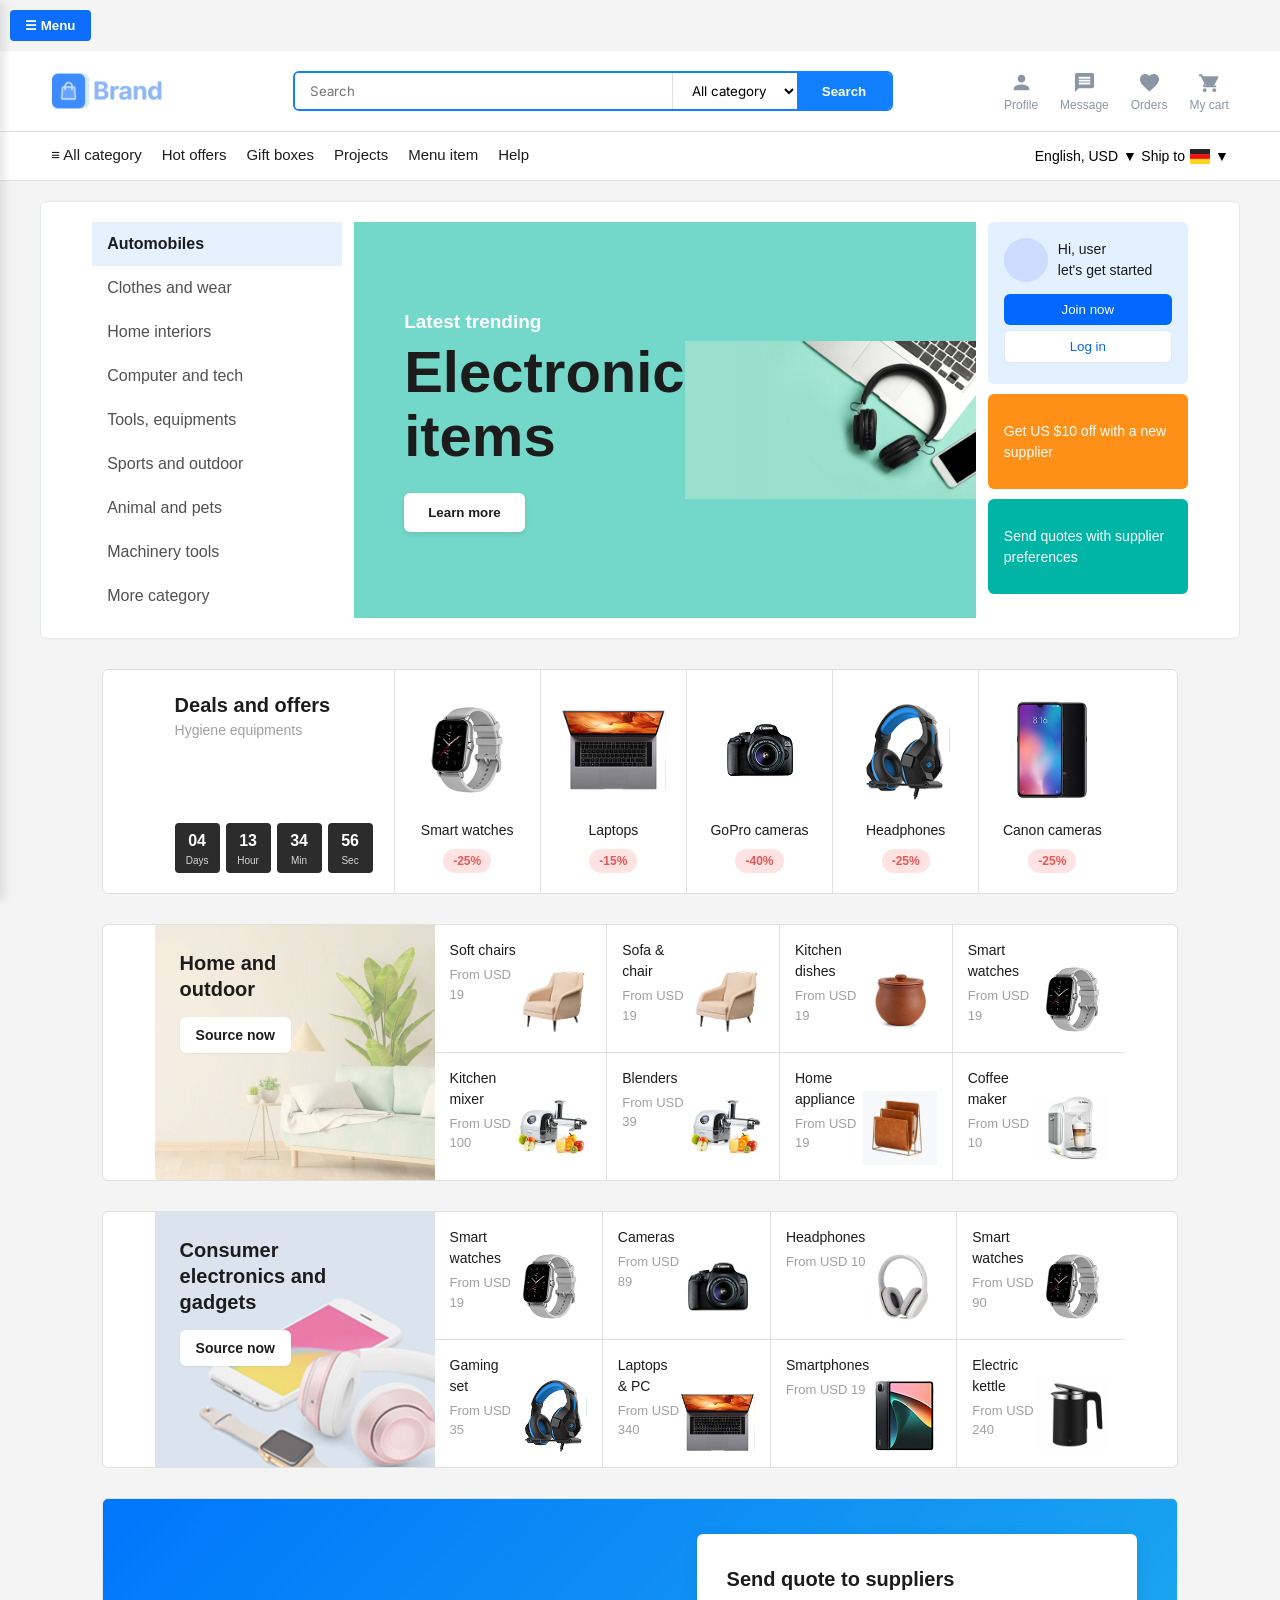
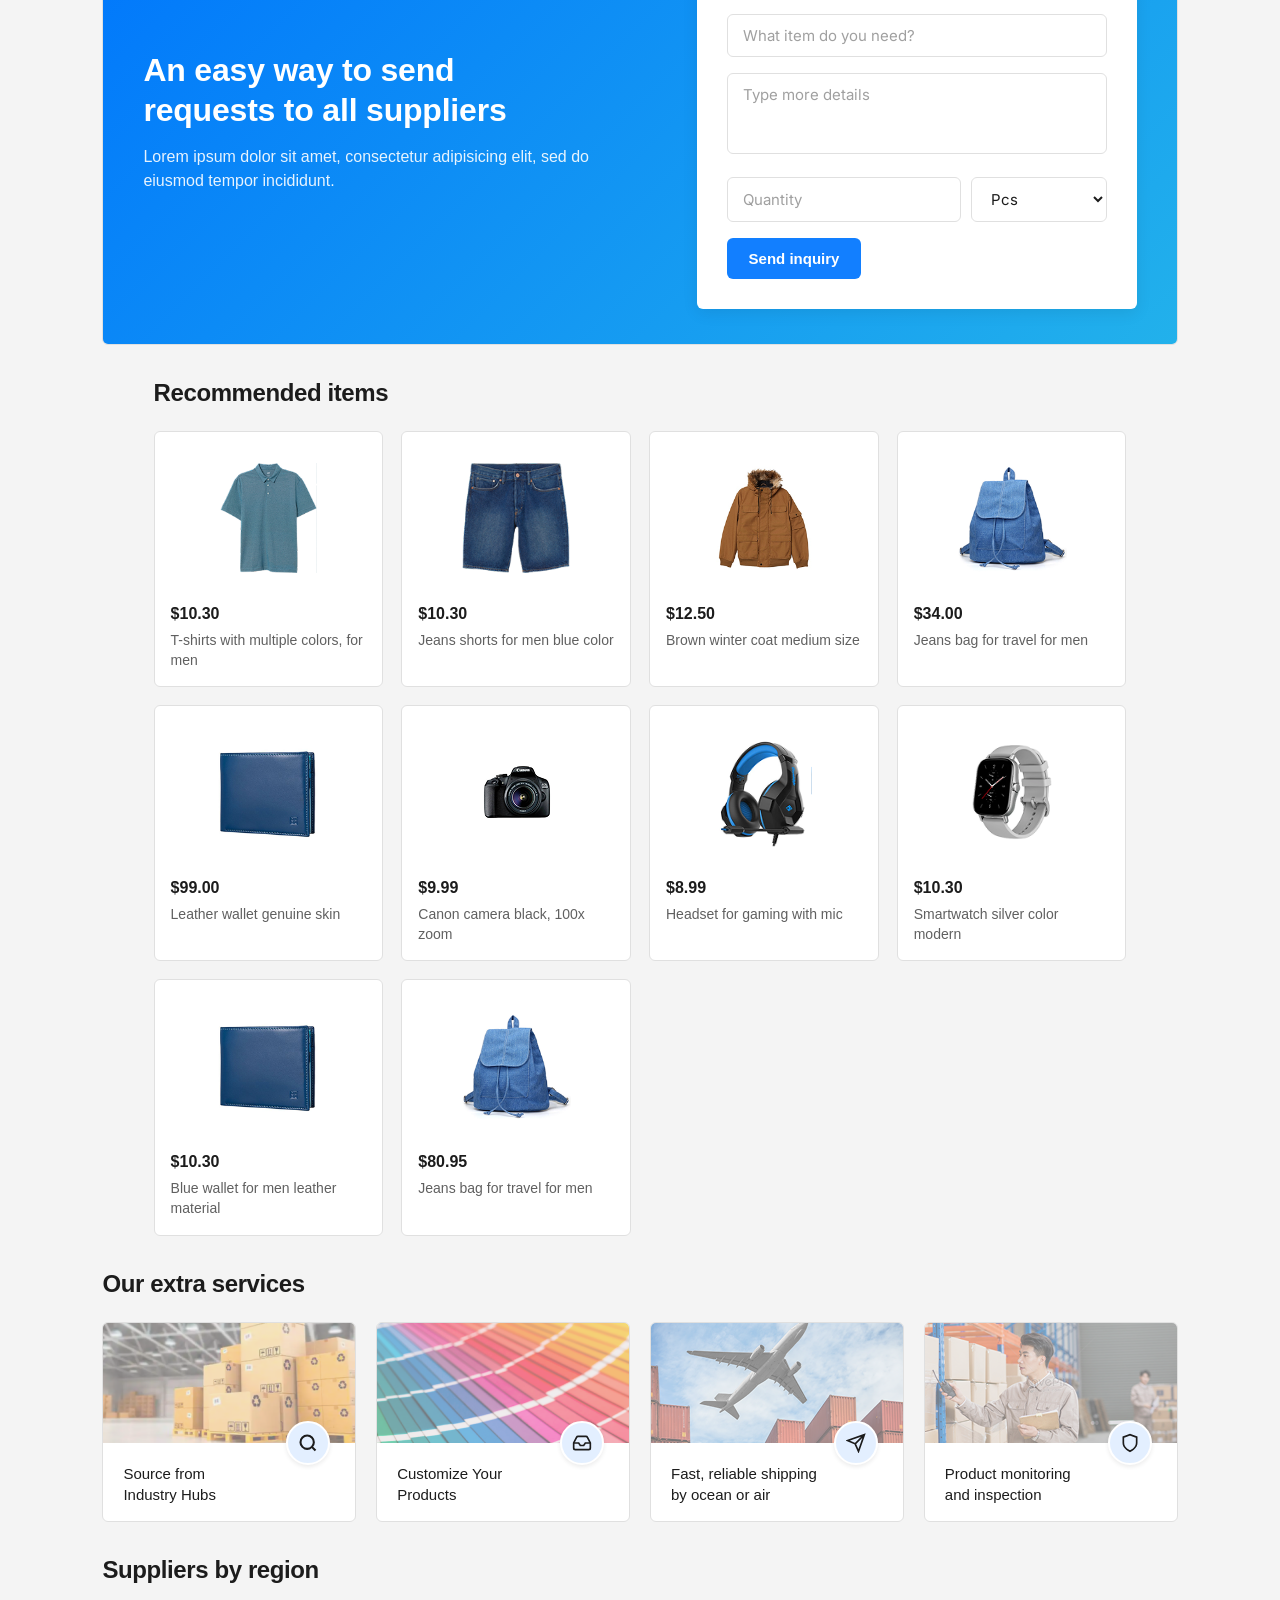
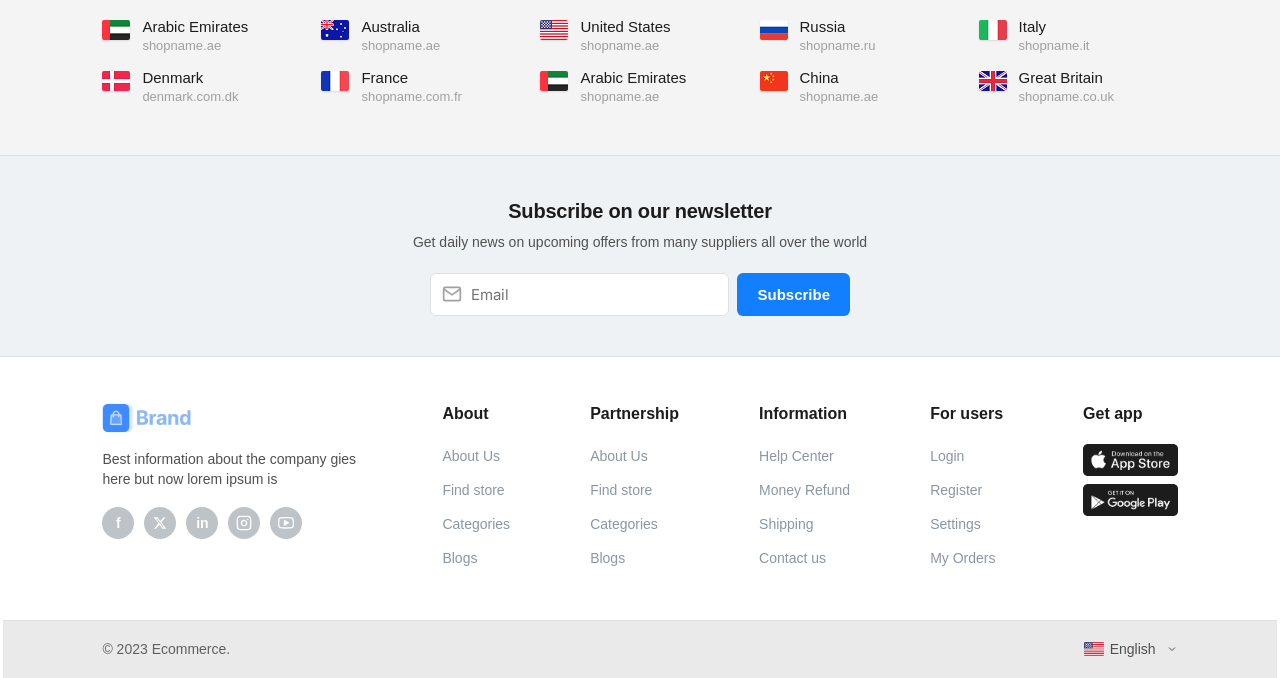
==== commit f1701635: "Update product listing and add product detail page functionality" ====
--- a/index.html
+++ b/index.html
@@ -5,9 +5,10 @@
     <meta name="viewport" content="width=device-width, initial-scale=1.0">
     <title>Home - ECommerce Store</title>
     <link rel="stylesheet" href="css/style.css">
+    <button class="menu-trigger" onclick="toggleSidebar()">☰ Menu</button>
 </head>
 <body>
-
+<div id="sidebar-placeholder"></div>
     <header class="main-header">
         <div class="header-top">
             <div class="logo">
@@ -89,57 +90,60 @@
     </div>
         </div>
     </header>
-
-    <section class="section-main">
-    <div class="container main-layout-grid">
-        
-        <aside class="sidebar-categories">
-            <ul>
-                <li class="active"><a href="#">Automobiles</a></li>
-                <li><a href="#">Clothes and wear</a></li>
-                <li><a href="#">Home interiors</a></li>
-                <li><a href="#">Computer and tech</a></li>
-                <li><a href="#">Tools, equipments</a></li>
-                <li><a href="#">Sports and outdoor</a></li>
-                <li><a href="#">Animal and pets</a></li>
-                <li><a href="#">Machinery tools</a></li>
-                <li><a href="#">More category</a></li>
-            </ul>
-        </aside>
-
-        <div class="hero-main-banner">
-            <div class="banner-text">
-                <h3>Latest trending</h3>
-                <h1>Electronic items</h1>
-                <button class="banner-btn">Learn more</button>
-            </div>
-            <div class="banner-image-container">
-                <img src="assets/images/Banner-board-800x420 2.png" alt="Featured Electronic Items">
-            </div>
-        </div>
-
-        <aside class="hero-right-panel">
-            <div class="user-card welcome-card">
-                <div class="user-info">
-                    <div class="avatar-placeholder"></div>
-                    <p>Hi, user<br>let's get started</p>
-                </div>
-                <button class="btn-join">Join now</button>
-                <button class="btn-login">Log in</button>
-            </div>
-            
-            <div class="user-card promo-orange">
-                <p>Send quotes with supplier preferences</p>
-            </div>
-            
-            <div class="user-card promo-teal">
-                <p>Get US $10 off with a new supplier</p>
-            </div>
-        </aside>
-
+        <section class="hero-container">
+
+    <!-- Left Sidebar -->
+    <aside class="sidebar-categories">
+        <ul>
+            <li class="active"><a href="#">Automobiles</a></li>
+            <li><a href="#">Clothes and wear</a></li>
+            <li><a href="#">Home interiors</a></li>
+            <li><a href="#">Computer and tech</a></li>
+            <li><a href="#">Tools, equipments</a></li>
+            <li><a href="#">Sports and outdoor</a></li>
+            <li><a href="#">Animal and pets</a></li>
+            <li><a href="#">Machinery tools</a></li>
+            <li><a href="#">More category</a></li>
+        </ul>
+    </aside>
+
+    <!-- Center Banner -->
+    <div class="hero-main-banner">
+
+        <div class="banner-text">
+            <h3>Latest trending</h3>
+            <h1>Electronic items</h1>
+            <button class="banner-btn">Learn more</button>
+        </div>
+        <div>
+<img src="assets/images/Banner-board-800x420 2.png" class="banner-img" alt="Electronic Items">
     </div>
+    </div>
+
+    <!-- Right Side Panel -->
+    <aside class="hero-right-panel">
+
+        <div class="user-card welcome-card">
+            <div class="user-info">
+                <div class="avatar-placeholder"></div>
+                <p>Hi, user<br>let's get started</p>
+            </div>
+
+            <button class="btn-join">Join now</button>
+            <button class="btn-login">Log in</button>
+        </div>
+
+        <div class="user-card promo-orange">
+            <p>Get US $10 off with a new supplier</p>
+        </div>
+
+        <div class="user-card promo-teal">
+            <p>Send quotes with supplier preferences</p>
+        </div>
+
+    </aside>
+
 </section>
-
         <section class="deals-section">
             <div class="deals-countdown-box">
                 <div class="countdown-info">
@@ -604,8 +608,7 @@
             
             <div class="footer-brand-col">
                 <div class="footer-logo">
-                    <img src="assets/images/logo-blue.png" alt="Brand Logo" onerror="this.style.display='none'">
-                    <span class="logo-text-fallback"><svg width="24" height="24" viewBox="0 0 24 24" fill="#127fff" style="vertical-align:middle; margin-right:6px;"><path d="M19 6h-2V5c0-1.1-.9-2-2-2H9c-1.1 0-2 .9-2 2v1h-2c-1.1 0-2 .9-2 2v11c0 1.1.9 2 2 2h14c1.1 0 2-.9 2-2V8c0-1.1-.9-2-2-2zm-10-1h6v1H9V5zm10 14H5V8h14v11z"/></svg>Brand</span>
+                    <img src="assets/images/logo-colored.png" alt="Brand Logo" onerror="this.style.display='none'">
                 </div>
                 <p class="brand-info-summary">Best information about the company gies here but now lorem ipsum is</p>
                 <div class="social-links-row">
@@ -680,10 +683,10 @@
                 <h4>Get app</h4>
                 <div class="app-buttons-stack">
                     <a href="#" class="store-badge-link">
-                        <img src="https://upload.wikimedia.org/wikipedia/commons/3/3c/Download_on_the_App_Store_Badge.svg" alt="Download on the App Store" class="store-svg-img">
+                        <img src="assets/images/market-button.png" alt="Download on the App Store" class="store-svg-img">
                     </a>
                     <a href="#" class="store-badge-link">
-                        <img src="https://upload.wikimedia.org/wikipedia/commons/7/78/Google_Play_Store_badge_EN.svg" alt="Get it on Google Play" class="store-svg-img">
+                        <img src="assets/images/Group.png" alt="Get it on Google Play" class="store-svg-img">
                     </a>
                 
                 </div>
@@ -715,22 +718,7 @@
         </div>
     </footer>
     </main>
-
-    <footer class="main-footer">
-        <div class="footer-container">
-            <div class="footer-col">
-                <h3>About Brand</h3>
-                <p>Delivering exceptional premium layout designs matching Figma specs.</p>
-            </div>
-            <div class="footer-col">
-                <h3>Explore</h3>
-                <p>Categories, Trending, Sale Items</p>
-            </div>
-        </div>
-        <div class="footer-bottom">
-            <p>&copy; 2023 ECommerce Frontend Showcase. All rights reserved.</p>
-        </div>
     </footer>
-
+<script src="js/main.js"></script>
 </body>
 </html>
--- a/css/style.css
+++ b/css/style.css
@@ -186,223 +186,179 @@
     margin: 0 auto;
 }
 
-/* 1. Left Sidebar Styling */
-.sidebar-categories {
-    width: 250px;
-    background: #ffffff;
-    border: 1px solid #e0e0e0;
-    border-radius: 6px;
-    padding: 10px 0;
-}
-
-.sidebar-categories ul {
-    list-style: none;
-    padding: 0;
-    margin: 0;
-}
-
-.sidebar-categories li a {
-    display: block;
-    padding: 10px 20px;
-    color: #505050;
-    text-decoration: none;
-    font-size: 14px;
-}
-
-.sidebar-categories li.active {
-    background-color: #e5f1ff;
-}
-
-.sidebar-categories li.active a {
-    color: #1c1c1c;
-    font-weight: 600;
-}
-
-.sidebar-categories li a:hover {
-    background-color: #f5f5f5;
-}
-
-/* 2. Center Banner Styling */
-.hero-main-banner {
-    flex: 1;
-    background-color: #b3f5e6; 
-    border-radius: 6px;
-    border: 1px solid #e0e0e0;
-    display: flex;
-    align-items: center;
-    justify-content: space-between; 
-    padding-left: 40px;
-    height: 400px; 
-    box-sizing: border-box;
-    overflow: hidden; 
-}
-
-.banner-text {
-    max-width: 45%;
-    z-index: 2;
-}
-
-.banner-text h3 {
-    font-size: 22px;
-    font-weight: 400;
-    color: #1c1c1c;
-    margin: 0 0 8px 0;
-}
-
-.banner-text h1 {
-    font-size: 32px;
-    font-weight: 700;
-    color: #1c1c1c;
-    line-height: 1.2;
-    margin: 0 0 24px 0;
-}
-
-.banner-btn {
-    background: #ffffff;
-    color: #1c1c1c;
-    border: none;
-    padding: 10px 20px;
-    border-radius: 6px;
-    font-weight: 600;
-    cursor: pointer;
-    box-shadow: 0px 1px 3px rgba(0,0,0,0.1);
-}
-
-.banner-image-container {
-    height: 100%;
-    width: 55%;
-    display: flex;
-    justify-content: flex-end;
-    align-items: flex-end;
-}
-
-.banner-image-container img {
-    height: 100%;
-    width: auto;
-    object-fit: contain;
-    object-position: right bottom;
-}
-
-/* 3. Right Side Panel Styling */
-.hero-right-panel {
-    width: 200px;
-    display: flex;
-    flex-direction: column;
-    gap: 10px;
-}
-
-.user-card {
-    background: #ffffff;
-    border-radius: 6px;
-    padding: 16px;
-    box-sizing: border-box;
-    font-size: 14px;
-}
-
-/* Welcome User Box */
-.welcome-card {
-    background-color: #e3f0ff;
-    border: 1px solid #e0e0e0;
-}
-
-.user-info {
-    display: flex;
-    align-items: center;
-    gap: 10px;
-    margin-bottom: 12px;
-}
-
-.user-info {
-    display: flex;
-    align-items: center;
-    gap: 10px;
-    margin-bottom: 12px;
-}
-
-.avatar-placeholder {
-    width: 44px;
-    height: 44px;
-    background-color: #ccdbff; /* The light blue circle background */
-    border-radius: 50%;
-    position: relative;
-    overflow: hidden; /* This is crucial: it clips the icon inside the circle */
-    flex-shrink: 0;
-}
-
-/* Head of the person icon */
-.avatar-placeholder::before {
-    content: "";
-    position: absolute;
-    width: 14px;
-    height: 14px;
-    background-color: #73a8ff; /* Darker blue for the icon itself */
-    border-radius: 50%;
-    top: 8px;
-    left: 50%;
-    transform: translateX(-50%);
-}
-
-/* Shoulders/Body of the person icon */
-.avatar-placeholder::after {
-    content: "";
-    position: absolute;
-    width: 24px;
-    height: 16px;
-    background-color: #73a8ff; /* Matches the head color */
-    border-radius: 12px 12px 0 0;
-    bottom: -2px;
-    left: 50%;
-    transform: translateX(-50%);
-}
-
-.welcome-card p {
-    margin: 0;
-    color: #1c1c1c;
-    line-height: 1.3;
-}
-
-.welcome-card button {
-    width: 100%;
-    padding: 8px 0;
-    border-radius: 6px;
-    font-weight: 600;
-    cursor: pointer;
-    margin-top: 8px;
-    font-size: 13px;
-}
-
-.btn-join {
-    background-color: #0067ff;
-    color: #ffffff;
-    border: none;
-}
-
-.btn-login {
-    background-color: #ffffff;
-    color: #0067ff;
-    border: 1px solid #e0e0e0;
-}
-
-/* Promo Panels */
-.promo-orange {
-    background-color: #ff9017;
-    color: #ffffff;
-    height: 95px;
-    display: flex;
-    align-items: center;
-}
-
-.promo-teal {
-    background-color: #00b5a5;
-    color: #ffffff;
-    height: 95px;
-    display: flex;
-    align-items: center;
-}
-
-.promo-orange p, .promo-teal p {
-    margin: 0;
-    line-height: 1.4;
+/* ==========================
+   HERO CONTAINER
+========================== */
+
+.hero-container{
+    display:flex;
+    background:#fff;
+    border:1px solid #e3e8ee;
+    border-radius:6px;
+    padding:20px;
+    gap:12px;
+    max-width:1200px;
+    margin:20px auto;
+    font-family:Arial,sans-serif;
+    box-sizing:border-box;
+}
+
+/* ==========================
+   SIDEBAR
+========================== */
+
+.sidebar-categories{
+    width:250px;
+    flex-shrink:0;
+}
+
+.sidebar-categories ul{
+    list-style:none;
+    padding:0;
+    margin:0;
+}
+
+.sidebar-categories li a{
+    display:block;
+    padding:10px 15px;
+    color:#505050;
+    text-decoration:none;
+    border-radius:6px;
+}
+
+.sidebar-categories li.active{
+    background:#e5f1ff;
+}
+
+.sidebar-categories li.active a{
+    color:#1c1c1c;
+    font-weight:600;
+}
+
+/* ==========================
+   CENTER BANNER
+========================== */
+
+.hero-main-banner{
+    flex:1;
+    min-height:380px;
+    display:flex;
+    align-items:center;
+    padding-left:50px;
+    overflow:hidden;
+    position:relative;
+
+    background:
+        url("assets/images/Banner-board-800x420 2.png")
+        right center / contain
+        no-repeat;
+
+    background-color:#73d8c9;
+}
+
+.banner-text{
+    width:340px;
+    position:relative;
+    z-index:2;
+}
+
+.banner-text h3{
+    margin:0 0 10px;
+    font-size:32px;
+    font-weight:400;
+    color:#1c1c1c;
+}
+
+.banner-text h1{
+    margin:0 0 25px;
+    font-size:58px;
+    font-weight:700;
+    line-height:1.1;
+    color:#1c1c1c;
+}
+
+.banner-btn{
+    background:#fff;
+    color:#1c1c1c;
+    border:none;
+    padding:12px 24px;
+    border-radius:6px;
+    font-weight:600;
+    cursor:pointer;
+    box-shadow:0 2px 4px rgba(0,0,0,.1);
+}
+
+/* ==========================
+   RIGHT PANEL
+========================== */
+
+.hero-right-panel{
+    width:200px;
+    display:flex;
+    flex-direction:column;
+    gap:10px;
+    flex-shrink:0;
+}
+
+.user-card{
+    border-radius:6px;
+    padding:16px;
+    font-size:14px;
+}
+
+.welcome-card{
+    background:#e3f0ff;
+}
+
+.user-info{
+    display:flex;
+    align-items:center;
+    gap:10px;
+    margin-bottom:12px;
+}
+
+.avatar-placeholder{
+    width:44px;
+    height:44px;
+    border-radius:50%;
+    background:#ccdbff;
+}
+
+.btn-join,
+.btn-login{
+    width:100%;
+    padding:8px;
+    border-radius:6px;
+    border:none;
+    margin-bottom:5px;
+    cursor:pointer;
+}
+
+.btn-join{
+    background:#0067ff;
+    color:#fff;
+}
+
+.btn-login{
+    background:#fff;
+    color:#0067ff;
+    border:1px solid #e3e8ee;
+}
+
+.promo-orange{
+    background:#ff9017;
+    color:#fff;
+    min-height:95px;
+    display:flex;
+    align-items:center;
+}
+
+.promo-teal{
+    background:#00b5a5;
+    color:#fff;
+    min-height:95px;
+    display:flex;
+    align-items:center;
 }
 /* ==========================================================================
    4. DEALS AND OFFERS GRID
@@ -2206,24 +2162,1287 @@
   border-color: var(--border);
 }
 .page-btn:hover:not(.active){ background: #F7F9FA; }
-
-/* =========================================================
+/* ==========================================================================
+   Cart Page — matches Figma design
+   Font: Poppins (headings/UI) — close match to the rounded geometric
+   sans used throughout the comp.
+   ========================================================================== */
+
+@import url('https://fonts.googleapis.com/css2?family=Poppins:wght@400;500;600;700&display=swap');
+
+/* Local fallback stack is used automatically if the Google Fonts import
+   above cannot load (e.g. offline preview). Poppins is the intended
+   production font. */
+
+:root {
+  --color-primary-blue: #0075FE;
+  --color-primary-blue-dark: #0058D6;
+  --color-banner-blue-light: #1E89FE;
+  --color-banner-blue-dark: #0058D6;
+  --color-green: #1DCA77;
+  --color-green-dark: #18B568;
+  --color-orange: #FF9E2C;
+  --color-red: #FF4848;
+
+  --color-text-primary: #1A1A1A;
+  --color-text-secondary: #6B7280;
+  --color-text-muted: #9CA3AF;
+
+  --color-border: #E5E7EB;
+  --color-border-light: #EDEEF0;
+
+  --color-bg-page: #F6F9FB;
+  --color-bg-white: #FFFFFF;
+  --color-bg-soft: #F7F8FA;
+  --color-bg-footer-bottom: #EEF1F4;
+
+  --font-family: 'Poppins', -apple-system, BlinkMacSystemFont, 'Segoe UI', sans-serif;
+
+  --radius-sm: 6px;
+  --radius-md: 10px;
+  --radius-lg: 14px;
+  --radius-pill: 30px;
+  --radius-circle: 50%;
+
+  --shadow-card: 0 1px 3px rgba(16, 24, 40, 0.04), 0 1px 2px rgba(16, 24, 40, 0.03);
+}
+
+* {
+  margin: 0;
+  padding: 0;
+  box-sizing: border-box;
+}
+
+html {
+  font-size: 16px;
+}
+
+body {
+  font-family: var(--font-family);
+  background-color: var(--color-bg-page);
+  color: var(--color-text-primary);
+  -webkit-font-smoothing: antialiased;
+  -moz-osx-font-smoothing: grayscale;
+  line-height: 1.5;
+}
+
+a {
+  text-decoration: none;
+  color: inherit;
+}
+
+button {
+  font-family: var(--font-family);
+  cursor: pointer;
+  border: none;
+  background: none;
+}
+
+ul {
+  list-style: none;
+}
+
+img {
+  display: block;
+  max-width: 100%;
+}
+
+.page-shell {
+  max-width: 1360px;
+  margin: 0 auto;
+  padding: 0 32px;
+}
+/* ==========================================================================
+   CART SECTION LAYOUT
+   ========================================================================== */
+   /* Ensure the title sits on its own line */
+.cart-header {
+    display: block; /* Forces the title to start on a new line */
+    width: 100%;    /* Ensures it takes up the full width */
+    margin-top: 20px; /* Adjust spacing as needed */
+    padding-left: 130px; /* Aligns with your design spec */
+    font-family: 'Inter', sans-serif;
+    font-weight: 600;
+    font-size: 24px;
+    color: #1C1C1C;
+}
+
+
+.cart-section {
+  max-width: 1360px;
+  margin: 0 auto;
+  padding: 0 32px;
+  display: grid;
+  grid-template-columns: 1fr 320px;
+  gap: 24px;
+  align-items: start;
+}
+
+/* ---- Cart items card ---- */
+
+.cart-items-card {
+  /* Updated to match your specific properties */
+  width: 880px;
+  height: 552px;
+  
+  /* Retaining your existing styles */
+  background-color: var(--color-bg-white);
+  border: 1px solid #DEE2E7; /* Changed from 2px blue to match design specs */
+  border-radius: var(--radius-lg);
+  padding: 4px 28px 24px;
+  
+  /* Adding these to ensure the internal layout doesn't break */
+  box-sizing: border-box; /* Ensures padding doesn't increase width */
+  overflow-y: auto;       /* Adds a scrollbar if content exceeds 552px height */
+}
+
+.cart-item {
+  display: flex;
+  align-items: flex-start;
+  gap: 18px;
+  padding: 22px 0;
+  border-bottom: 1px solid var(--color-border-light);
+}
+
+.cart-item:first-child {
+  padding-top: 20px;
+}
+
+.cart-item:last-of-type {
+  border-bottom: none;
+}
+
+.item-thumb {
+  width: 64px;
+  height: 64px;
+  border-radius: var(--radius-sm);
+  background-color: #F1F2F4;
+  overflow: hidden;
+  flex-shrink: 0;
+  display: flex;
+  align-items: center;
+  justify-content: center;
+}
+
+.item-thumb img {
+  width: 100%;
+  height: 100%;
+  object-fit: cover;
+}
+
+.item-info {
+  flex: 1;
+  min-width: 0;
+}
+
+.item-title {
+  font-size: 15px;
+  font-weight: 600;
+  color: var(--color-text-primary);
+  margin-bottom: 6px;
+}
+
+.item-meta {
+  font-size: 13px;
+  color: var(--color-text-muted);
+  line-height: 1.6;
+  margin-bottom: 12px;
+}
+
+.item-meta strong {
+  font-weight: 400;
+  color: var(--color-text-muted);
+}
+
+.item-actions {
+  display: flex;
+  gap: 10px;
+}
+
+.btn-pill {
+  font-size: 12px;
+  font-weight: 500;
+  padding: 6px 16px;
+  border-radius: var(--radius-pill);
+  border: 1px solid transparent;
+}
+
+.btn-remove {
+  color: var(--color-red);
+  background-color: #FFEDED;
+}
+
+.btn-save {
+  color: var(--color-primary-blue);
+  background-color: var(--color-bg-white);
+  border-color: var(--color-border);
+}
+
+.item-price-col {
+  display: flex;
+  flex-direction: column;
+  align-items: flex-end;
+  gap: 14px;
+  flex-shrink: 0;
+}
+
+.item-price {
+  font-size: 15px;
+  font-weight: 600;
+  color: var(--color-text-primary);
+}
+
+.qty-select {
+  display: flex;
+  align-items: center;
+  gap: 6px;
+  font-size: 13px;
+  color: var(--color-text-secondary);
+  border: 1px solid var(--color-border);
+  border-radius: var(--radius-sm);
+  padding: 8px 12px;
+  background-color: var(--color-bg-white);
+  cursor: pointer;
+}
+
+.qty-select svg {
+  width: 12px;
+  height: 12px;
+  color: var(--color-text-muted);
+}
+
+.cart-card-footer {
+  display: flex;
+  align-items: center;
+  justify-content: space-between;
+  padding-top: 20px;
+}
+
+.btn-back {
+  display: inline-flex;
+  align-items: center;
+  gap: 10px;
+  background-color: var(--color-primary-blue);
+  color: var(--color-bg-white);
+  font-size: 13px;
+  font-weight: 500;
+  padding: 12px 22px;
+  border-radius: var(--radius-pill);
+}
+
+.btn-back svg {
+  width: 14px;
+  height: 14px;
+}
+
+.link-remove-all {
+  font-size: 13px;
+  font-weight: 500;
+  color: var(--color-primary-blue);
+}
+
+/* ---- Order summary column ---- */
+
+.summary-col {
+  display: flex;
+  flex-direction: column;
+  gap: 16px;
+}
+
+.coupon-card,
+.summary-card {
+  background-color: var(--color-bg-white);
+  border: 1px solid var(--color-border);
+  border-radius: var(--radius-lg);
+  padding: 20px;
+}
+
+.coupon-card h4 {
+  font-size: 14px;
+  font-weight: 500;
+  color: var(--color-text-primary);
+  margin-bottom: 12px;
+}
+
+.coupon-input-row {
+  display: flex;
+  align-items: center;
+  border: 1px solid var(--color-border);
+  border-radius: var(--radius-sm);
+  overflow: hidden;
+}
+
+.coupon-input-row input {
+  flex: 1;
+  border: none;
+  padding: 11px 14px;
+  font-size: 13px;
+  font-family: var(--font-family);
+  color: var(--color-text-primary);
+  outline: none;
+  min-width: 0;
+}
+
+.coupon-input-row input::placeholder {
+  color: var(--color-text-muted);
+}
+
+.btn-apply {
+  color: var(--color-primary-blue);
+  font-size: 13px;
+  font-weight: 600;
+  padding: 11px 18px;
+  border-left: 1px solid var(--color-border);
+  flex-shrink: 0;
+}
+
+.summary-card .summary-row {
+  display: flex;
+  align-items: center;
+  justify-content: space-between;
+  font-size: 13px;
+  color: var(--color-text-secondary);
+  padding: 6px 0;
+}
+
+.summary-row .value-discount {
+  color: var(--color-red);
+  font-weight: 500;
+}
+
+.summary-row .value-tax {
+  color: var(--color-green-dark);
+  font-weight: 500;
+}
+
+.summary-divider {
+  border: none;
+  border-top: 1px solid var(--color-border-light);
+  margin: 12px 0;
+}
+
+.summary-total {
+  display: flex;
+  align-items: center;
+  justify-content: space-between;
+  font-size: 16px;
+  font-weight: 600;
+  color: var(--color-text-primary);
+  margin-bottom: 18px;
+}
+
+.btn-checkout {
+  width: 100%;
+  background-color: var(--color-green);
+  color: var(--color-bg-white);
+  font-size: 14px;
+  font-weight: 600;
+  padding: 14px;
+  border-radius: var(--radius-sm);
+  margin-bottom: 16px;
+}
+
+.btn-checkout:hover {
+  background-color: var(--color-green-dark);
+}
+
+.payment-icons {
+  display: flex;
+  align-items: center;
+  gap: 8px;
+}
+
+.payment-icons img {
+  height: 18px;
+  width: auto;
+}
+
+/* ==========================================================================
+   TRUST STRIP
+   ========================================================================== */
+
+.trust-strip {
+  max-width: 1360px;
+  margin: 28px auto 0;
+  padding: 0 32px;
+  display: flex;
+  align-items: center;
+  gap: 56px;
+}
+
+.trust-item {
+  display: flex;
+  align-items: center;
+  gap: 14px;
+}
+
+.trust-icon {
+  width: 40px;
+  height: 40px;
+  border-radius: var(--radius-circle);
+  background-color: #E3E7EC;
+  display: flex;
+  align-items: center;
+  justify-content: center;
+  flex-shrink: 0;
+  color: #6B7280;
+}
+
+.trust-icon svg {
+  width: 18px;
+  height: 18px;
+}
+
+.trust-text strong {
+  display: block;
+  font-size: 13px;
+  font-weight: 600;
+  color: var(--color-text-primary);
+  margin-bottom: 2px;
+}
+
+.trust-text span {
+  font-size: 12px;
+  color: var(--color-text-muted);
+}
+
+/* ==========================================================================
+   SAVED FOR LATER
+   ========================================================================== */
+
+.saved-section {
+  max-width: 1180px;
+  max-height: 475;
+  margin: 24px auto 0;
+  padding: 24px 32px;
+  background-color: var(--color-bg-white);
+}
+
+.saved-section h3 {
+  font-size: 17px;
+  font-weight: 600;
+  color: var(--color-text-primary);
+  margin-bottom: 18px;
+}
+
+.saved-grid {
+  display: grid;
+  grid-template-columns: repeat(4, 1fr);
+  gap: 24px;
+}
+
+.saved-card-img {
+    width: 100%;
+    height: 160px; /* Adjust based on your card height */
+    display: flex;
+    justify-content: center;
+    align-items: center;
+    background-color: #f7f7f7; /* Matching the soft gray background in reference */
+    border-radius: 6px;
+    overflow: hidden;
+}
+
+.saved-card-img img {
+    max-width: 100%;
+    max-height: 100%;
+    object-fit: contain; /* Prevents stretching/distortion */
+    image-rendering: -webkit-optimize-contrast; /* Fixes blurriness on Chrome/Safari */
+    image-rendering: crisp-edges;
+}
+
+.saved-name {
+    font-size: 14px;
+    color: #505050;
+    margin: 8px 0;
+}
+
+.saved-price {
+    font-weight: 600;
+    color: #1c1c1c;
+    margin: 4px 0;
+}
+.btn-move-cart {
+  display: inline-flex;
+  align-items: center;
+  gap: 8px;
+  font-size: 13px;
+  font-weight: 500;
+  color: var(--color-primary-blue);
+  border: 1px solid var(--color-border);
+  border-radius: var(--radius-sm);
+  padding: 9px 16px;
+}
+
+.btn-move-cart svg {
+  width: 14px;
+  height: 14px;
+}
+
+/* ==========================================================================
+   DISCOUNT BANNER
+   ========================================================================== */
+
+.discount-banner-wrap {
+  max-width: 1360px;
+  margin: 24px auto 0;
+  padding: 0 32px;
+}
+
+.discount-banner {
+  position: relative;
+  overflow: hidden;
+  background-color: var(--color-banner-blue-light);
+  border-radius: var(--radius-lg);
+  padding: 30px 40px;
+  display: flex;
+  align-items: center;
+  justify-content: space-between;
+}
+
+.discount-banner::after {
+  content: "";
+  position: absolute;
+  top: 0;
+  right: 0;
+  bottom: 0;
+  width: 55%;
+  background-color: var(--color-banner-blue-dark);
+  clip-path: polygon(28% 0, 100% 0, 100% 100%, 0% 100%);
+}
+
+.banner-text {
+  position: relative;
+  z-index: 1;
+}
+
+.banner-text h3 {
+  font-size: 19px;
+  font-weight: 600;
+  color: var(--color-bg-white);
+  margin-bottom: 4px;
+}
+
+.banner-text p {
+  font-size: 13px;
+  color: rgba(255, 255, 255, 0.75);
+}
+
+.shop-now-btn {
+  position: relative;
+  z-index: 1;
+  background-color: var(--color-orange);
+  color: var(--color-bg-white);
+  font-size: 13px;
+  font-weight: 600;
+  padding: 12px 26px;
+  border-radius: var(--radius-sm);
+  flex-shrink: 0;
+}
+
+.shop-now-btn:hover {
+  background-color: #F08F18;
+}
+
+/* ==========================================================================
    RESPONSIVE
-   ========================================================= */
-@media (max-width: 860px){
-  .page-wrap{ flex-direction: column; }
-  .sidebar{ width: 100%; flex: 1 1 auto; }
-  .product-card{ flex-wrap: wrap; }
-}
-
-@media (max-width: 520px){
-  .topbar{ flex-direction: column; align-items: flex-start; gap: 12px; }
-  .topbar-controls{ flex-wrap: wrap; gap: 10px; }
-  .thumb{ width: 90px; height: 90px; flex-basis: 90px; }
-}
-/* Responsive adjustment for PDP on smaller screens */
-@media (max-width: 768px) {
-    .pdp-main-grid {
-        grid-template-columns: 1fr; /* Stack elements on mobile */
+   ========================================================================== */
+
+@media (max-width: 1100px) {
+  .cart-section {
+    grid-template-columns: 1fr;
+  }
+
+  .saved-grid {
+    grid-template-columns: repeat(2, 1fr);
+  }
+
+  .footer-top-container {
+    grid-template-columns: repeat(3, 1fr);
+  }
+}
+
+@media (max-width: 720px) {
+  .header-top {
+    flex-wrap: wrap;
+    gap: 16px;
+  }
+
+  .nav-icons {
+    gap: 22px;
+  }
+
+  .cart-item {
+    flex-wrap: wrap;
+  }
+
+  .item-price-col {
+    width: 100%;
+    flex-direction: row;
+    align-items: center;
+    justify-content: space-between;
+    margin-top: 8px;
+  }
+
+  .discount-banner {
+    flex-direction: column;
+    align-items: flex-start;
+    gap: 16px;
+  }
+
+  .discount-banner::after {
+    display: none;
+  }
+
+  .footer-top-container {
+    grid-template-columns: repeat(2, 1fr);
+  }
+
+  .footer-bottom-bar .inner {
+    flex-direction: column;
+    gap: 10px;
+    text-align: center;
+  }
+}
+
+@media (max-width: 480px) {
+  .saved-grid {
+    grid-template-columns: 1fr 1fr;
+  }
+
+  .footer-top-container {
+    grid-template-columns: 1fr 1fr;
+  }
+}
+/* ==========================================================================
+   MAIN LAYOUT
+   ========================================================================== */
+ 
+.listing-layout {
+  max-width: 1360px;
+  margin: 0 auto;
+  padding: 24px 32px 40px;
+  display: grid;
+  grid-template-columns: 250px 1fr;
+  gap: 24px;
+  align-items: start;
+  background-color: var(--color-bg-panel);
+}
+ 
+/* ==========================================================================
+   FILTER SIDEBAR
+   ========================================================================== */
+ 
+.filter-sidebar {
+  display: flex;
+  flex-direction: column;
+}
+ 
+.filter-group {
+  padding: 18px 0;
+  border-bottom: 1px solid var(--color-border);
+}
+ 
+.filter-group:first-child {
+  padding-top: 4px;
+}
+ 
+.filter-group-header {
+  display: flex;
+  align-items: center;
+  justify-content: space-between;
+  font-size: 14px;
+  font-weight: 600;
+  color: var(--color-text-primary);
+  cursor: pointer;
+  margin-bottom: 14px;
+}
+ 
+.filter-group-header svg {
+  width: 14px;
+  height: 14px;
+  color: var(--color-text-secondary);
+}
+ 
+.filter-group.is-collapsed .filter-group-header {
+  margin-bottom: 0;
+}
+ 
+.filter-group.is-collapsed .filter-group-body {
+  display: none;
+}
+ 
+.category-list a {
+  display: block;
+  padding: 8px 0;
+  font-size: 13.5px;
+  color: var(--color-text-secondary);
+}
+ 
+.category-list a.is-active {
+  color: var(--color-text-primary);
+  font-weight: 600;
+}
+ 
+.link-see-all {
+  display: inline-block;
+  margin-top: 6px;
+  font-size: 13px;
+  font-weight: 500;
+  color: var(--color-primary-blue);
+}
+ 
+.checkbox-list label {
+  display: flex;
+  align-items: center;
+  gap: 10px;
+  padding: 7px 0;
+  font-size: 13.5px;
+  color: var(--color-text-secondary);
+  cursor: pointer;
+}
+ 
+.checkbox-list input[type="checkbox"] {
+  appearance: none;
+  width: 17px;
+  height: 17px;
+  border: 1.5px solid var(--color-border);
+  border-radius: 4px;
+  flex-shrink: 0;
+  cursor: pointer;
+  position: relative;
+}
+ 
+.checkbox-list input[type="checkbox"]:checked {
+  background-color: var(--color-primary-blue);
+  border-color: var(--color-primary-blue);
+}
+ 
+.checkbox-list input[type="checkbox"]:checked::after {
+  content: "";
+  position: absolute;
+  left: 5px;
+  top: 1px;
+  width: 4px;
+  height: 9px;
+  border: solid #FFFFFF;
+  border-width: 0 2px 2px 0;
+  transform: rotate(45deg);
+}
+ 
+/* ==========================================================================
+   MAIN CONTENT — toolbar, chips, grid, pagination
+   ========================================================================== */
+ 
+.listing-main {
+  display: flex;
+  flex-direction: column;
+  gap: 16px;
+}
+ 
+.listing-toolbar {
+  background-color: var(--color-bg-white);
+  border-radius: var(--radius-md);
+  padding: 16px 20px;
+  display: flex;
+  align-items: center;
+  justify-content: space-between;
+}
+ 
+.toolbar-title {
+  font-size: 14px;
+  color: var(--color-text-secondary);
+}
+ 
+.toolbar-title strong {
+  color: var(--color-text-primary);
+  font-weight: 600;
+}
+ 
+.toolbar-controls {
+  display: flex;
+  align-items: center;
+  gap: 18px;
+}
+ 
+.verified-only {
+  display: flex;
+  align-items: center;
+  gap: 8px;
+  font-size: 13px;
+  color: var(--color-text-secondary);
+}
+ 
+.verified-only input[type="checkbox"] {
+  width: 16px;
+  height: 16px;
+  border: 1.5px solid var(--color-border);
+  border-radius: 4px;
+  cursor: pointer;
+}
+ 
+.sort-select {
+  display: flex;
+  align-items: center;
+  gap: 8px;
+  font-size: 13px;
+  color: var(--color-text-primary);
+  border: 1px solid var(--color-border);
+  border-radius: var(--radius-sm);
+  padding: 8px 12px;
+  cursor: pointer;
+}
+ 
+.sort-select svg {
+  width: 12px;
+  height: 12px;
+  color: var(--color-text-muted);
+}
+ 
+.view-toggle {
+  display: flex;
+  border: 1px solid var(--color-border);
+  border-radius: var(--radius-sm);
+  overflow: hidden;
+}
+ 
+.view-toggle button {
+  width: 34px;
+  height: 32px;
+  display: flex;
+  align-items: center;
+  justify-content: center;
+  background-color: var(--color-bg-white);
+  border: none;
+  color: var(--color-text-muted);
+}
+ 
+.view-toggle button.is-active {
+  background-color: #F1F2F4;
+  color: var(--color-text-primary);
+}
+ 
+.view-toggle button svg {
+  width: 15px;
+  height: 15px;
+}
+ 
+.view-toggle button + button {
+  border-left: 1px solid var(--color-border);
+}
+ 
+/* ---- active filter chips ---- */
+ 
+.filter-chips {
+  background-color: var(--color-bg-white);
+  border-radius: var(--radius-md);
+  padding: 14px 20px;
+  display: flex;
+  align-items: center;
+  flex-wrap: wrap;
+  gap: 10px;
+}
+ 
+.chip {
+  display: flex;
+  align-items: center;
+  gap: 8px;
+  border: 1px solid var(--color-primary-blue);
+  border-radius: var(--radius-pill);
+  padding: 6px 8px 6px 14px;
+  font-size: 12.5px;
+  color: var(--color-text-primary);
+}
+ 
+.chip button {
+  display: flex;
+  align-items: center;
+  justify-content: center;
+  width: 16px;
+  height: 16px;
+  border-radius: 50%;
+  background-color: #F1F2F4;
+  border: none;
+  color: var(--color-text-secondary);
+  font-size: 12px;
+  line-height: 1;
+}
+ 
+.link-clear-all {
+  font-size: 13px;
+  font-weight: 500;
+  color: var(--color-primary-blue);
+  margin-left: 4px;
+}
+ 
+/* ---- product grid ---- */
+ 
+.product-grid {
+  display: grid;
+  grid-template-columns: repeat(3, 1fr);
+  gap: 16px;
+}
+ 
+.product-card {
+  background-color: var(--color-bg-white);
+  border-radius: var(--radius-md);
+  border: 1px solid var(--color-border-light);
+  padding: 16px;
+  display: flex;
+  flex-direction: column;
+}
+ 
+.product-image {
+  width: 100%;
+  aspect-ratio: 1.5 / 1;
+  border-radius: var(--radius-sm);
+  overflow: hidden;
+  margin-bottom: 14px;
+  display: flex;
+  align-items: center;
+  justify-content: center;
+  background-color: #FAFAFA;
+}
+ 
+.product-image img {
+  width: 100%;
+  height: 100%;
+  object-fit: contain;
+}
+ 
+.product-price-row {
+  display: flex;
+  align-items: center;
+  justify-content: space-between;
+  margin-bottom: 6px;
+}
+ 
+.product-price {
+  display: flex;
+  align-items: baseline;
+  gap: 8px;
+}
+ 
+.price-current {
+  font-size: 16px;
+  font-weight: 700;
+  color: var(--color-text-primary);
+}
+ 
+.price-original {
+  font-size: 13px;
+  color: var(--color-text-muted);
+  text-decoration: line-through;
+}
+ 
+.btn-wishlist {
+  width: 30px;
+  height: 30px;
+  border-radius: 50%;
+  border: 1px solid var(--color-border);
+  display: flex;
+  align-items: center;
+  justify-content: center;
+  background-color: var(--color-bg-white);
+  color: var(--color-primary-blue);
+  flex-shrink: 0;
+}
+ 
+.btn-wishlist svg {
+  width: 15px;
+  height: 15px;
+}
+ 
+.product-rating {
+  display: flex;
+  align-items: center;
+  gap: 6px;
+  margin-bottom: 8px;
+}
+ 
+.stars {
+  display: flex;
+  align-items: center;
+  gap: 2px;
+}
+ 
+.stars svg {
+  width: 13px;
+  height: 13px;
+}
+ 
+.star-filled {
+  color: var(--color-orange-star);
+}
+ 
+.star-empty {
+  color: #E2E4E8;
+}
+ 
+.rating-score {
+  font-size: 12.5px;
+  color: var(--color-orange-star);
+  font-weight: 500;
+}
+ 
+.product-name {
+  font-size: 13px;
+  color: var(--color-text-secondary);
+  line-height: 1.5;
+}
+ 
+/* ---- pagination ---- */
+ 
+.listing-footer {
+  display: flex;
+  align-items: center;
+  justify-content: flex-end;
+  gap: 10px;
+}
+ 
+.per-page-select {
+  display: flex;
+  align-items: center;
+  gap: 8px;
+  font-size: 13px;
+  color: var(--color-text-primary);
+  border: 1px solid var(--color-border);
+  border-radius: var(--radius-sm);
+  padding: 8px 14px;
+  background-color: var(--color-bg-white);
+  cursor: pointer;
+}
+ 
+.per-page-select svg {
+  width: 12px;
+  height: 12px;
+  color: var(--color-text-muted);
+}
+ 
+.pagination {
+  display: flex;
+  align-items: center;
+  gap: 4px;
+  border: 1px solid var(--color-border);
+  border-radius: var(--radius-sm);
+  background-color: var(--color-bg-white);
+  padding: 4px;
+}
+ 
+.pagination button {
+  width: 30px;
+  height: 30px;
+  display: flex;
+  align-items: center;
+  justify-content: center;
+  border: none;
+  background: none;
+  font-size: 13px;
+  color: var(--color-text-secondary);
+  border-radius: var(--radius-sm);
+}
+ 
+.pagination button.is-active {
+  background-color: #F1F2F4;
+  color: var(--color-text-primary);
+  font-weight: 600;
+}
+ 
+.pagination button svg {
+  width: 14px;
+  height: 14px;
+} 
+* {
+    box-sizing: border-box;
+    margin: 0;
+    padding: 0;
+    font-family: 'Segoe UI', Tahoma, Geneva, Verdana, sans-serif;
+}
+
+body {
+    background-color: #f4f4f4;
+}
+
+.sidebar {
+    width: 280px;
+    height: 100vh;
+    background-color: #fff;
+    display: flex;
+    flex-direction: column;
+    box-shadow: 2px 0 10px rgba(0,0,0,0.1);
+    position: relative;
+}
+
+/* Accent Bars */
+.top-accent, .bottom-accent {
+    height: 4px;
+    background-color: #00a2ff;
+    width: 100%;
+}
+
+.bottom-accent {
+    position: absolute;
+    bottom: 0;
+}
+
+/* Header Section */
+.sidebar-header {
+    background-color: #ecf2f6;
+    padding: 20px;
+    position: relative;
+}
+
+.close-btn {
+    position: absolute;
+    right: 15px;
+    top: 10px;
+    background: none;
+    border: none;
+    font-size: 24px;
+    color: #cbd5e0;
+    cursor: pointer;
+}
+
+.user-profile {
+    margin-top: 5px;
+}
+
+.avatar {
+    width: 45px;
+    height: 45px;
+    background-color: #cbd5e0;
+    border-radius: 50%;
+    display: flex;
+    align-items: center;
+    justify-content: center;
+    margin-bottom: 10px;
+}
+
+.avatar svg {
+    width: 30px;
+}
+
+.auth-links {
+    font-size: 15px;
+    color: #4a5568;
+}
+
+.auth-links a {
+    text-decoration: none;
+    color: #2d3748;
+    font-weight: 500;
+}
+
+/* Menu Section */
+.sidebar-menu {
+    padding-top: 10px;
+}
+
+.menu-group {
+    list-style: none;
+}
+
+.menu-group li a {
+    display: flex;
+    align-items: center;
+    padding: 12px 20px;
+    text-decoration: none;
+    color: #4a5568;
+    font-size: 15px;
+    transition: background 0.2s;
+}
+
+.menu-group li a:hover {
+    background-color: #f7fafc;
+}
+
+.icon {
+    display: inline-block;
+    width: 30px;
+    font-size: 18px;
+    color: #718096;
+}
+
+/* Dividers */
+.divider {
+    height: 1px;
+    background-color: #edf2f7;
+    margin: 10px 0;
+}
+
+/* Bottom Links (No icons) */
+.legal-links li a {
+    padding-left: 20px;
+    font-size: 14px;
+}
+/* Sidebar Fix */
+.sidebar {
+    position: fixed;
+    top: 0;
+    left: -280px; /* Hidden off-screen */
+    width: 280px;
+    height: 100vh;
+    background: #fff;
+    z-index: 2000;
+    transition: left 0.3s cubic-bezier(0.4, 0, 0.2, 1);
+    box-shadow: 4px 0 10px rgba(0,0,0,0.1);
+}
+
+.sidebar.active {
+    left: 0; /* Slide in */
+}
+
+/* Dim the background when menu is open */
+.sidebar-overlay {
+    position: fixed;
+    top: 0;
+    left: 0;
+    width: 100vw;
+    height: 100vh;
+    background: rgba(0,0,0,0.4);
+    display: none;
+    z-index: 1500;
+}
+
+.sidebar-overlay.visible {
+    display: block;
+}
+
+/* Ensure the Toggle Button is visible */
+.menu-trigger {
+    background: #0D6EFD;
+    color: white;
+    border: none;
+    padding: 8px 15px;
+    border-radius: 4px;
+    cursor: pointer;
+    font-weight: 600;
+    margin: 10px;
+}
+
+/* Desktop Responsiveness - Ensuring grids scale properly */
+@media (max-width: 1400px) {
+    .header-top, .header-nav-bar, .hero-container, .deals-section, .category-group-block, .recommended-items-section {
+        padding-left: 4%;
+        padding-right: 4%;
+    }
+    
+    .recommend-products-container {
+        grid-template-columns: repeat(4, 1fr); /* 5 cols to 4 for smaller desktops */
+    }
+}
+
+@media (max-width: 1100px) {
+    .hero-container {
+        flex-direction: column;
+    }
+    .sidebar-categories, .hero-right-panel {
+        width: 100%;
+        display: none; /* Hide side-panels on small laptop screens */
+    }
+    .product-grid {
+        grid-template-columns: repeat(2, 1fr);
+    }
+    .cart-section {
+        grid-template-columns: 1fr; /* Stack cart totals below items */
     }
 }
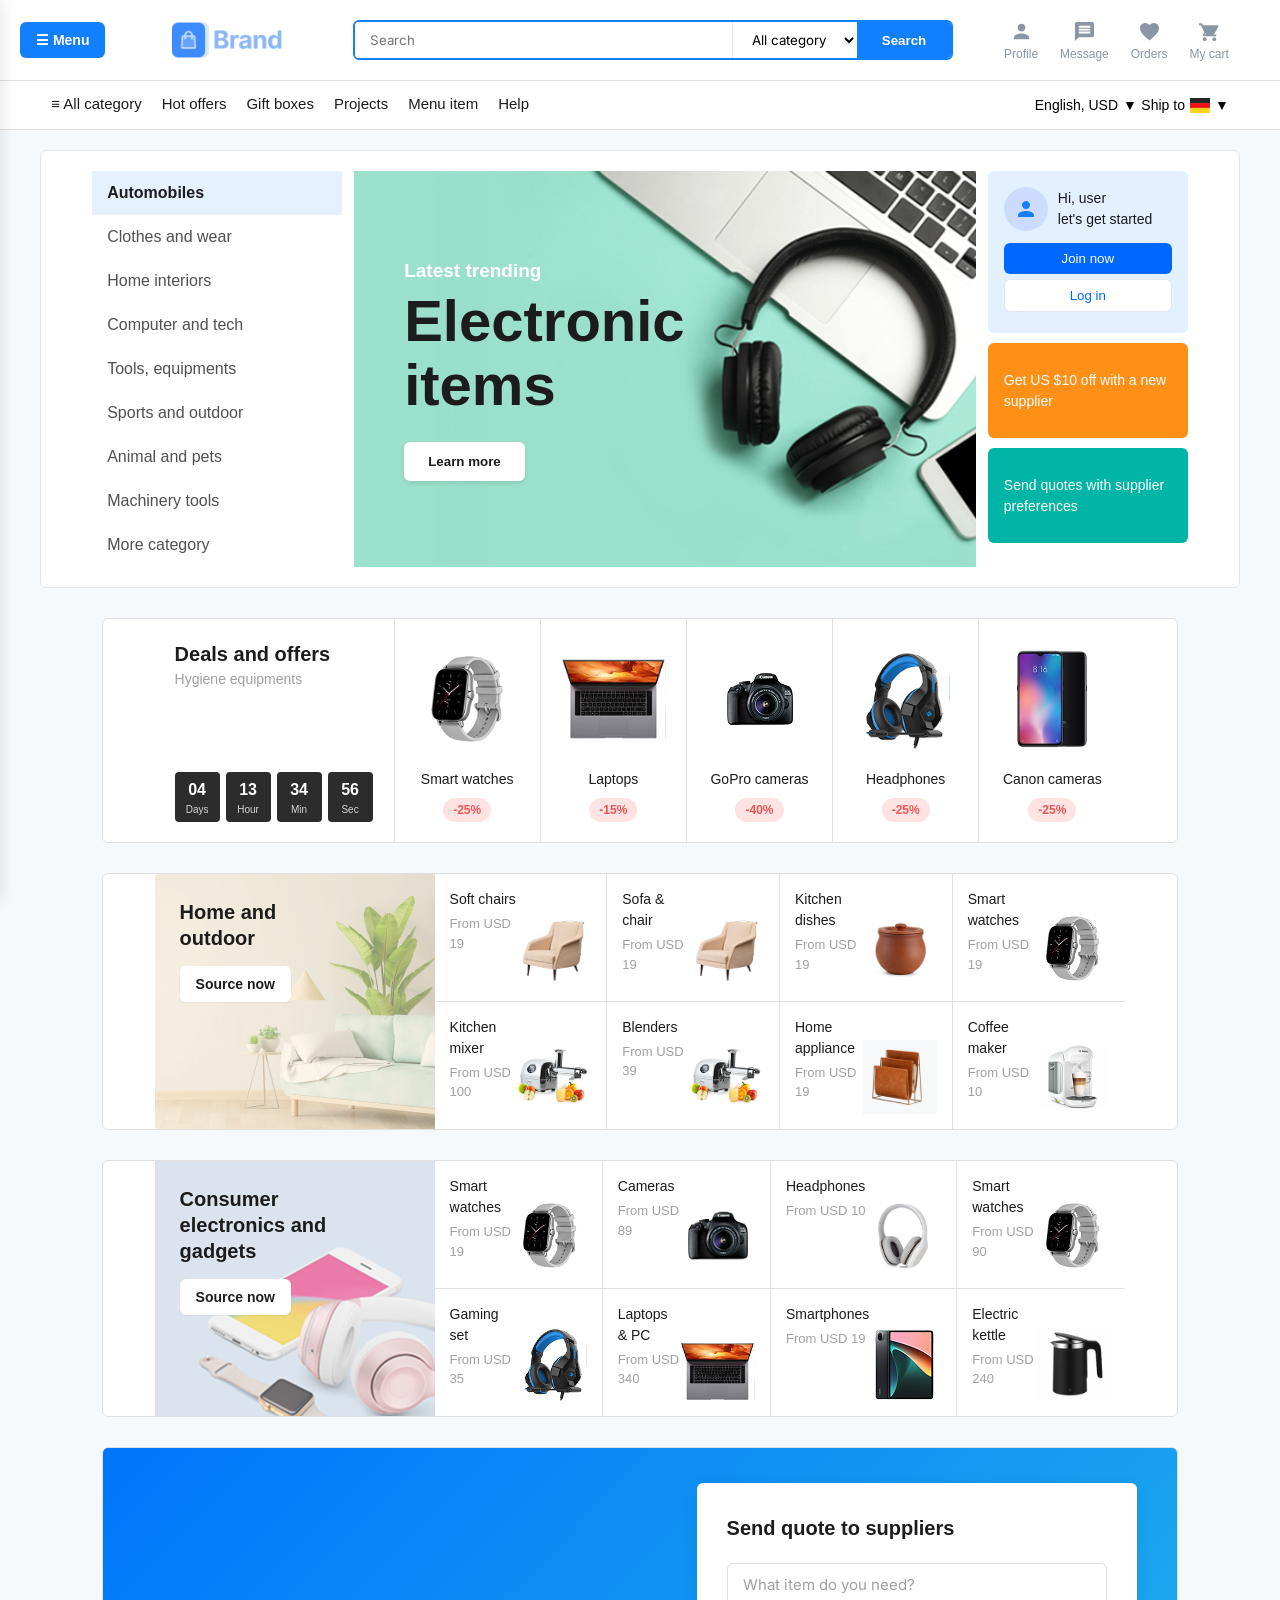
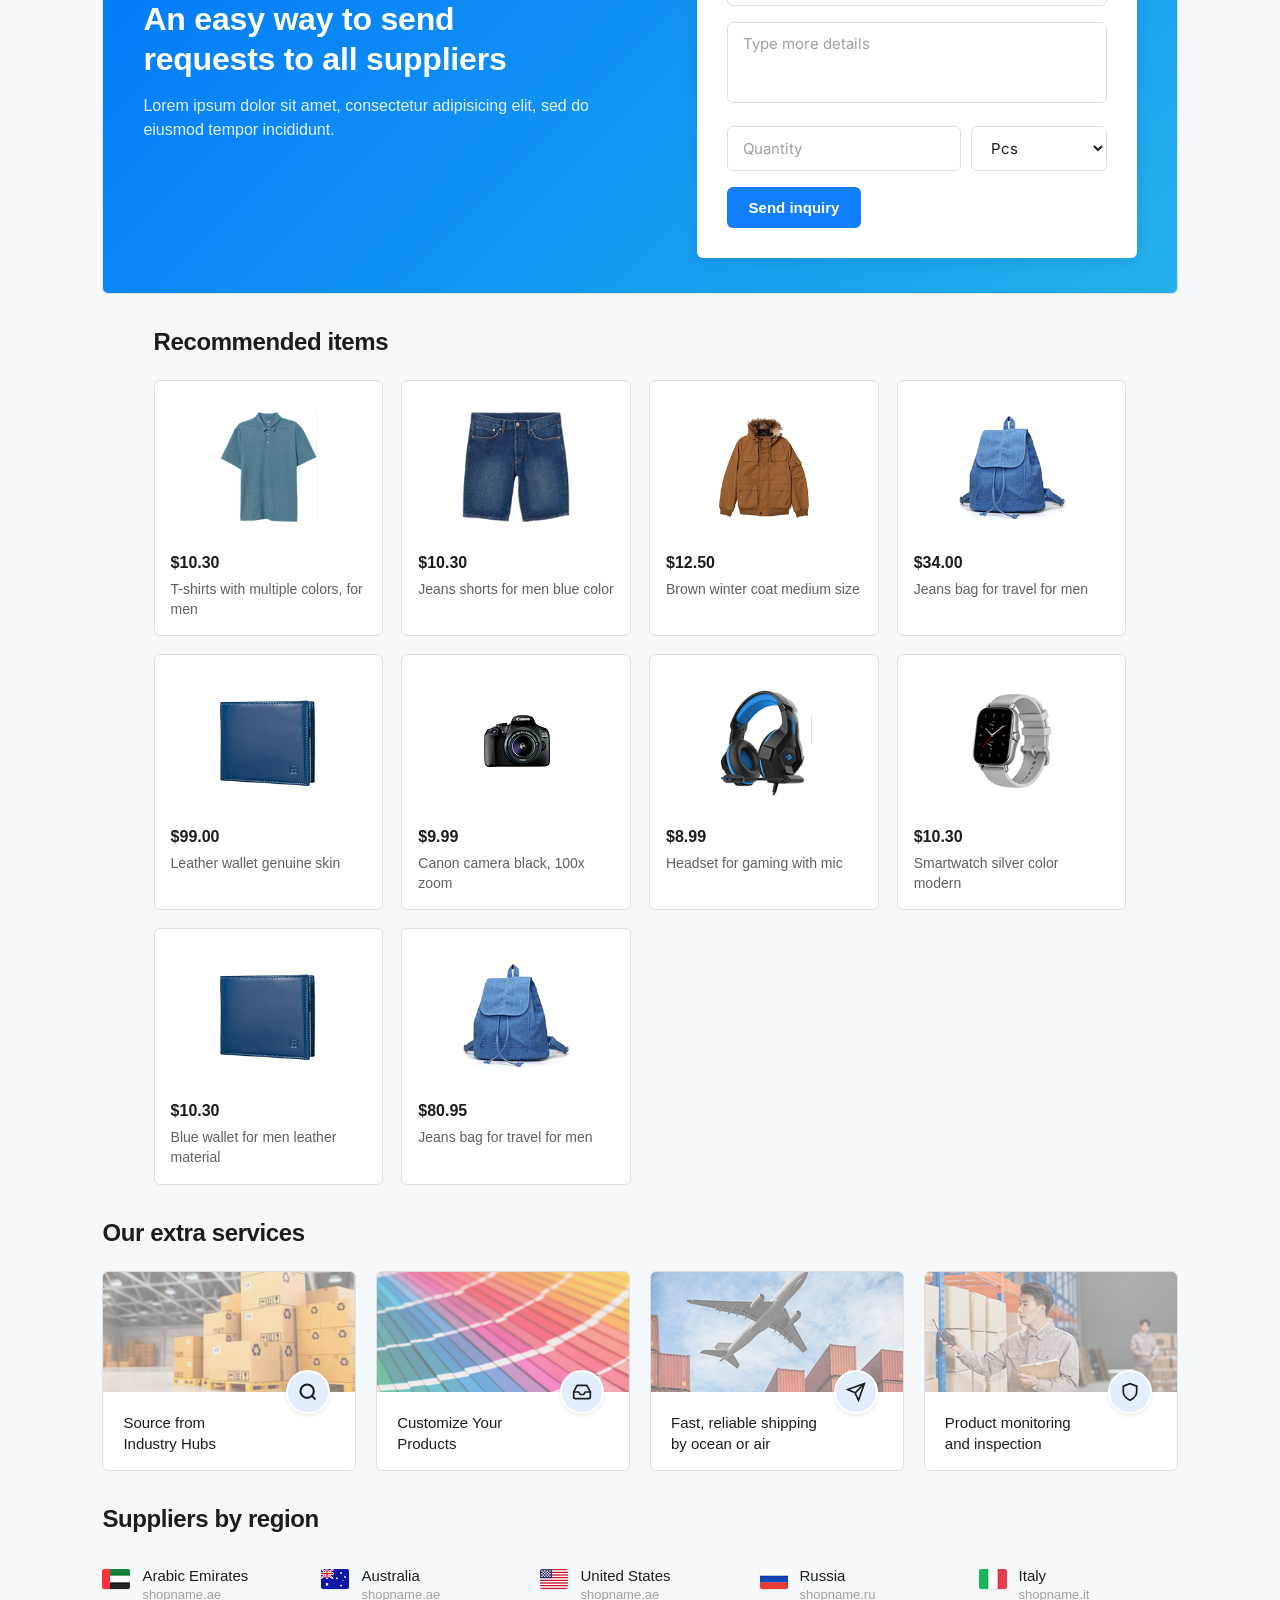
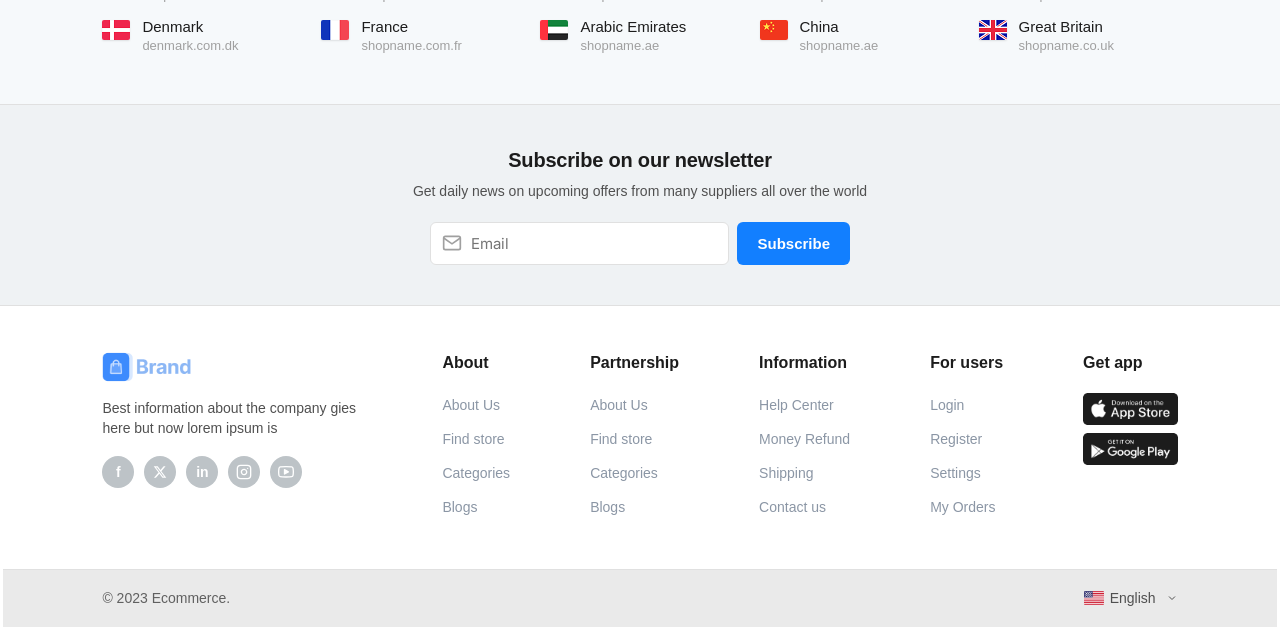
==== commit c0e891e6: "Complete ecommerce frontend updates" ====
--- a/index.html
+++ b/index.html
@@ -5,12 +5,47 @@
     <meta name="viewport" content="width=device-width, initial-scale=1.0">
     <title>Home - ECommerce Store</title>
     <link rel="stylesheet" href="css/style.css">
-    <button class="menu-trigger" onclick="toggleSidebar()">☰ Menu</button>
 </head>
 <body>
-<div id="sidebar-placeholder"></div>
+<aside class="sidebar">
+    <div class="sidebar-top-accent"></div>
+    <div class="sidebar-header">
+        <button class="sidebar-close-btn" onclick="toggleSidebar()">&times;</button>
+        <div class="sidebar-user-profile">
+            <div class="sidebar-avatar">
+                <svg viewBox="0 0 24 24" fill="#b0b8c1" width="32" height="32"><path d="M12 12c2.21 0 4-1.79 4-4s-1.79-4-4-4-4 1.79-4 4 1.79 4 4 4zm0 2c-2.67 0-8 1.34-8 4v2h16v-2c0-2.66-5.33-4-8-4z"/></svg>
+            </div>
+            <div class="sidebar-auth-links">
+                <a href="#">Sign in</a> <span class="divider-text">|</span> <a href="#">Register</a>
+            </div>
+        </div>
+    </div>
+    <nav class="sidebar-menu">
+        <ul class="sidebar-menu-group">
+            <li><a href="#" class="sidebar-menu-link"><svg class="sidebar-menu-icon" viewBox="0 0 24 24" fill="none" stroke="currentColor" stroke-width="2" width="20" height="20"><path d="M3 9l9-7 9 7v11a2 2 0 0 1-2 2H5a2 2 0 0 1-2-2z"></path><polyline points="9 22 9 12 15 12 15 22"></polyline></svg><span>Home</span></a></li>
+            <li><a href="#" class="sidebar-menu-link"><svg class="sidebar-menu-icon" viewBox="0 0 24 24" fill="none" stroke="currentColor" stroke-width="2" width="20" height="20"><line x1="8" y1="6" x2="21" y2="6"></line><line x1="8" y1="12" x2="21" y2="12"></line><line x1="8" y1="18" x2="21" y2="18"></line><line x1="3" y1="6" x2="3.01" y2="6"></line><line x1="3" y1="12" x2="3.01" y2="12"></line><line x1="3" y1="18" x2="3.01" y2="18"></line></svg><span>Categories</span></a></li>
+            <li><a href="#" class="sidebar-menu-link"><svg class="sidebar-menu-icon" viewBox="0 0 24 24" fill="none" stroke="currentColor" stroke-width="2" width="20" height="20"><path d="M20.84 4.61a5.5 5.5 0 0 0-7.78 0L12 5.67l-1.06-1.06a5.5 5.5 0 0 0-7.78 7.78l1.06 1.06L12 21.23l7.78-7.78 1.06-1.06a5.5 5.5 0 0 0 0-7.78z"></path></svg><span>Favorites</span></a></li>
+            <li><a href="#" class="sidebar-menu-link"><svg class="sidebar-menu-icon" viewBox="0 0 24 24" fill="none" stroke="currentColor" stroke-width="2" width="20" height="20"><circle cx="9" cy="21" r="1"></circle><circle cx="20" cy="21" r="1"></circle><path d="M1 1h4l2.68 13.39a2 2 0 0 0 2 1.61h9.72a2 2 0 0 0 2-1.61L23 6H6"></path></svg><span>My orders</span></a></li>
+        </ul>
+        <div class="sidebar-divider"></div>
+        <ul class="sidebar-menu-group">
+            <li><a href="#" class="sidebar-menu-link"><svg class="sidebar-menu-icon" viewBox="0 0 24 24" fill="none" stroke="currentColor" stroke-width="2" width="20" height="20"><circle cx="12" cy="12" r="10"></circle><path d="M12 6v6l4 2"></path></svg><span>English | USD</span></a></li>
+            <li><a href="#" class="sidebar-menu-link"><svg class="sidebar-menu-icon" viewBox="0 0 24 24" fill="none" stroke="currentColor" stroke-width="2" width="20" height="20"><path d="M21 15a2 2 0 0 1-2 2H7l-4 4V5a2 2 0 0 1 2-2h14a2 2 0 0 1 2 2z"></path></svg><span>Contact us</span></a></li>
+            <li><a href="#" class="sidebar-menu-link"><svg class="sidebar-menu-icon" viewBox="0 0 24 24" fill="none" stroke="currentColor" stroke-width="2" width="20" height="20"><rect x="3" y="3" width="18" height="18" rx="2" ry="2"></rect><line x1="9" y1="9" x2="15" y2="9"></line><line x1="9" y1="15" x2="15" y2="15"></line></svg><span>About</span></a></li>
+        </ul>
+        <div class="sidebar-divider"></div>
+        <ul class="sidebar-menu-group sidebar-legal-group">
+            <li><a href="#" class="sidebar-legal-link">User agreement</a></li>
+            <li><a href="#" class="sidebar-legal-link">Partnership</a></li>
+            <li><a href="#" class="sidebar-legal-link">Privacy policy</a></li>
+        </ul>
+    </nav>
+    <div class="sidebar-bottom-accent"></div>
+</aside>
+<div class="sidebar-overlay" onclick="toggleSidebar()"></div>
     <header class="main-header">
         <div class="header-top">
+            <button class="menu-trigger" onclick="toggleSidebar()">☰ Menu</button>
             <div class="logo">
                 <img src="assets/images/logo-colored.png" alt="Company Brand Logo">
             </div>
@@ -109,15 +144,12 @@
 
     <!-- Center Banner -->
     <div class="hero-main-banner">
-
+        <img src="assets/images/Banner-board-800x420-2.png" alt="Electronic Items" class="banner-bg-img">
         <div class="banner-text">
             <h3>Latest trending</h3>
             <h1>Electronic items</h1>
             <button class="banner-btn">Learn more</button>
         </div>
-        <div>
-<img src="assets/images/Banner-board-800x420 2.png" class="banner-img" alt="Electronic Items">
-    </div>
     </div>
 
     <!-- Right Side Panel -->
@@ -125,7 +157,11 @@
 
         <div class="user-card welcome-card">
             <div class="user-info">
-                <div class="avatar-placeholder"></div>
+                <div class="avatar-placeholder">
+                    <svg viewBox="0 0 24 24" fill="#127fff" width="24" height="24">
+                        <path d="M12 12c2.21 0 4-1.79 4-4s-1.79-4-4-4-4 1.79-4 4 1.79 4 4 4zm0 2c-2.67 0-8 1.34-8 4v2h16v-2c0-2.66-5.33-4-8-4z"/>
+                    </svg>
+                </div>
                 <p>Hi, user<br>let's get started</p>
             </div>
 
--- a/css/style.css
+++ b/css/style.css
@@ -40,7 +40,12 @@
     display: flex;
     justify-content: space-between;
     align-items: center;
-    padding: 20px 8%;
+    padding: 20px 8% 20px calc(8% + 180px);
+    position: relative;
+}
+
+.logo {
+    margin-left: 120px;
 }
 
 .logo img {
@@ -117,6 +122,35 @@
 .nav-icons a:hover,
 .nav-icons a:hover svg {
     color: var(--accent-color);
+}
+
+.nav-icons .icon-link {
+    position: relative;
+}
+
+.cart-badge {
+    position: absolute;
+    top: -6px;
+    right: -6px;
+    min-width: 18px;
+    height: 18px;
+    display: inline-flex;
+    align-items: center;
+    justify-content: center;
+    padding: 0 5px;
+    border-radius: 999px;
+    background-color: #ef4444;
+    color: #ffffff;
+    font-size: 11px;
+    font-weight: 700;
+    line-height: 1;
+    pointer-events: none;
+}
+
+.btn-wishlist.active svg path,
+.fav-btn.active svg path {
+    fill: #ef4444 !important;
+    stroke: #ef4444 !important;
 }
 
 /* Secondary Sub-Navigation Sub-Bar Style */
@@ -245,15 +279,18 @@
     display:flex;
     align-items:center;
     padding-left:50px;
-    overflow:hidden;
     position:relative;
-
-    background:
-        url("assets/images/Banner-board-800x420 2.png")
-        right center / contain
-        no-repeat;
-
     background-color:#73d8c9;
+}
+
+.banner-bg-img{
+    position:absolute;
+    left:0;
+    top:0;
+    height:100%;
+    width:100%;
+    object-fit:cover;
+    z-index:1;
 }
 
 .banner-text{
@@ -266,7 +303,7 @@
     margin:0 0 10px;
     font-size:32px;
     font-weight:400;
-    color:#1c1c1c;
+    color:#ffffff;
 }
 
 .banner-text h1{
@@ -322,6 +359,9 @@
     height:44px;
     border-radius:50%;
     background:#ccdbff;
+    display:flex;
+    align-items:center;
+    justify-content:center;
 }
 
 .btn-join,
@@ -1658,32 +1698,33 @@
 /* =========================================================
    SIDEBAR
    ========================================================= */
-.sidebar{
+.product-sidebar{
   width: 240px;
   flex: 0 0 240px;
   background: var(--bg-page);
 }
 
-.filter-block{
+/* Product sidebar uses old class names, target with context */
+.product-sidebar .filter-block{
   padding: 18px 0;
   border-bottom: 1px solid var(--border-light);
 }
-.filter-block.last{ border-bottom: none; }
-
-.filter-head{
+.product-sidebar .filter-block.last{ border-bottom: none; }
+
+.product-sidebar .filter-head{
   display: flex;
   align-items: center;
   justify-content: space-between;
   margin-bottom: 10px;
 }
-.filter-head h3{
+.product-sidebar .filter-head h3{
   margin: 0;
   font-size: 14px;
   font-weight: 600;
   color: var(--text-heading);
   letter-spacing: .1px;
 }
-.chev{
+.product-sidebar .chev{
   background: none;
   border: none;
   padding: 2px;
@@ -1692,36 +1733,36 @@
 }
 
 /* plain category list */
-.plain-list{
+.product-sidebar .plain-list{
   list-style: none;
   margin: 0;
   padding: 0;
 }
-.plain-list li{
+.product-sidebar .plain-list li{
   font-size: 13.5px;
   color: var(--text-body);
   padding: 6px 0;
   cursor: pointer;
 }
-.plain-list li:hover{ color: var(--text-heading); }
-
-.see-all{
+.product-sidebar .plain-list li:hover{ color: var(--text-heading); }
+
+.product-sidebar .see-all{
   display: inline-block;
   margin-top: 4px;
   font-size: 13.5px;
   font-weight: 500;
   color: var(--blue);
 }
-.see-all:hover{ text-decoration: underline; }
+.product-sidebar .see-all:hover{ text-decoration: underline; }
 
 /* checkbox lists */
-.check-list{
+.product-sidebar .check-list{
   list-style: none;
   margin: 0;
   padding: 0;
 }
-.check-list li{ padding: 5px 0; }
-.check-list label{
+.product-sidebar .check-list li{ padding: 5px 0; }
+.product-sidebar .check-list label{
   display: flex;
   align-items: center;
   gap: 10px;
@@ -1730,7 +1771,7 @@
   cursor: pointer;
   user-select: none;
 }
-.check-list input[type="checkbox"]{
+.product-sidebar .check-list input[type="checkbox"]{
   position: absolute;
   opacity: 0;
   width: 16px;
@@ -1738,7 +1779,7 @@
   margin: 0;
   cursor: pointer;
 }
-.check-list .box{
+.product-sidebar .check-list .box{
   width: 16px;
   height: 16px;
   border: 1.5px solid #C7CDD4;
@@ -1747,11 +1788,11 @@
   position: relative;
   background: var(--white);
 }
-.check-list input:checked + .box{
+.product-sidebar .check-list input:checked + .box{
   background: var(--blue);
   border-color: var(--blue);
 }
-.check-list input:checked + .box::after{
+.product-sidebar .check-list input:checked + .box::after{
   content: "";
   position: absolute;
   left: 4px;
@@ -2281,44 +2322,35 @@
 /* ---- Cart items card ---- */
 
 .cart-items-card {
-  /* Updated to match your specific properties */
-  width: 880px;
-  height: 552px;
-  
-  /* Retaining your existing styles */
+  width: 100%;
+  max-width: 100%;
+  min-height: auto;
   background-color: var(--color-bg-white);
-  border: 1px solid #DEE2E7; /* Changed from 2px blue to match design specs */
+  border: 1px solid #DEE2E7;
   border-radius: var(--radius-lg);
-  padding: 4px 28px 24px;
-  
-  /* Adding these to ensure the internal layout doesn't break */
-  box-sizing: border-box; /* Ensures padding doesn't increase width */
-  overflow-y: auto;       /* Adds a scrollbar if content exceeds 552px height */
+  padding: 20px 24px 24px;
+  box-sizing: border-box;
 }
 
 .cart-item {
-  display: flex;
-  align-items: flex-start;
+  display: grid;
+  grid-template-columns: 72px minmax(0, 1fr) 116px;
   gap: 18px;
+  align-items: center;
   padding: 22px 0;
   border-bottom: 1px solid var(--color-border-light);
 }
 
-.cart-item:first-child {
-  padding-top: 20px;
-}
-
 .cart-item:last-of-type {
   border-bottom: none;
 }
 
 .item-thumb {
-  width: 64px;
-  height: 64px;
-  border-radius: var(--radius-sm);
-  background-color: #F1F2F4;
+  width: 72px;
+  height: 72px;
+  border-radius: 18px;
+  background-color: #F7F8FA;
   overflow: hidden;
-  flex-shrink: 0;
   display: flex;
   align-items: center;
   justify-content: center;
@@ -2330,8 +2362,34 @@
   object-fit: cover;
 }
 
+.item-thumb,
+.product-image,
+.saved-card-img {
+  transition: transform 0.25s ease, box-shadow 0.25s ease;
+}
+
+.item-thumb:hover,
+.product-image:hover,
+.saved-card-img:hover {
+  transform: translateY(-4px);
+  box-shadow: 0 18px 35px rgba(0, 0, 0, 0.08);
+}
+
+.item-thumb img,
+.product-image img,
+.saved-card-img img {
+  transition: transform 0.25s ease;
+}
+
+.item-thumb:hover img,
+.product-image:hover img,
+.saved-card-img:hover img {
+  transform: scale(1.05);
+}
+
 .item-info {
-  flex: 1;
+  display: flex;
+  flex-direction: column;
   min-width: 0;
 }
 
@@ -2339,43 +2397,123 @@
   font-size: 15px;
   font-weight: 600;
   color: var(--color-text-primary);
-  margin-bottom: 6px;
+  margin-bottom: 8px;
 }
 
 .item-meta {
   font-size: 13px;
   color: var(--color-text-muted);
   line-height: 1.6;
-  margin-bottom: 12px;
-}
-
-.item-meta strong {
-  font-weight: 400;
-  color: var(--color-text-muted);
+  margin-bottom: 14px;
 }
 
 .item-actions {
   display: flex;
-  gap: 10px;
+  gap: 12px;
+  flex-wrap: wrap;
 }
 
 .btn-pill {
   font-size: 12px;
-  font-weight: 500;
-  padding: 6px 16px;
-  border-radius: var(--radius-pill);
+  font-weight: 600;
+  padding: 8px 14px;
+  border-radius: 999px;
   border: 1px solid transparent;
+  transition: all 0.2s ease;
 }
 
 .btn-remove {
   color: var(--color-red);
-  background-color: #FFEDED;
+  background-color: #FFF0F0;
+  border-color: #FFD6D6;
+}
+
+.btn-remove:hover {
+  background-color: #FFE5E5;
 }
 
 .btn-save {
+  color: #127fff;
+  background-color: #F2F7FF;
+  border-color: #DCE8FF;
+}
+
+.btn-save:hover {
+  background-color: #E6F0FF;
+}
+
+.btn-add {
+  color: #127fff;
+  background-color: #EAF3FF;
+  border-color: #D7E4FF;
+}
+
+.btn-add:hover {
+  background-color: #D8E8FF;
+}
+
+.item-price-col {
+  display: flex;
+  flex-direction: column;
+  align-items: flex-end;
+  gap: 12px;
+  text-align: right;
+}
+
+.item-price {
+  font-size: 16px;
+  font-weight: 700;
+  color: var(--color-text-primary);
+}
+
+.qty-select {
+  display: inline-flex;
+  align-items: center;
+  gap: 8px;
+  font-size: 13px;
+  color: var(--color-text-secondary);
+  border: 1px solid var(--color-border);
+  border-radius: 999px;
+  padding: 10px 14px;
+  background-color: var(--color-bg-white);
+  cursor: pointer;
+}
+
+.qty-select svg {
+  width: 14px;
+  height: 14px;
+  color: var(--color-text-muted);
+}
+
+.cart-card-footer {
+  display: flex;
+  align-items: center;
+  justify-content: space-between;
+  padding-top: 20px;
+  gap: 16px;
+}
+
+.btn-back {
+  display: inline-flex;
+  align-items: center;
+  gap: 10px;
+  background-color: var(--color-primary-blue);
+  color: var(--color-bg-white);
+  font-size: 13px;
+  font-weight: 600;
+  padding: 12px 22px;
+  border-radius: 999px;
+}
+
+.btn-back svg {
+  width: 14px;
+  height: 14px;
+}
+
+.link-remove-all {
+  font-size: 13px;
+  font-weight: 600;
   color: var(--color-primary-blue);
-  background-color: var(--color-bg-white);
-  border-color: var(--color-border);
 }
 
 .item-price-col {
@@ -2752,8 +2890,18 @@
     grid-template-columns: 1fr;
   }
 
+  .summary-col {
+    width: 100%;
+  }
+
   .saved-grid {
     grid-template-columns: repeat(2, 1fr);
+  }
+
+  .cart-card-footer {
+    flex-direction: column;
+    align-items: flex-start;
+    gap: 12px;
   }
 
   .footer-top-container {
@@ -2772,7 +2920,8 @@
   }
 
   .cart-item {
-    flex-wrap: wrap;
+    grid-template-columns: 1fr;
+    gap: 16px;
   }
 
   .item-price-col {
@@ -2780,7 +2929,30 @@
     flex-direction: row;
     align-items: center;
     justify-content: space-between;
-    margin-top: 8px;
+    margin-top: 0;
+  }
+
+  .item-info {
+    order: 1;
+  }
+
+  .item-price-col {
+    order: 2;
+  }
+
+  .saved-grid {
+    grid-template-columns: 1fr;
+  }
+
+  .summary-col {
+    order: 2;
+    width: 100%;
+  }
+
+  .cart-card-footer {
+    flex-direction: column;
+    align-items: stretch;
+    gap: 12px;
   }
 
   .discount-banner {
@@ -2806,13 +2978,36 @@
 
 @media (max-width: 480px) {
   .saved-grid {
-    grid-template-columns: 1fr 1fr;
+    grid-template-columns: 1fr;
   }
 
   .footer-top-container {
     grid-template-columns: 1fr 1fr;
   }
 }
+
+.toast-message {
+  position: fixed;
+  bottom: 24px;
+  left: 50%;
+  transform: translateX(-50%) translateY(24px);
+  background: rgba(20, 20, 20, 0.92);
+  color: #fff;
+  padding: 12px 18px;
+  border-radius: 999px;
+  font-size: 14px;
+  box-shadow: 0 18px 40px rgba(0, 0, 0, 0.18);
+  opacity: 0;
+  pointer-events: none;
+  transition: opacity 0.2s ease, transform 0.2s ease;
+  z-index: 9999;
+}
+
+.toast-message.show {
+  opacity: 1;
+  transform: translateX(-50%) translateY(0);
+}
+
 /* ==========================================================================
    MAIN LAYOUT
    ========================================================================== */
@@ -3089,6 +3284,18 @@
   padding: 16px;
   display: flex;
   flex-direction: column;
+  transition: transform 0.25s ease, box-shadow 0.25s ease, border-color 0.25s ease;
+  cursor: pointer;
+}
+
+.product-card:hover {
+  transform: translateY(-4px);
+  border-color: rgba(0, 117, 254, 0.15);
+  box-shadow: 0 18px 35px rgba(0, 0, 0, 0.08);
+}
+
+.product-card .product-image img {
+  cursor: pointer;
 }
  
 .product-image {
@@ -3251,172 +3458,249 @@
   width: 14px;
   height: 14px;
 } 
-* {
-    box-sizing: border-box;
-    margin: 0;
-    padding: 0;
-    font-family: 'Segoe UI', Tahoma, Geneva, Verdana, sans-serif;
-}
-
-body {
-    background-color: #f4f4f4;
-}
-
-.sidebar {
-    width: 280px;
-    height: 100vh;
-    background-color: #fff;
-    display: flex;
-    flex-direction: column;
-    box-shadow: 2px 0 10px rgba(0,0,0,0.1);
-    position: relative;
-}
-
-/* Accent Bars */
-.top-accent, .bottom-accent {
-    height: 4px;
-    background-color: #00a2ff;
-    width: 100%;
-}
-
-.bottom-accent {
-    position: absolute;
-    bottom: 0;
-}
-
-/* Header Section */
-.sidebar-header {
-    background-color: #ecf2f6;
-    padding: 20px;
-    position: relative;
-}
-
-.close-btn {
-    position: absolute;
-    right: 15px;
-    top: 10px;
-    background: none;
-    border: none;
-    font-size: 24px;
-    color: #cbd5e0;
-    cursor: pointer;
-}
-
-.user-profile {
-    margin-top: 5px;
-}
-
-.avatar {
-    width: 45px;
-    height: 45px;
-    background-color: #cbd5e0;
-    border-radius: 50%;
-    display: flex;
-    align-items: center;
-    justify-content: center;
-    margin-bottom: 10px;
-}
-
-.avatar svg {
-    width: 30px;
-}
-
-.auth-links {
-    font-size: 15px;
-    color: #4a5568;
-}
-
-.auth-links a {
-    text-decoration: none;
-    color: #2d3748;
-    font-weight: 500;
-}
-
-/* Menu Section */
-.sidebar-menu {
-    padding-top: 10px;
-}
-
-.menu-group {
-    list-style: none;
-}
-
-.menu-group li a {
-    display: flex;
-    align-items: center;
-    padding: 12px 20px;
-    text-decoration: none;
-    color: #4a5568;
-    font-size: 15px;
-    transition: background 0.2s;
-}
-
-.menu-group li a:hover {
-    background-color: #f7fafc;
-}
-
-.icon {
-    display: inline-block;
-    width: 30px;
-    font-size: 18px;
-    color: #718096;
-}
-
-/* Dividers */
-.divider {
-    height: 1px;
-    background-color: #edf2f7;
-    margin: 10px 0;
-}
-
-/* Bottom Links (No icons) */
-.legal-links li a {
-    padding-left: 20px;
-    font-size: 14px;
-}
-/* Sidebar Fix */
+/* ==========================================================================
+   SIDEBAR - Mobile Menu Component
+   ========================================================================== */
+
 .sidebar {
     position: fixed;
     top: 0;
-    left: -280px; /* Hidden off-screen */
-    width: 280px;
+    left: -300px;
+    width: 300px;
     height: 100vh;
-    background: #fff;
+    background: #ffffff;
     z-index: 2000;
-    transition: left 0.3s cubic-bezier(0.4, 0, 0.2, 1);
-    box-shadow: 4px 0 10px rgba(0,0,0,0.1);
+    transition: left 0.3s ease-out;
+    box-shadow: 2px 0 15px rgba(0, 0, 0, 0.1);
+    display: flex;
+    flex-direction: column;
+    overflow-y: auto;
+    font-family: var(--font-main);
 }
 
 .sidebar.active {
-    left: 0; /* Slide in */
-}
-
-/* Dim the background when menu is open */
+    left: 0;
+}
+
+.sidebar * {
+    box-sizing: border-box;
+}
+
+/* Top Accent Bar */
+.sidebar-top-accent {
+    height: 4px;
+    background: #127fff;
+    width: 100%;
+    flex-shrink: 0;
+}
+
+/* Sidebar Header */
+.sidebar-header {
+    background: #f0f5fa;
+    padding: 20px;
+    position: relative;
+    border-bottom: 1px solid #e8eef7;
+    flex-shrink: 0;
+}
+
+.sidebar-close-btn {
+    position: absolute;
+    right: 12px;
+    top: 12px;
+    background: none;
+    border: none;
+    font-size: 28px;
+    color: #8b96a5;
+    cursor: pointer;
+    transition: color 0.2s;
+    padding: 0;
+    width: 30px;
+    height: 30px;
+    display: flex;
+    align-items: center;
+    justify-content: center;
+}
+
+.sidebar-close-btn:hover {
+    color: #505050;
+}
+
+/* User Profile Section */
+.sidebar-user-profile {
+    margin-top: 5px;
+}
+
+.sidebar-avatar {
+    width: 48px;
+    height: 48px;
+    background: #e8eef7;
+    border-radius: 50%;
+    display: flex;
+    align-items: center;
+    justify-content: center;
+    margin-bottom: 12px;
+    flex-shrink: 0;
+}
+
+.sidebar-avatar svg {
+    width: 28px;
+    height: 28px;
+    display: block;
+}
+
+.sidebar-auth-links {
+    font-size: 14px;
+    color: #505050;
+    font-weight: 500;
+}
+
+.sidebar-auth-links a {
+    text-decoration: none;
+    color: #127fff;
+    font-weight: 600;
+    transition: opacity 0.2s;
+}
+
+.sidebar-auth-links a:hover {
+    opacity: 0.8;
+}
+
+.divider-text {
+    color: #d0d0d0;
+    margin: 0 5px;
+}
+
+/* Sidebar Menu */
+.sidebar-menu {
+    flex: 1;
+    padding: 0;
+    margin: 0;
+    overflow-y: auto;
+}
+
+.sidebar-menu-group {
+    list-style: none;
+    padding: 0;
+    margin: 0;
+}
+
+.sidebar-menu-link {
+    display: flex;
+    align-items: center;
+    gap: 12px;
+    padding: 14px 20px;
+    text-decoration: none;
+    color: #505050;
+    font-size: 15px;
+    font-weight: 500;
+    transition: background 0.2s, color 0.2s;
+    border-left: 3px solid transparent;
+}
+
+.sidebar-menu-link:hover {
+    background: #f5f9fc;
+    color: #127fff;
+    border-left-color: #127fff;
+}
+
+.sidebar-menu-icon {
+    width: 20px;
+    height: 20px;
+    color: #8b96a5;
+    stroke-linecap: round;
+    stroke-linejoin: round;
+    flex-shrink: 0;
+    transition: color 0.2s;
+    display: block;
+}
+
+.sidebar-menu-link:hover .sidebar-menu-icon {
+    color: #127fff;
+}
+
+.sidebar-divider {
+    height: 1px;
+    background: #eef2f7;
+    margin: 8px 0;
+}
+
+/* Legal Links Group */
+.sidebar-legal-group {
+    padding-bottom: 20px;
+}
+
+.sidebar-legal-link {
+    display: block;
+    padding: 12px 20px;
+    text-decoration: none;
+    color: #8b96a5;
+    font-size: 14px;
+    font-weight: 400;
+    transition: color 0.2s;
+}
+
+.sidebar-legal-link:hover {
+    color: #127fff;
+}
+
+/* Bottom Accent Bar */
+.sidebar-bottom-accent {
+    height: 4px;
+    background: #127fff;
+    width: 100%;
+    margin-top: auto;
+    flex-shrink: 0;
+}
+
+/* Overlay */
 .sidebar-overlay {
     position: fixed;
     top: 0;
     left: 0;
     width: 100vw;
     height: 100vh;
-    background: rgba(0,0,0,0.4);
+    background: rgba(0, 0, 0, 0.4);
     display: none;
     z-index: 1500;
+    opacity: 0;
+    transition: opacity 0.3s;
 }
 
 .sidebar-overlay.visible {
     display: block;
-}
-
-/* Ensure the Toggle Button is visible */
+    opacity: 1;
+}
+
+/* Menu Trigger Button */
 .menu-trigger {
-    background: #0D6EFD;
+    background: #127fff;
     color: white;
     border: none;
-    padding: 8px 15px;
-    border-radius: 4px;
+    padding: 10px 16px;
+    border-radius: 6px;
     cursor: pointer;
     font-weight: 600;
-    margin: 10px;
+    font-size: 14px;
+    transition: background 0.2s;
+    display: inline-flex;
+    align-items: center;
+    justify-content: center;
+    position: absolute;
+    top: 50%;
+    left: 20px;
+    transform: translateY(-50%);
+    z-index: 3000;
+}
+
+.menu-trigger:hover {
+    background: #0d5fcf;
+}
+
+/* Mobile Responsive */
+@media (max-width: 768px) {
+    .menu-trigger {
+        display: inline-block;
+    }
 }
 
 /* Desktop Responsiveness - Ensuring grids scale properly */
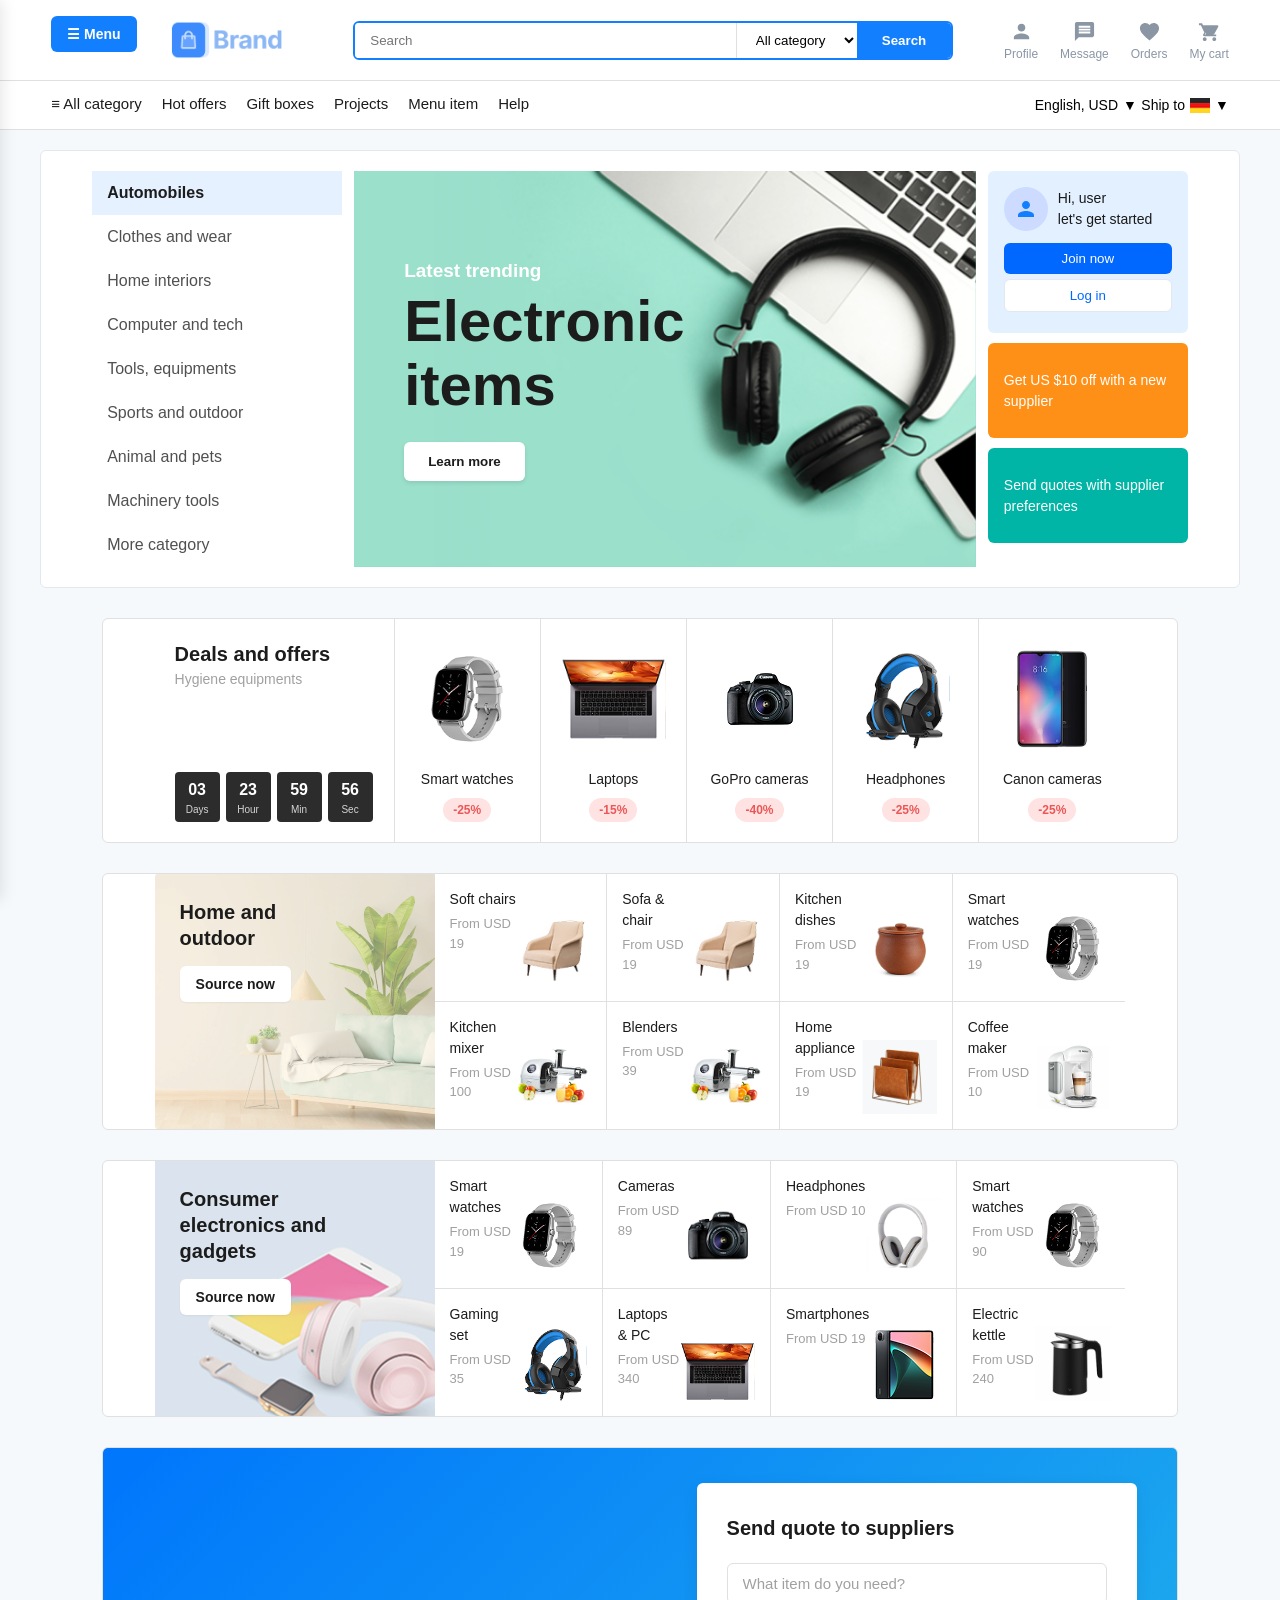
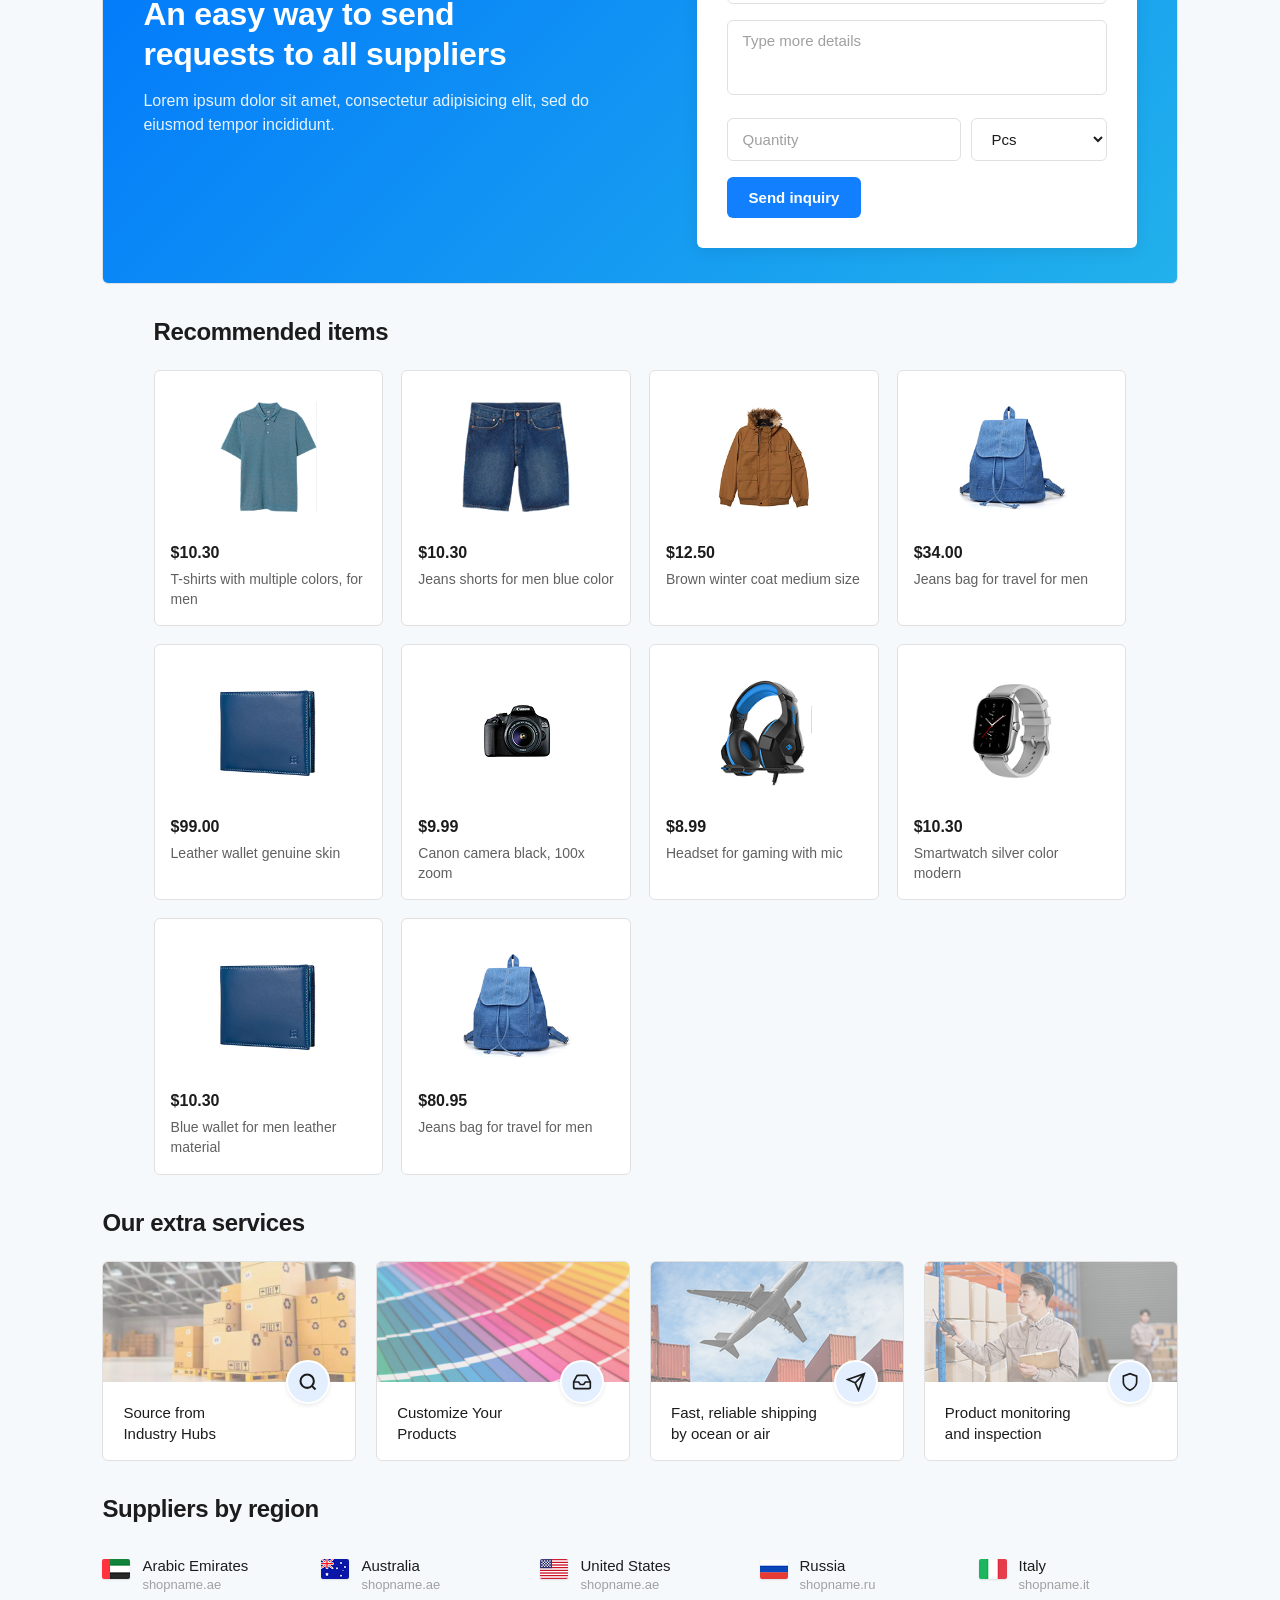
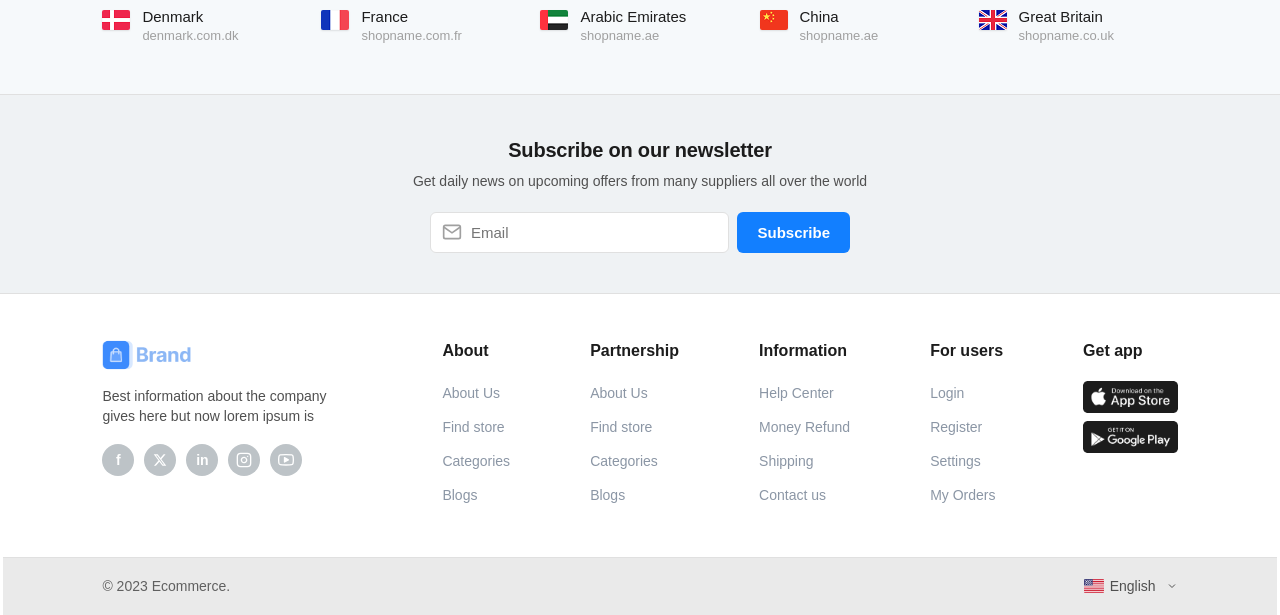
==== commit 7d95674e: "feat: complete mobile responsive fixes and layout updates for the entire frontend" ====
--- a/index.html
+++ b/index.html
@@ -646,7 +646,7 @@
                 <div class="footer-logo">
                     <img src="assets/images/logo-colored.png" alt="Brand Logo" onerror="this.style.display='none'">
                 </div>
-                <p class="brand-info-summary">Best information about the company gies here but now lorem ipsum is</p>
+                <p class="brand-info-summary">Best information about the company gives here but now lorem ipsum is</p>
                 <div class="social-links-row">
     <a href="#" class="social-icon" aria-label="Facebook"><span>f</span></a>
     
--- a/css/style.css
+++ b/css/style.css
@@ -1,6 +1,18 @@
 /* ==========================================================================
    1. DESIGN SYSTEM VARIABLES & RESET
    ========================================================================== */
+html, body {
+  width: 100%;
+  max-width: 100%;
+  overflow-x: hidden;
+  margin: 0;
+  padding: 0;
+  box-sizing: border-box;
+}
+
+*, *:before, *:after {
+  box-sizing: inherit;
+}
 @import url('https://fonts.googleapis.com/css2?family=Inter:wght@400;500;600;700&display=swap');
 
 :root {
@@ -40,8 +52,10 @@
     display: flex;
     justify-content: space-between;
     align-items: center;
+    flex-wrap: wrap;
     padding: 20px 8% 20px calc(8% + 180px);
     position: relative;
+    gap: 16px;
 }
 
 .logo {
@@ -291,7 +305,21 @@
     width:100%;
     object-fit:cover;
     z-index:1;
-}
+    /* Smooth transition configuration */
+    transition: transform 0.5s cubic-bezier(0.25, 1, 0.5, 1), 
+                filter 0.5s cubic-bezier(0.25, 1, 0.5, 1);
+    will-change: transform;
+}
+
+/* 2. Trigger the premium popping effect when the user hovers over the banner */
+.hero-main-banner:hover .banner-bg-img {
+    /* scale(1.03) gives a 3% smooth zoom, translateY(-3px) lifts it slightly */
+    transform: scale(1.03) translateY(-3px);
+    
+    /* Adds a clean, soft drop-shadow depth behind the headphones graphic contours */
+    filter: drop-shadow(0 12px 20px rgba(0, 0, 0, 0.15));
+}
+
 
 .banner-text{
     width:340px;
@@ -1227,6 +1255,17 @@
         margin-right: 4%;
     }
 
+    /* Collapse the desktop-only 180px reserved space so the menu
+       button has room and content doesn't get pushed off to one side */
+    .header-top {
+        padding-left: 4%;
+        padding-right: 4%;
+        padding-top: 70px; /* clears the absolutely-positioned menu-trigger */
+    }
+    .logo {
+        margin-left: 0;
+    }
+
     /* Stack Sections */
     .deals-section, .category-group-block { flex-direction: column; }
     .deals-countdown-box, .group-banner-cover { width: 100%; border: none; }
@@ -1234,19 +1273,42 @@
     .deals-products-grid, .recommend-products-container { grid-template-columns: repeat(2, 1fr); }
     .services-grid-container { grid-template-columns: 1fr; }
     
-    /* Hide non-essential elements on phone */
-    .banner-image-container, .hero-right-panel { display: none; }
+    /* Stack instead of hiding: hero side panels move below the main
+       content rather than disappearing */
+    .hero-container { flex-direction: column; }
+    .sidebar-categories, .hero-main-banner, .hero-right-panel {
+        width: 100%;
+        display: flex;
+    }
+    .banner-image-container { display: none; }
     .banner-text { max-width: 100%; text-align: center; }
-    
+
+    /* Product/cart/listing layouts: stack the side columns below content
+       instead of vanishing */
+    .product-container { grid-template-columns: 1fr; }
+    .product-gallery, .main-image { width: 100%; }
+    .description-container { flex-direction: column; }
+    .sidebar-card { width: 100%; }
+    .page-wrap { flex-direction: column; }
+    .product-sidebar { width: 100%; flex: 0 0 auto; }
+    .listing-layout { grid-template-columns: 1fr; }
+
     /* Footer stacking */
     .footer-top-container { flex-direction: column; }
     .footer-bottom-bar { flex-direction: column; gap: 15px; }
+
+    /* These grids had no mobile override at all and would squash
+       5-6 items into a phone-width row */
+    .related-grid { grid-template-columns: repeat(2, 1fr); }
+    .region-grid-container { grid-template-columns: repeat(2, 1fr); }
 }
 
 /* Small Phones (480px and below) */
 @media (max-width: 480px) {
     .deals-products-grid, .recommend-products-container { grid-template-columns: 1fr; }
     .inquiry-overlay-gradient { flex-direction: column; padding: 20px; }
+    .related-grid { grid-template-columns: 1fr; }
+    .region-grid-container { grid-template-columns: 1fr; }
 }
 /* ==========================================================================
    13. PRODUCT DETAILS PAGE (PDP)
@@ -1851,10 +1913,13 @@
 }
 
 /* price range slider */
+/* price range slider */
 .range-slider{
   position: relative;
   height: 18px;
   margin: 10px 2px 18px;
+  /* FIX 1: Prevents mobile gestures from locking the track */
+  touch-action: none; 
 }
 .range-track{
   position: absolute;
@@ -1864,6 +1929,7 @@
   height: 3px;
   background: #DCE6FB;
   border-radius: 2px;
+  z-index: 1; /* Lowest structural layer */
 }
 .range-track-active{
   position: absolute;
@@ -1873,6 +1939,7 @@
   height: 3px;
   background: var(--blue);
   border-radius: 2px;
+  z-index: 2; /* Middle visual layer */
 }
 .range-handle{
   position: absolute;
@@ -1884,8 +1951,18 @@
   border-radius: 50%;
   transform: translateX(-50%);
   box-shadow: 0 1px 3px rgba(0,0,0,.12);
-}
-
+  
+  z-index: 10 !important; 
+  
+  cursor: grab;
+  pointer-events: auto !important; 
+}
+
+
+.range-handle:active {
+  cursor: grabbing;
+  background: var(--blue) !important;
+}
 .min-max-row{
   display: flex;
   gap: 12px;
@@ -3467,6 +3544,7 @@
     top: 0;
     left: -300px;
     width: 300px;
+    max-width: 85vw;
     height: 100vh;
     background: #ffffff;
     z-index: 2000;
@@ -3686,21 +3764,13 @@
     align-items: center;
     justify-content: center;
     position: absolute;
-    top: 50%;
-    left: 20px;
-    transform: translateY(-50%);
+    top: 16px;
+    left: 4%;
     z-index: 3000;
 }
 
 .menu-trigger:hover {
     background: #0d5fcf;
-}
-
-/* Mobile Responsive */
-@media (max-width: 768px) {
-    .menu-trigger {
-        display: inline-block;
-    }
 }
 
 /* Desktop Responsiveness - Ensuring grids scale properly */
@@ -3721,7 +3791,20 @@
     }
     .sidebar-categories, .hero-right-panel {
         width: 100%;
-        display: none; /* Hide side-panels on small laptop screens */
+        display: flex;
+    }
+    .sidebar-categories ul {
+        display: flex;
+        flex-wrap: wrap;
+        gap: 8px;
+    }
+    .hero-right-panel {
+        flex-direction: row;
+        flex-wrap: wrap;
+    }
+    .hero-right-panel .user-card {
+        flex: 1;
+        min-width: 200px;
     }
     .product-grid {
         grid-template-columns: repeat(2, 1fr);
@@ -3729,4 +3812,429 @@
     .cart-section {
         grid-template-columns: 1fr; /* Stack cart totals below items */
     }
+}
+@media (max-width: 576px) {
+    /* 1. Reduce the gap between icons to maximize space */
+    .nav-icons {
+        gap: 14px !important;
+    }
+
+    /* 2. Hide the text labels entirely under the icons */
+    .nav-icons span {
+        display: none !important;
+    }
+/* ==========================================================================
+   LISTING PAGE MOBILE OPTIMIZATION (FIXES CROPPING & EMPTY SPACE)
+   ========================================================================== */
+
+@media (max-width: 992px) {
+    /* 1. Reset the Grid Layout: Remove the 250px left column */
+    .listing-layout, 
+    .page-wrap {
+        display: block !important; /* Switch from Grid/Flex to Block for easier stacking */
+        width: 100% !important;
+        padding: 10px 15px !important;
+        margin: 0 !important;
+    }
+
+    /* 2. Fix the Sidebar: Stop it from pushing content to the right */
+    .product-sidebar, 
+    .filter-sidebar {
+        width: 100% !important;
+        flex: none !important;
+        margin-bottom: 20px !important;
+        display: block !important; 
+    }
+
+    /* 3. Ensure the main content takes full width */
+    .content, 
+    .listing-main {
+        width: 100% !important;
+        margin: 0 !important;
+        padding: 0 !important;
+    }
+
+    /* 4. Fix Product Grid: Prevent 3 columns on small screens */
+    .product-grid {
+        display: grid !important;
+        grid-template-columns: repeat(2, 1fr) !important; /* 2 items per row on tablets */
+        gap: 12px !important;
+        width: 100% !important;
+    }
+}
+
+@media (max-width: 576px) {
+    /* 5. Small Phones: 1 column to prevent cropping */
+    .product-grid {
+        grid-template-columns: 1fr !important; 
+    }
+
+    /* 6. Fix Product Card: Ensure it doesn't exceed screen width */
+    .product-card {
+        width: 100% !important;
+        max-width: 100% !important;
+        margin: 0 auto !important;
+        display: flex !important;
+        flex-direction: column !important; /* Stack image over text */
+        box-sizing: border-box !important;
+    }
+
+    .product-image {
+        width: 100% !important;
+        height: auto !important;
+        aspect-ratio: 1/1 !important; /* Keep it square */
+    }
+
+    /* 7. Fix Text Cropping (White-space issues) */
+    .info h4, 
+    .product-name, 
+    .product-title {
+        white-space: normal !important; /* Allows text to wrap instead of cutting off */
+        overflow: visible !important;
+        text-overflow: clip !important;
+        font-size: 14px !important;
+    }
+
+    /* 8. Toolbar adjustments (Filter/Sort bar) */
+    .listing-toolbar, 
+    .topbar {
+        flex-direction: column !important;
+        align-items: flex-start !important;
+        gap: 10px !important;
+        padding: 12px !important;
+    }
+    
+    .toolbar-controls, 
+    .topbar-controls {
+        width: 100% !important;
+        justify-content: space-between !important;
+    }
+
+    /* 9. Remove any negative margins that might cause horizontal scrolling */
+    .section-main, 
+    body, 
+    html {
+        overflow-x: hidden !important;
+        position: relative !important;
+    }
+}
+
+/* ==========================================================================
+   SPECIFIC FIX FOR HORIZONTAL OVERFLOW (The "Cropping" culprit)
+   ========================================================================== */
+* {
+    max-width: 100% !important;
+    box-sizing: border-box !important;
+}
+    /* 3. Scale down the SVG icon dimensions slightly for small phone screens */
+    .nav-icons svg {
+        width: 20px !important;
+        height: 20px !important;
+    }
+}
+/* This handles mobile screens from 768px down to small devices */
+@media (max-width: 768px) {
+    /* 1. Global Safety Net: Stop document level overflow */
+    html, body {
+        width: 100%;
+        max-width: 100%;
+        overflow-x: hidden !important;
+    }
+
+    /* 2. Force the categories panel from horizontal row into a single column vertical stack */
+    .sidebar-categories, 
+    .sidebar-categories ul {
+        flex-direction: column !important;
+        width: 100% !important;
+        gap: 0 !important;
+    }
+
+    .sidebar-categories ul li {
+        width: 100% !important;
+        border-bottom: 1px solid #f0f0f0; /* Adds clean spacing */
+    }
+
+    /* 3. Stack the promotion panels underneath the main banner */
+    .hero-right-panel {
+        flex-direction: column !important;
+        width: 100% !important;
+        gap: 12px !important;
+    }
+}
+
+
+@media (max-width: 480px) {
+    
+    .header-top, .header-nav-bar, .hero-container, .deals-section, .category-group-block, .recommended-items-section {
+        padding-left: 12px !important;
+        padding-right: 12px !important;
+    }
+
+    
+    .product-grid,
+    .recommend-products-container {
+        grid-template-columns: 1fr !important;
+    }
+    
+    
+    input, select, textarea {
+        max-width: 100% !important;
+    }
+}
+@media (max-width: 768px) {
+    
+    .header-nav-bar, 
+    div:has(> .nav-icons) + div {
+        display: flex !important;
+        flex-wrap: wrap !important; 
+        align-items: center !important;
+        justify-content: space-between !important;
+        gap: 12px !important;
+        width: 100% !important;
+        padding: 8px 12px !important;
+    }
+
+    
+    .header-nav-bar > div:last-child,
+    div[class*="lang"], 
+    div[class*="ship"] {
+        display: flex !important;
+        align-items: center !important;
+        gap: 10px !important;
+        margin-top: 4px !important; /* Gives it breathing room if it drops down */
+        font-size: 13px !important;
+        white-space: nowrap !important;
+    }
+
+    /* Make sure the text inline wrappers or select elements scale accurately */
+    .header-nav-bar select,
+    .header-nav-bar span {
+        display: inline-flex !important;
+        align-items: center !important;
+    }
+}
+@media (max-width: 768px) {
+   
+    .category-group-block {
+        display: flex !important;
+        flex-direction: column !important; /* Stack the big banners on top of their items */
+        width: 100% !important;
+        box-sizing: border-box !important;
+    }
+
+    
+    .category-group-block [class*="grid"],
+    .category-group-block [class*="container"] {
+        display: grid !important;
+        grid-template-columns: repeat(2, 1fr) !important; 
+        width: 100% !important;
+        box-sizing: border-box !important;
+    }
+
+    /* 3. Handle individual item card structures */
+    .category-group-block [class*="item"], 
+    .category-group-block div[class*="product"] {
+        width: 100% !important;
+        border: 1px solid #e0e7ee !important; /* Optional: adds consistent grid lines */
+        padding: 10px !important;
+        box-sizing: border-box !important;
+    }
+}
+
+@media (max-width: 768px) {
+   
+    div:has(> .Secure), 
+    div:has(> div > h5:contains("Secure")),
+    .features-container,
+    main + div {
+        display: flex !important;
+        flex-direction: column !important; 
+        align-items: center !important;
+        text-align: center !important;
+        gap: 24px !important;
+        width: 100% !important;
+        padding: 20px 0 !important;
+    }
+
+    
+    div:has(> .Secure) > div,
+    .features-container > div {
+        width: 100% !important;
+        max-width: 280px !important;
+        margin: 0 auto !important;
+    }
+}
+
+@media (max-width: 768px) {
+   
+    .product-list-section p,
+    div[class*="product"] p,
+    .card p {
+        white-space: normal !important; 
+        word-wrap: break-word !important; 
+        overflow-wrap: break-word !important;
+        width: 100% !important;
+        max-width: 100% !important;
+    }
+
+    
+    .product-list-section div,
+    div:has(> p) {
+        min-width: 0 !important; 
+    }
+}
+
+
+@media (max-width: 768px) {
+    
+    .product-container {
+        display: flex !important;
+        flex-direction: column !important;
+        width: 100% !important;
+        padding: 15px !important;
+        gap: 20px !important;
+        border: none !important; 
+    }
+
+    .product-gallery, 
+    .main-image {
+        width: 100% !important;
+        max-width: 100% !important;
+        height: auto !important;
+        aspect-ratio: 1 / 1; 
+    }
+
+    .main-image img {
+        max-width: 90% !important;
+        height: auto !important;
+        object-fit: contain;
+    }
+
+   
+    .product-info, 
+    div:has(> .product-title) {
+        width: 100% !important;
+        padding: 0 !important;
+    }
+
+    .price-box {
+        flex-direction: column !important; 
+        gap: 10px;
+    }
+
+    .price-item {
+        border-right: none !important;
+        border-bottom: 1px solid #DEE2E7;
+        padding: 10px 0 !important;
+    }
+
+    .price-item:last-child {
+        border-bottom: none;
+    }
+
+    
+    .seller-card, 
+    .sidebar-card {
+        width: 100% !important;
+        max-width: 100% !important;
+        margin: 10px 0 !important;
+        position: static !important;
+    }
+
+    
+    .gallery-strip-container {
+        width: 100% !important;
+        overflow-x: auto; /* Allow horizontal scroll if many thumbs */
+        display: flex;
+        gap: 8px;
+    }
+
+    .gallery-img {
+        width: 70px !important; 
+        height: 70px !important;
+        flex-shrink: 0;
+    }
+
+    
+    .spec-item {
+        flex-direction: row;
+        justify-content: flex-start;
+    }
+
+    .label {
+        width: 100px !important; 
+        flex-shrink: 0;
+    }
+}
+
+/* Fix for very small phones */
+@media (max-width: 480px) {
+    .product-title {
+        font-size: 18px !important;
+    }
+    
+    .btn-primary, .btn-secondary {
+        padding: 12px !important; 
+    }
+}
+
+
+@media (max-width: 768px) {
+    
+    .main-footer {
+        padding: 40px 20px 20px 20px !important;
+        width: 100% !important;
+        box-sizing: border-box !important;
+    }
+
+    
+    .footer-top-container {
+        display: grid !important;
+        grid-template-columns: repeat(2, 1fr) !important; 
+        gap: 30px 20px !important;
+        width: 100% !important;
+    }
+
+    
+    .footer-brand-col {
+        grid-column: 1 / span 2 !important; 
+        max-width: 100% !important;
+        width: 100% !important;
+        margin-bottom: 10px !important;
+    }
+
+    
+    .footer-apps-col {
+        grid-column: 1 / span 2 !important;
+        margin-top: 10px !important;
+    }
+
+    .app-buttons-stack {
+        flex-direction: row !important; 
+        gap: 10px !important;
+    }
+    .footer-bottom-bar {
+        margin: 30px -20px -20px -20px !important; 
+        padding: 20px !important;
+        flex-direction: column !important;
+        gap: 15px !important;
+        text-align: center !important;
+    }
+
+    .footer-language-selector {
+        justify-content: center !important;
+    }
+}
+
+/* Safety fix for very small devices */
+@media (max-width: 400px) {
+    .footer-top-container {
+        grid-template-columns: 1fr !important; 
+    }
+}
+
+html, body {
+    overflow-x: hidden !important;
+    width: 100% !important;
+    position: relative !important;
 }
